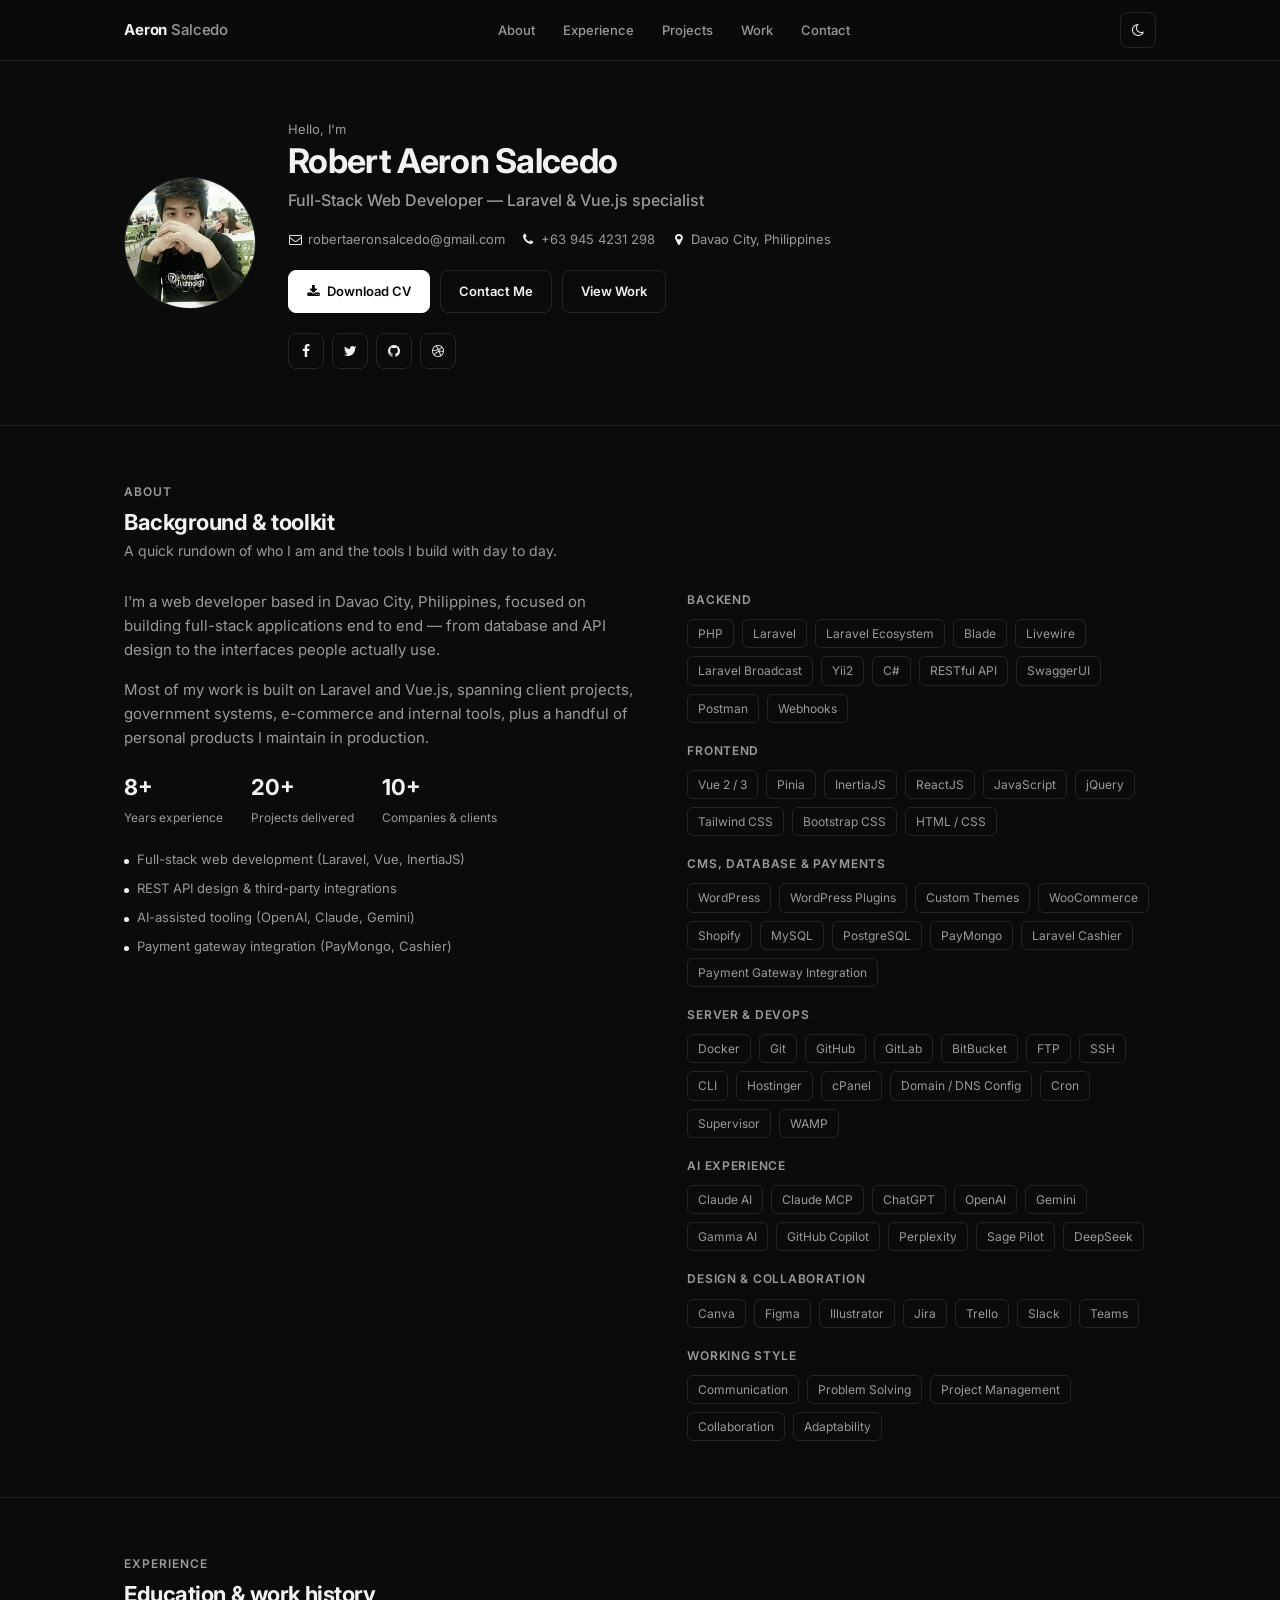
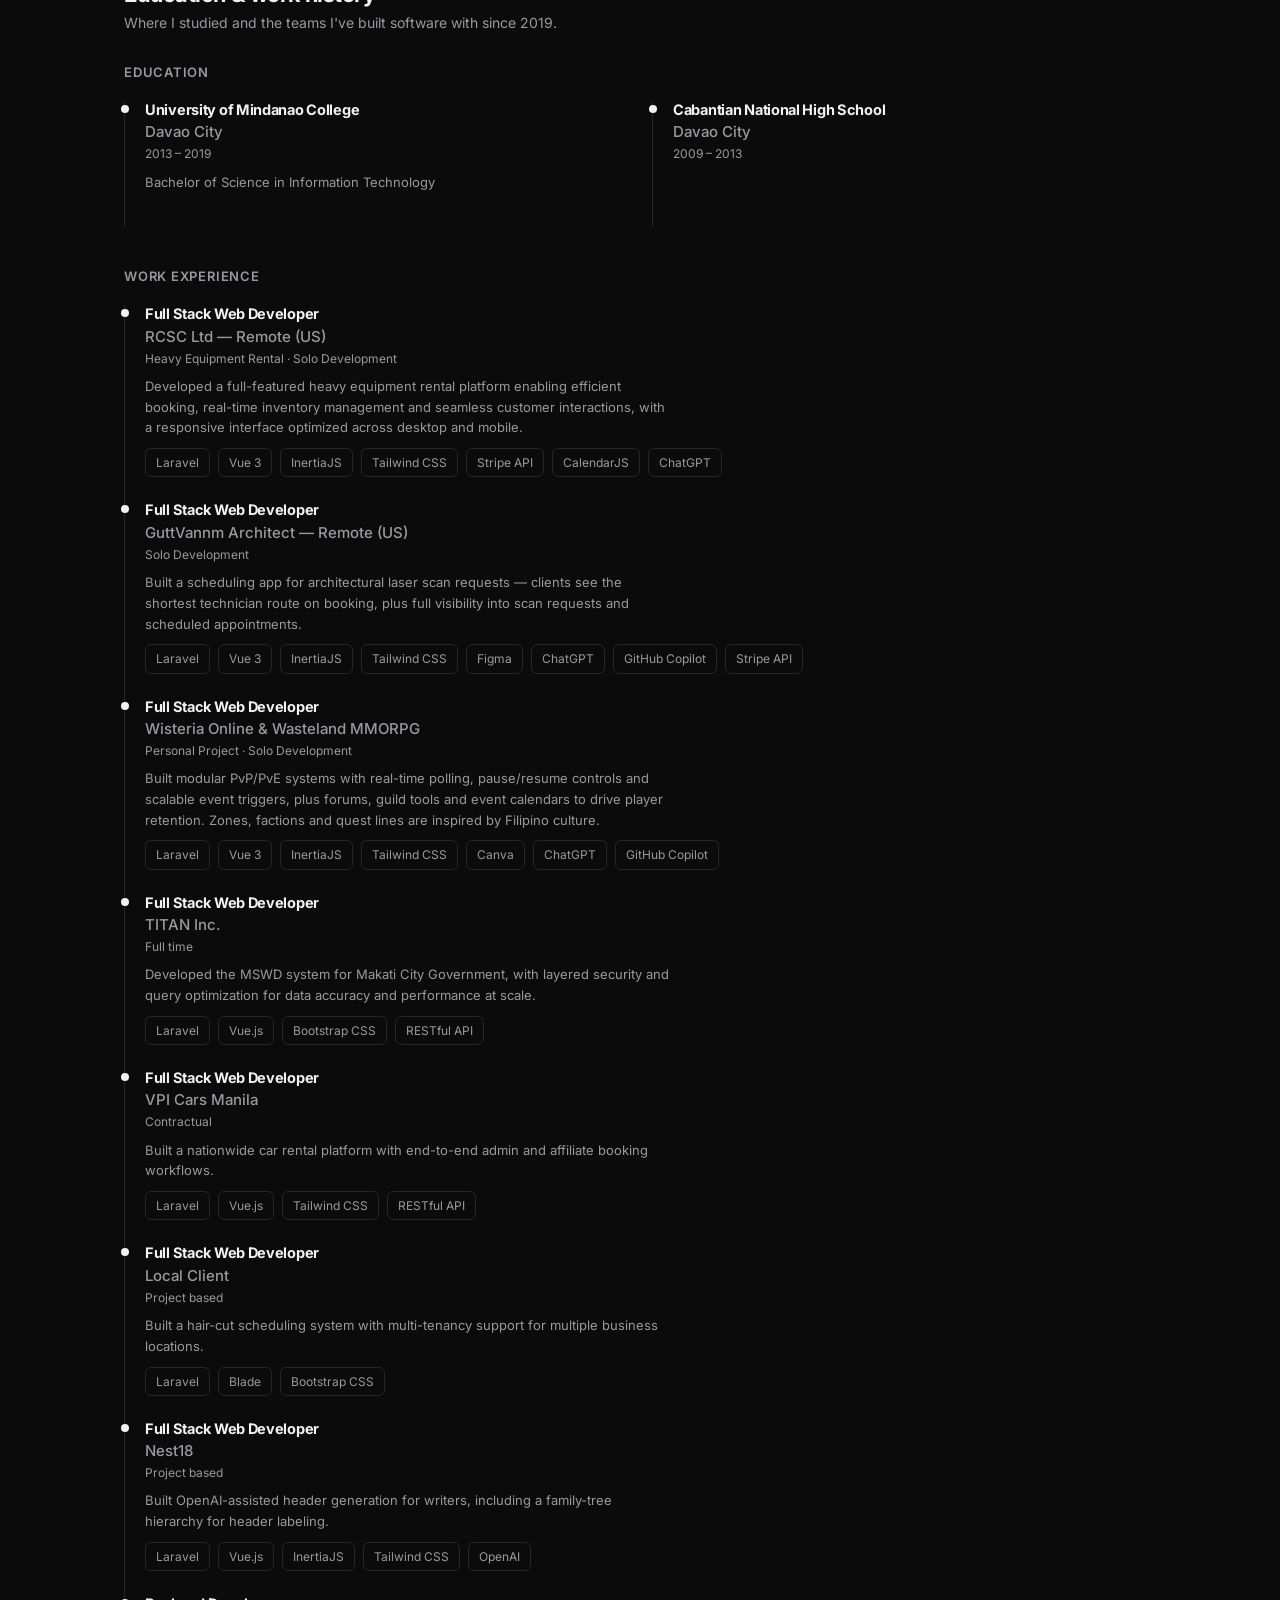
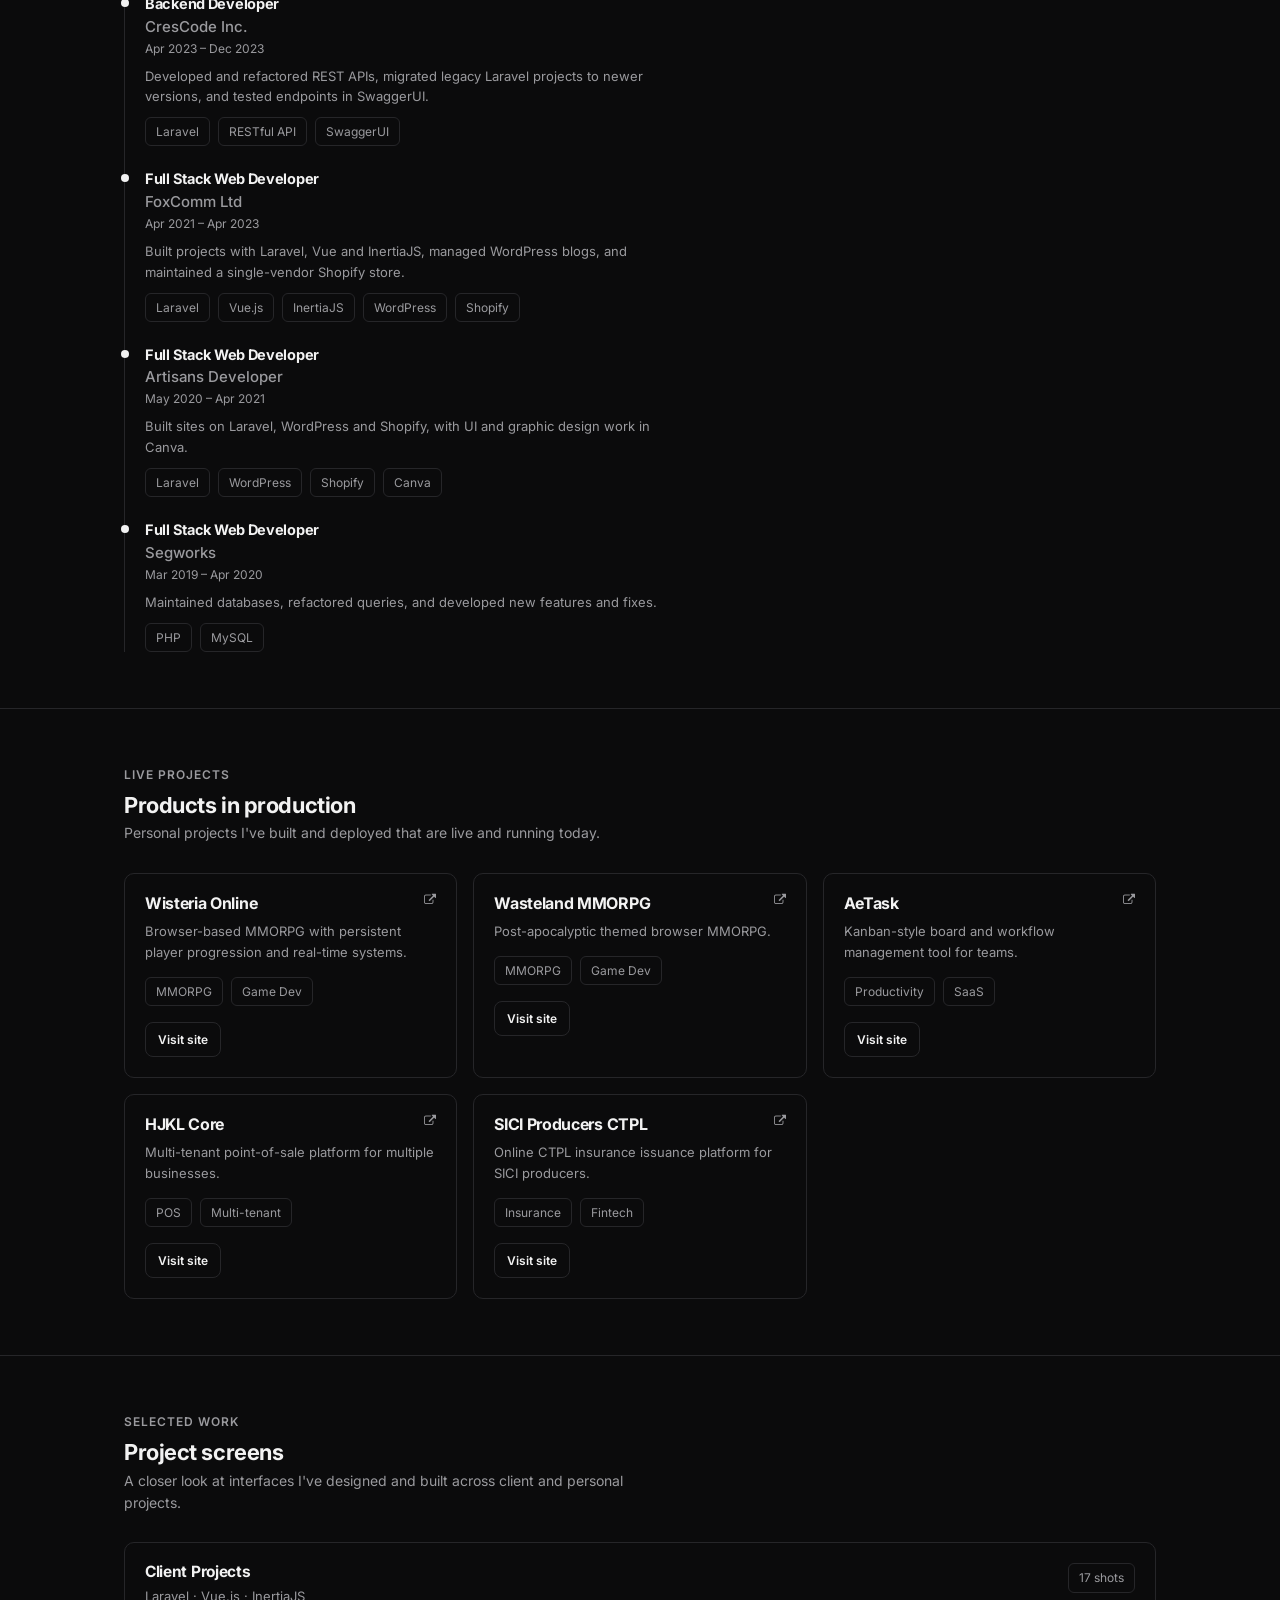
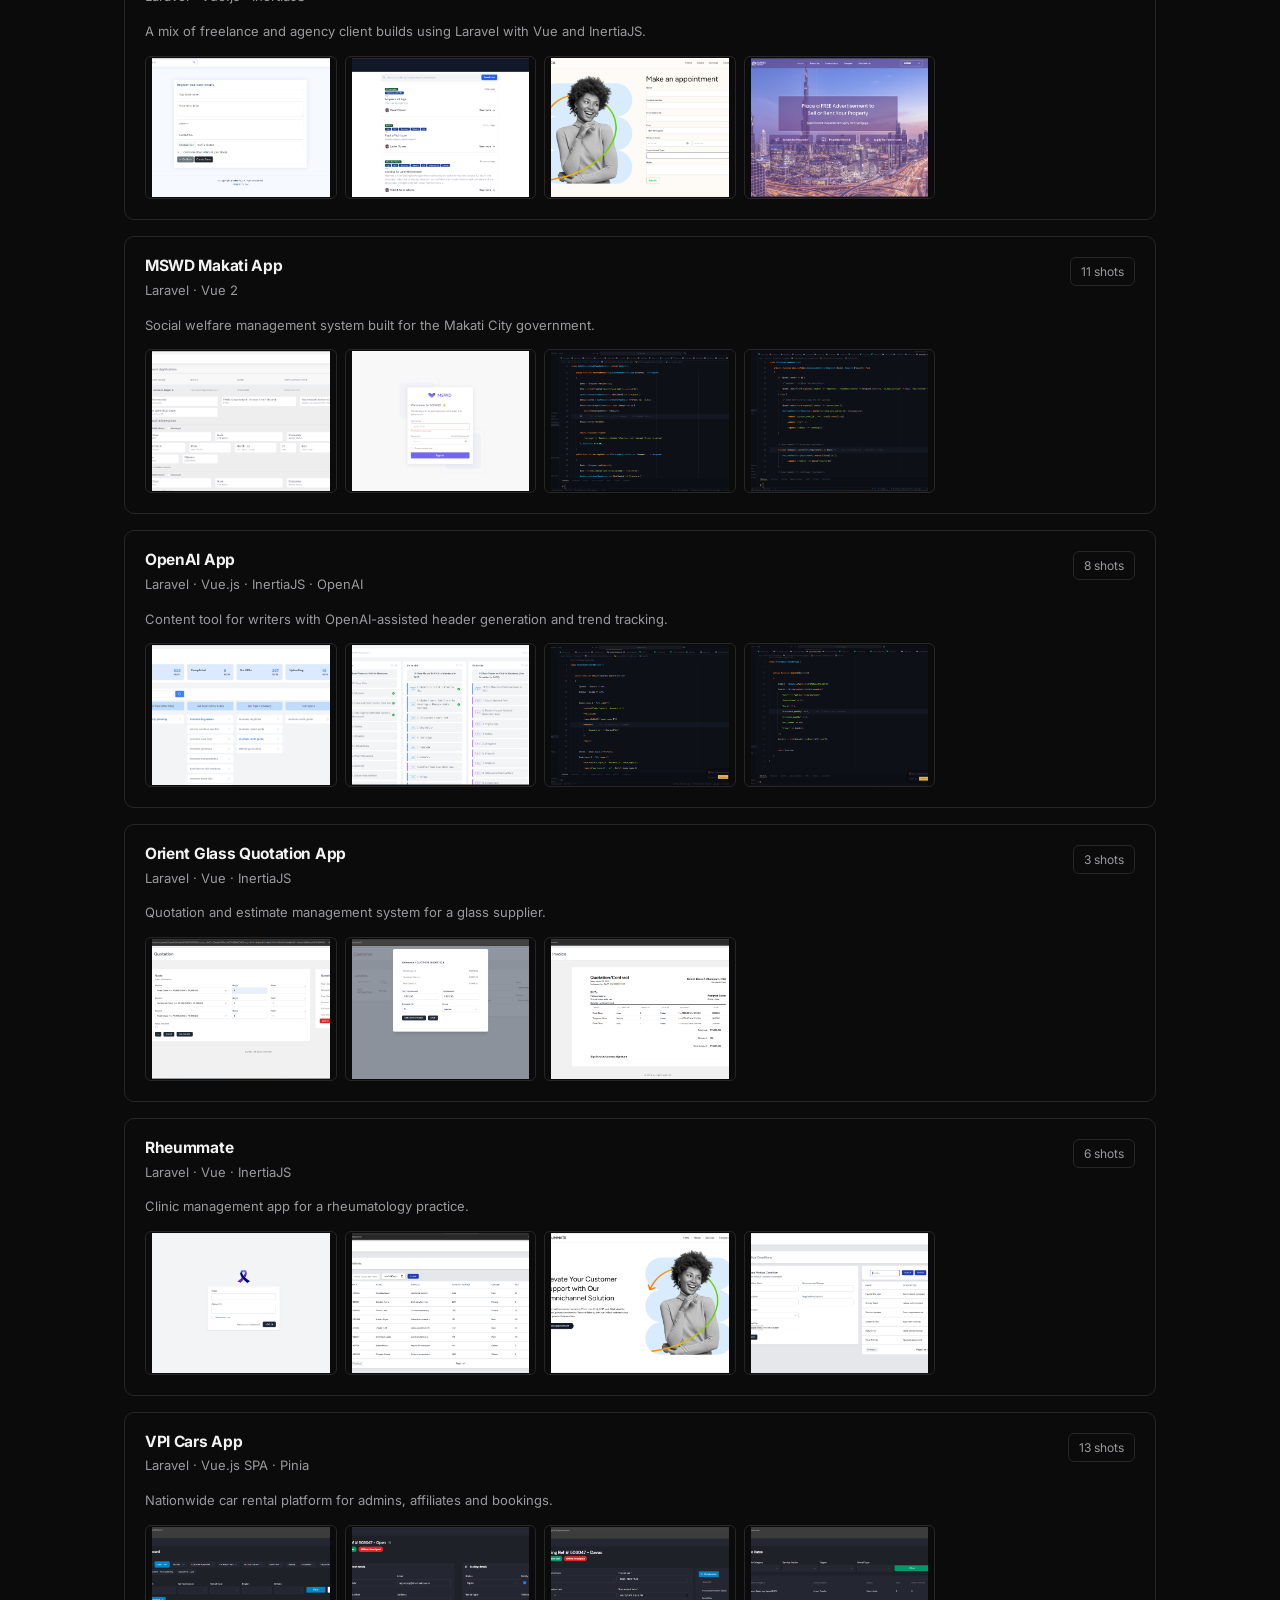
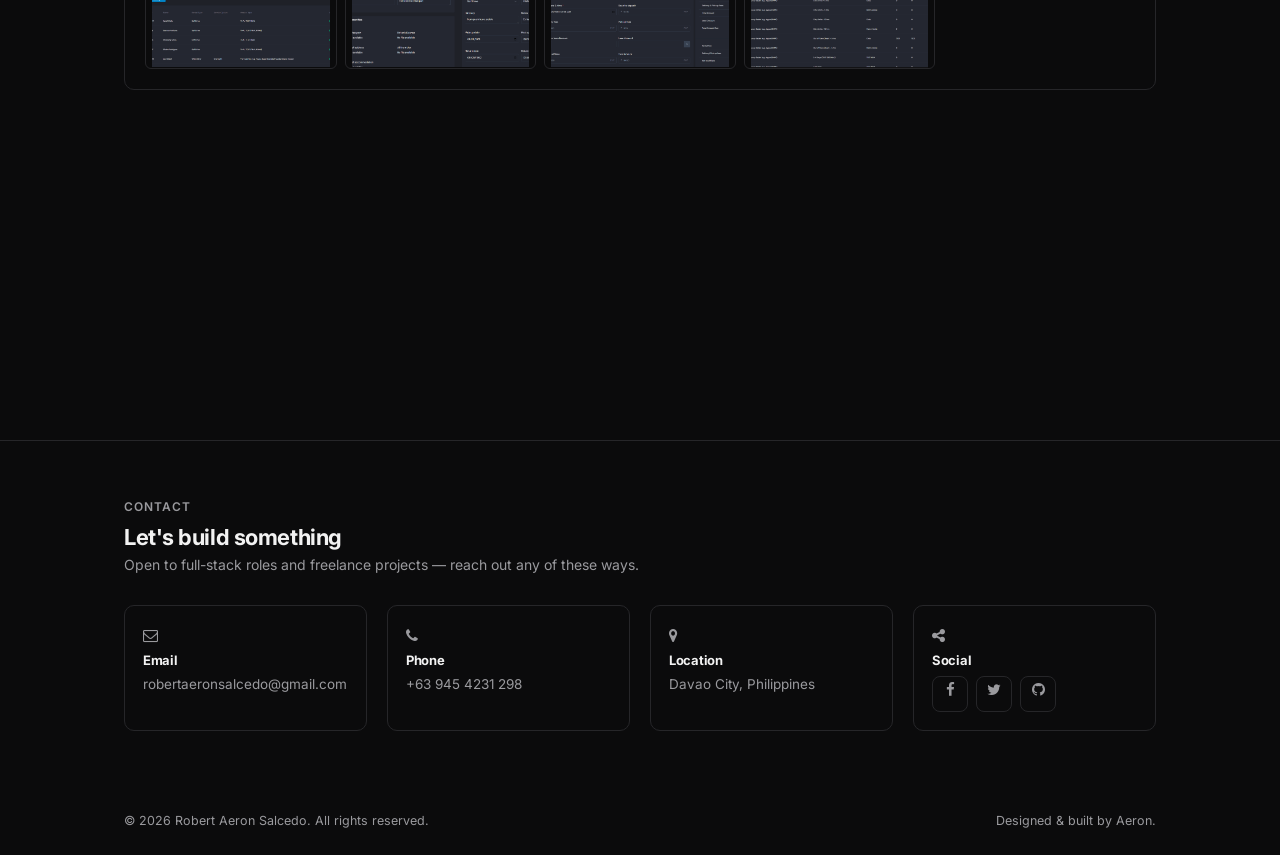
==== index.html @ aa3fdda7 "added" ====
<!doctype html>
<html lang="en">
<head>
    <meta charset="utf-8">
    <title>Robert Aeron Salcedo — Full-Stack Web Developer</title>
    <meta http-equiv="X-UA-Compatible" content="IE=edge">
    <meta name="description" content="Robert Aeron Salcedo — Full-Stack Web Developer specializing in Laravel and Vue.js.">
    <meta name="keywords" content="full stack developer, laravel, vuejs, portfolio, davao city, philippines">
    <meta name="developer" content="Robert Aeron Salcedo">
    <meta name="viewport" content="width=device-width, initial-scale=1, shrink-to-fit=no">

    <link rel="shortcut icon" href="assets/images/favicon.ico">
    <link rel="shortcut icon" href="assets/images/apple-icon.png">
    <link rel="shortcut icon" sizes="72x72" href="assets/images/apple-icon-72x72.png">
    <link rel="shortcut icon" sizes="114x114" href="assets/images/apple-icon-114x114.png">

    <link href="https://fonts.googleapis.com/css2?family=Inter:wght@400;500;600;700&display=swap" rel="stylesheet">
    <link rel="stylesheet" href="assets/icons/font-awesome-4.7.0/css/font-awesome.min.css">
    <link rel="stylesheet" href="assets/css/redesign.css">

    <script>
    (function () {
        try {
            var saved = localStorage.getItem('portfolio-theme');
            document.documentElement.setAttribute('data-theme', saved === 'light' ? 'light' : 'dark');
        } catch (e) {
            document.documentElement.setAttribute('data-theme', 'dark');
        }
    })();
    </script>
</head>
<body id="top">

    <!-- ================= NAV ================= -->
    <header class="nav">
        <div class="container">
            <a href="#top" class="nav-brand">Aeron <span>Salcedo</span></a>

            <nav class="nav-links">
                <a href="#about">About</a>
                <a href="#experience">Experience</a>
                <a href="#projects">Projects</a>
                <a href="#work">Work</a>
                <a href="#contact">Contact</a>
            </nav>

            <div class="nav-actions">
                <button id="theme-toggle" class="icon-btn" type="button" aria-label="Toggle light and dark theme">
                    <i class="fa fa-moon-o theme-icon-dark" aria-hidden="true"></i>
                    <i class="fa fa-sun-o theme-icon-light" aria-hidden="true"></i>
                </button>
                <button id="nav-toggle" class="icon-btn nav-toggle" type="button" aria-label="Toggle menu" aria-controls="nav-mobile-panel">
                    <i class="fa fa-bars" aria-hidden="true"></i>
                </button>
            </div>
        </div>
    </header>

    <div class="nav-mobile-panel" id="nav-mobile-panel">
        <div class="container">
            <a href="#about">About</a>
            <a href="#experience">Experience</a>
            <a href="#projects">Projects</a>
            <a href="#work">Work</a>
            <a href="#contact">Contact</a>
        </div>
    </div>

    <!-- ================= HERO ================= -->
    <section class="hero">
        <div class="container">
            <div class="hero-photo">
                <img src="assets/images/my_image.jpg" alt="Robert Aeron Salcedo">
            </div>

            <div>
                <span class="hero-eyebrow">Hello, I'm</span>
                <h1>Robert Aeron Salcedo</h1>
                <p class="hero-role">Full-Stack Web Developer — Laravel &amp; Vue.js specialist</p>

                <ul class="hero-meta">
                    <li><i class="fa fa-envelope-o"></i> robertaeronsalcedo@gmail.com</li>
                    <li><i class="fa fa-phone"></i> +63 945 4231 298</li>
                    <li><i class="fa fa-map-marker"></i> Davao City, Philippines</li>
                </ul>

                <div class="hero-actions">
                    <a href="assets/cv/Aeron_Latest_Resume.pdf" class="btn btn-solid" download>
                        <i class="fa fa-download"></i> Download CV
                    </a>
                    <a href="#contact" class="btn btn-ghost">Contact Me</a>
                    <a href="#work" class="btn btn-ghost">View Work</a>
                </div>

                <div class="social-row">
                    <a class="icon-btn" href="#" aria-label="Facebook"><i class="fa fa-facebook"></i></a>
                    <a class="icon-btn" href="#" aria-label="Twitter"><i class="fa fa-twitter"></i></a>
                    <a class="icon-btn" href="#" aria-label="GitHub"><i class="fa fa-github"></i></a>
                    <a class="icon-btn" href="#" aria-label="Dribbble"><i class="fa fa-dribbble"></i></a>
                </div>
            </div>
        </div>
    </section>

    <!-- ================= ABOUT + SKILLS ================= -->
    <section id="about">
        <div class="container">
            <span class="section-kicker">About</span>
            <h2 class="section-title">Background &amp; toolkit</h2>
            <p class="section-lede">A quick rundown of who I am and the tools I build with day to day.</p>

            <div class="about-grid">
                <div class="about-bio reveal">
                    <p>I'm a web developer based in Davao City, Philippines, focused on building full-stack applications end to end — from database and API design to the interfaces people actually use.</p>
                    <p>Most of my work is built on Laravel and Vue.js, spanning client projects, government systems, e-commerce and internal tools, plus a handful of personal products I maintain in production.</p>

                    <div class="stat-row">
                        <div>
                            <span class="stat-num">8+</span>
                            <span class="stat-label">Years experience</span>
                        </div>
                        <div>
                            <span class="stat-num">20+</span>
                            <span class="stat-label">Projects delivered</span>
                        </div>
                        <div>
                            <span class="stat-num">10+</span>
                            <span class="stat-label">Companies &amp; clients</span>
                        </div>
                    </div>

                    <ul class="focus-list">
                        <li>Full-stack web development (Laravel, Vue, InertiaJS)</li>
                        <li>REST API design &amp; third-party integrations</li>
                        <li>AI-assisted tooling (OpenAI, Claude, Gemini)</li>
                        <li>Payment gateway integration (PayMongo, Cashier)</li>
                    </ul>
                </div>

                <div class="about-skills reveal">
                    <div class="skill-group">
                        <div class="skill-group-title">Backend</div>
                        <div class="tag-row">
                            <span class="tag">PHP</span>
                            <span class="tag">Laravel</span>
                            <span class="tag">Laravel Ecosystem</span>
                            <span class="tag">Blade</span>
                            <span class="tag">Livewire</span>
                            <span class="tag">Laravel Broadcast</span>
                            <span class="tag">Yii2</span>
                            <span class="tag">C#</span>
                            <span class="tag">RESTful API</span>
                            <span class="tag">SwaggerUI</span>
                            <span class="tag">Postman</span>
                            <span class="tag">Webhooks</span>
                        </div>
                    </div>

                    <div class="skill-group">
                        <div class="skill-group-title">Frontend</div>
                        <div class="tag-row">
                            <span class="tag">Vue 2 / 3</span>
                            <span class="tag">Pinia</span>
                            <span class="tag">InertiaJS</span>
                            <span class="tag">ReactJS</span>
                            <span class="tag">JavaScript</span>
                            <span class="tag">jQuery</span>
                            <span class="tag">Tailwind CSS</span>
                            <span class="tag">Bootstrap CSS</span>
                            <span class="tag">HTML / CSS</span>
                        </div>
                    </div>

                    <div class="skill-group">
                        <div class="skill-group-title">CMS, database &amp; payments</div>
                        <div class="tag-row">
                            <span class="tag">WordPress</span>
                            <span class="tag">WordPress Plugins</span>
                            <span class="tag">Custom Themes</span>
                            <span class="tag">WooCommerce</span>
                            <span class="tag">Shopify</span>
                            <span class="tag">MySQL</span>
                            <span class="tag">PostgreSQL</span>
                            <span class="tag">PayMongo</span>
                            <span class="tag">Laravel Cashier</span>
                            <span class="tag">Payment Gateway Integration</span>
                        </div>
                    </div>

                    <div class="skill-group">
                        <div class="skill-group-title">Server &amp; DevOps</div>
                        <div class="tag-row">
                            <span class="tag">Docker</span>
                            <span class="tag">Git</span>
                            <span class="tag">GitHub</span>
                            <span class="tag">GitLab</span>
                            <span class="tag">BitBucket</span>
                            <span class="tag">FTP</span>
                            <span class="tag">SSH</span>
                            <span class="tag">CLI</span>
                            <span class="tag">Hostinger</span>
                            <span class="tag">cPanel</span>
                            <span class="tag">Domain / DNS Config</span>
                            <span class="tag">Cron</span>
                            <span class="tag">Supervisor</span>
                            <span class="tag">WAMP</span>
                        </div>
                    </div>

                    <div class="skill-group">
                        <div class="skill-group-title">AI experience</div>
                        <div class="tag-row">
                            <span class="tag">Claude AI</span>
                            <span class="tag">Claude MCP</span>
                            <span class="tag">ChatGPT</span>
                            <span class="tag">OpenAI</span>
                            <span class="tag">Gemini</span>
                            <span class="tag">Gamma AI</span>
                            <span class="tag">GitHub Copilot</span>
                            <span class="tag">Perplexity</span>
                            <span class="tag">Sage Pilot</span>
                            <span class="tag">DeepSeek</span>
                        </div>
                    </div>

                    <div class="skill-group">
                        <div class="skill-group-title">Design &amp; collaboration</div>
                        <div class="tag-row">
                            <span class="tag">Canva</span>
                            <span class="tag">Figma</span>
                            <span class="tag">Illustrator</span>
                            <span class="tag">Jira</span>
                            <span class="tag">Trello</span>
                            <span class="tag">Slack</span>
                            <span class="tag">Teams</span>
                        </div>
                    </div>

                    <div class="skill-group">
                        <div class="skill-group-title">Working style</div>
                        <div class="tag-row">
                            <span class="tag">Communication</span>
                            <span class="tag">Problem Solving</span>
                            <span class="tag">Project Management</span>
                            <span class="tag">Collaboration</span>
                            <span class="tag">Adaptability</span>
                        </div>
                    </div>
                </div>
            </div>
        </div>
    </section>

    <!-- ================= EXPERIENCE ================= -->
    <section id="experience">
        <div class="container">
            <span class="section-kicker">Experience</span>
            <h2 class="section-title">Education &amp; work history</h2>
            <p class="section-lede">Where I studied and the teams I've built software with since 2019.</p>

            <div class="edu-block">
                <div class="exp-col-title">Education</div>
                <div class="timeline timeline--grid">
                    <div class="timeline-item">
                        <h4>University of Mindanao College</h4>
                        <span class="org">Davao City</span>
                        <span class="period">2013 – 2019</span>
                        <p>Bachelor of Science in Information Technology</p>
                    </div>
                    <div class="timeline-item">
                        <h4>Cabantian National High School</h4>
                        <span class="org">Davao City</span>
                        <span class="period">2009 – 2013</span>
                    </div>
                </div>
            </div>

            <div class="work-block">
                <div class="exp-col-title">Work experience</div>
                <div class="timeline">
                    <div class="timeline-item">
                        <h4>Full Stack Web Developer</h4>
                        <span class="org">RCSC Ltd — Remote (US)</span>
                        <span class="period">Heavy Equipment Rental · Solo Development</span>
                        <p>Developed a full-featured heavy equipment rental platform enabling efficient booking, real-time inventory management and seamless customer interactions, with a responsive interface optimized across desktop and mobile.</p>
                        <div class="tag-row">
                            <span class="tag">Laravel</span>
                            <span class="tag">Vue 3</span>
                            <span class="tag">InertiaJS</span>
                            <span class="tag">Tailwind CSS</span>
                            <span class="tag">Stripe API</span>
                            <span class="tag">CalendarJS</span>
                            <span class="tag">ChatGPT</span>
                        </div>
                    </div>
                    <div class="timeline-item">
                        <h4>Full Stack Web Developer</h4>
                        <span class="org">GuttVannm Architect — Remote (US)</span>
                        <span class="period">Solo Development</span>
                        <p>Built a scheduling app for architectural laser scan requests — clients see the shortest technician route on booking, plus full visibility into scan requests and scheduled appointments.</p>
                        <div class="tag-row">
                            <span class="tag">Laravel</span>
                            <span class="tag">Vue 3</span>
                            <span class="tag">InertiaJS</span>
                            <span class="tag">Tailwind CSS</span>
                            <span class="tag">Figma</span>
                            <span class="tag">ChatGPT</span>
                            <span class="tag">GitHub Copilot</span>
                            <span class="tag">Stripe API</span>
                        </div>
                    </div>
                    <div class="timeline-item">
                        <h4>Full Stack Web Developer</h4>
                        <span class="org">Wisteria Online &amp; Wasteland MMORPG</span>
                        <span class="period">Personal Project · Solo Development</span>
                        <p>Built modular PvP/PvE systems with real-time polling, pause/resume controls and scalable event triggers, plus forums, guild tools and event calendars to drive player retention. Zones, factions and quest lines are inspired by Filipino culture.</p>
                        <div class="tag-row">
                            <span class="tag">Laravel</span>
                            <span class="tag">Vue 3</span>
                            <span class="tag">InertiaJS</span>
                            <span class="tag">Tailwind CSS</span>
                            <span class="tag">Canva</span>
                            <span class="tag">ChatGPT</span>
                            <span class="tag">GitHub Copilot</span>
                        </div>
                    </div>
                    <div class="timeline-item">
                        <h4>Full Stack Web Developer</h4>
                        <span class="org">TITAN Inc.</span>
                        <span class="period">Full time</span>
                        <p>Developed the MSWD system for Makati City Government, with layered security and query optimization for data accuracy and performance at scale.</p>
                        <div class="tag-row">
                            <span class="tag">Laravel</span>
                            <span class="tag">Vue.js</span>
                            <span class="tag">Bootstrap CSS</span>
                            <span class="tag">RESTful API</span>
                        </div>
                    </div>
                    <div class="timeline-item">
                        <h4>Full Stack Web Developer</h4>
                        <span class="org">VPI Cars Manila</span>
                        <span class="period">Contractual</span>
                        <p>Built a nationwide car rental platform with end-to-end admin and affiliate booking workflows.</p>
                        <div class="tag-row">
                            <span class="tag">Laravel</span>
                            <span class="tag">Vue.js</span>
                            <span class="tag">Tailwind CSS</span>
                            <span class="tag">RESTful API</span>
                        </div>
                    </div>
                    <div class="timeline-item">
                        <h4>Full Stack Web Developer</h4>
                        <span class="org">Local Client</span>
                        <span class="period">Project based</span>
                        <p>Built a hair-cut scheduling system with multi-tenancy support for multiple business locations.</p>
                        <div class="tag-row">
                            <span class="tag">Laravel</span>
                            <span class="tag">Blade</span>
                            <span class="tag">Bootstrap CSS</span>
                        </div>
                    </div>
                    <div class="timeline-item">
                        <h4>Full Stack Web Developer</h4>
                        <span class="org">Nest18</span>
                        <span class="period">Project based</span>
                        <p>Built OpenAI-assisted header generation for writers, including a family-tree hierarchy for header labeling.</p>
                        <div class="tag-row">
                            <span class="tag">Laravel</span>
                            <span class="tag">Vue.js</span>
                            <span class="tag">InertiaJS</span>
                            <span class="tag">Tailwind CSS</span>
                            <span class="tag">OpenAI</span>
                        </div>
                    </div>
                    <div class="timeline-item">
                        <h4>Backend Developer</h4>
                        <span class="org">CresCode Inc.</span>
                        <span class="period">Apr 2023 – Dec 2023</span>
                        <p>Developed and refactored REST APIs, migrated legacy Laravel projects to newer versions, and tested endpoints in SwaggerUI.</p>
                        <div class="tag-row">
                            <span class="tag">Laravel</span>
                            <span class="tag">RESTful API</span>
                            <span class="tag">SwaggerUI</span>
                        </div>
                    </div>
                    <div class="timeline-item">
                        <h4>Full Stack Web Developer</h4>
                        <span class="org">FoxComm Ltd</span>
                        <span class="period">Apr 2021 – Apr 2023</span>
                        <p>Built projects with Laravel, Vue and InertiaJS, managed WordPress blogs, and maintained a single-vendor Shopify store.</p>
                        <div class="tag-row">
                            <span class="tag">Laravel</span>
                            <span class="tag">Vue.js</span>
                            <span class="tag">InertiaJS</span>
                            <span class="tag">WordPress</span>
                            <span class="tag">Shopify</span>
                        </div>
                    </div>
                    <div class="timeline-item">
                        <h4>Full Stack Web Developer</h4>
                        <span class="org">Artisans Developer</span>
                        <span class="period">May 2020 – Apr 2021</span>
                        <p>Built sites on Laravel, WordPress and Shopify, with UI and graphic design work in Canva.</p>
                        <div class="tag-row">
                            <span class="tag">Laravel</span>
                            <span class="tag">WordPress</span>
                            <span class="tag">Shopify</span>
                            <span class="tag">Canva</span>
                        </div>
                    </div>
                    <div class="timeline-item">
                        <h4>Full Stack Web Developer</h4>
                        <span class="org">Segworks</span>
                        <span class="period">Mar 2019 – Apr 2020</span>
                        <p>Maintained databases, refactored queries, and developed new features and fixes.</p>
                        <div class="tag-row">
                            <span class="tag">PHP</span>
                            <span class="tag">MySQL</span>
                        </div>
                    </div>
                </div>
            </div>
        </div>
    </section>

    <!-- ================= LIVE PROJECTS ================= -->
    <section id="projects">
        <div class="container">
            <span class="section-kicker">Live Projects</span>
            <h2 class="section-title">Products in production</h2>
            <p class="section-lede">Personal projects I've built and deployed that are live and running today.</p>

            <div class="project-grid">
                <article class="project-card reveal">
                    <div class="project-card-top">
                        <h3>Wisteria Online</h3>
                        <i class="fa fa-external-link"></i>
                    </div>
                    <p>Browser-based MMORPG with persistent player progression and real-time systems.</p>
                    <div class="tag-row">
                        <span class="tag">MMORPG</span>
                        <span class="tag">Game Dev</span>
                    </div>
                    <a class="btn btn-ghost btn-sm" href="https://wisteriaonline.com" target="_blank" rel="noopener">Visit site</a>
                </article>

                <article class="project-card reveal">
                    <div class="project-card-top">
                        <h3>Wasteland MMORPG</h3>
                        <i class="fa fa-external-link"></i>
                    </div>
                    <p>Post-apocalyptic themed browser MMORPG.</p>
                    <div class="tag-row">
                        <span class="tag">MMORPG</span>
                        <span class="tag">Game Dev</span>
                    </div>
                    <a class="btn btn-ghost btn-sm" href="https://wastelandmmorpg.com" target="_blank" rel="noopener">Visit site</a>
                </article>

                <article class="project-card reveal">
                    <div class="project-card-top">
                        <h3>AeTask</h3>
                        <i class="fa fa-external-link"></i>
                    </div>
                    <p>Kanban-style board and workflow management tool for teams.</p>
                    <div class="tag-row">
                        <span class="tag">Productivity</span>
                        <span class="tag">SaaS</span>
                    </div>
                    <a class="btn btn-ghost btn-sm" href="https://aetask.xyz" target="_blank" rel="noopener">Visit site</a>
                </article>

                <article class="project-card reveal">
                    <div class="project-card-top">
                        <h3>HJKL Core</h3>
                        <i class="fa fa-external-link"></i>
                    </div>
                    <p>Multi-tenant point-of-sale platform for multiple businesses.</p>
                    <div class="tag-row">
                        <span class="tag">POS</span>
                        <span class="tag">Multi-tenant</span>
                    </div>
                    <a class="btn btn-ghost btn-sm" href="https://hjklcore.com" target="_blank" rel="noopener">Visit site</a>
                </article>

                <article class="project-card reveal">
                    <div class="project-card-top">
                        <h3>SICI Producers CTPL</h3>
                        <i class="fa fa-external-link"></i>
                    </div>
                    <p>Online CTPL insurance issuance platform for SICI producers.</p>
                    <div class="tag-row">
                        <span class="tag">Insurance</span>
                        <span class="tag">Fintech</span>
                    </div>
                    <a class="btn btn-ghost btn-sm" href="https://siciproducersctpl.com" target="_blank" rel="noopener">Visit site</a>
                </article>
            </div>
        </div>
    </section>

    <!-- ================= PORTFOLIO / SELECTED WORK ================= -->
    <section id="work">
        <div class="container">
            <span class="section-kicker">Selected Work</span>
            <h2 class="section-title">Project screens</h2>
            <p class="section-lede">A closer look at interfaces I've designed and built across client and personal projects.</p>

            <div class="gallery-list" id="portfolio-galleries"></div>
        </div>
    </section>

    <!-- ================= CONTACT ================= -->
    <section id="contact">
        <div class="container">
            <span class="section-kicker">Contact</span>
            <h2 class="section-title">Let's build something</h2>
            <p class="section-lede">Open to full-stack roles and freelance projects — reach out any of these ways.</p>

            <div class="contact-grid">
                <div class="contact-item">
                    <i class="fa fa-envelope-o"></i>
                    <h4>Email</h4>
                    <a href="mailto:robertaeronsalcedo@gmail.com">robertaeronsalcedo@gmail.com</a>
                </div>
                <div class="contact-item">
                    <i class="fa fa-phone"></i>
                    <h4>Phone</h4>
                    <a href="tel:+639454231298">+63 945 4231 298</a>
                </div>
                <div class="contact-item">
                    <i class="fa fa-map-marker"></i>
                    <h4>Location</h4>
                    <span>Davao City, Philippines</span>
                </div>
                <div class="contact-item">
                    <i class="fa fa-share-alt"></i>
                    <h4>Social</h4>
                    <div class="social-row" style="margin-top:8px;">
                        <a class="icon-btn" href="#" aria-label="Facebook"><i class="fa fa-facebook"></i></a>
                        <a class="icon-btn" href="#" aria-label="Twitter"><i class="fa fa-twitter"></i></a>
                        <a class="icon-btn" href="#" aria-label="GitHub"><i class="fa fa-github"></i></a>
                    </div>
                </div>
            </div>
        </div>
    </section>

    <footer class="site-footer">
        <div class="container">
            <span>© 2026 Robert Aeron Salcedo. All rights reserved.</span>
            <span>Designed &amp; built by Aeron.</span>
        </div>
    </footer>

    <!-- ================= LIGHTBOX ================= -->
    <div class="lightbox" id="lightbox">
        <button class="lightbox-close" id="lightbox-close" aria-label="Close"><i class="fa fa-times"></i></button>
        <button class="lightbox-prev" id="lightbox-prev" aria-label="Previous image"><i class="fa fa-chevron-left"></i></button>
        <img id="lightbox-img" src="" alt="Project screenshot">
        <button class="lightbox-next" id="lightbox-next" aria-label="Next image"><i class="fa fa-chevron-right"></i></button>
        <span class="lightbox-counter" id="lightbox-counter"></span>
    </div>

    <script src="assets/js/portfolio-data.js"></script>
    <script src="assets/js/redesign.js"></script>
</body>
</html>
---- assets/css/redesign.css ----
/*
===============================================
PORTFOLIO — MONOCHROME REDESIGN
Compact, informative, dark/light only. No color.
===============================================
*/

/* ---------- Reset ---------- */
*, *::before, *::after { box-sizing: border-box; }
html, body, h1, h2, h3, h4, p, ul, ol, figure { margin: 0; padding: 0; }
ul { list-style: none; }
img { max-width: 100%; display: block; }
a { color: inherit; text-decoration: none; }
button { font: inherit; color: inherit; background: none; border: 0; cursor: pointer; }
:focus-visible { outline: 2px solid var(--text); outline-offset: 2px; }

/* ---------- Theme tokens ---------- */
:root {
  --bg: #0b0b0c;
  --bg-elevated: #131315;
  --text: #f2f2f2;
  --text-muted: #9a9a9e;
  --border: #262629;
  --accent: #ffffff;
  --accent-contrast: #0b0b0c;
  --scrim: rgba(0, 0, 0, 0.82);

  --container: 1080px;
  --radius: 10px;
  --gap: 24px;
}

:root[data-theme='light'] {
  --bg: #ffffff;
  --bg-elevated: #f6f6f7;
  --text: #17171a;
  --text-muted: #6b6b70;
  --border: #e4e4e6;
  --accent: #17171a;
  --accent-contrast: #ffffff;
  --scrim: rgba(10, 10, 10, 0.86);
}

@media (prefers-color-scheme: light) {
  :root:not([data-theme='dark']) {
    --bg: #ffffff;
    --bg-elevated: #f6f6f7;
    --text: #17171a;
    --text-muted: #6b6b70;
    --border: #e4e4e6;
    --accent: #17171a;
    --accent-contrast: #ffffff;
    --scrim: rgba(10, 10, 10, 0.86);
  }
}

body {
  background: var(--bg);
  color: var(--text);
  font-family: 'Inter', -apple-system, BlinkMacSystemFont, 'Segoe UI', Roboto, sans-serif;
  font-size: 15px;
  line-height: 1.6;
  -webkit-font-smoothing: antialiased;
  transition: background-color 0.25s ease, color 0.25s ease;
}

.container {
  max-width: var(--container);
  margin: 0 auto;
  padding: 0 24px;
}

h1, h2, h3, h4 {
  font-weight: 700;
  letter-spacing: -0.02em;
  line-height: 1.2;
}

h2.section-title {
  font-size: 22px;
  margin-bottom: 4px;
}

.section-kicker {
  font-size: 12px;
  font-weight: 600;
  letter-spacing: 0.08em;
  text-transform: uppercase;
  color: var(--text-muted);
  margin-bottom: 8px;
  display: block;
}

.section-lede {
  color: var(--text-muted);
  font-size: 14px;
  margin-bottom: 28px;
  max-width: 60ch;
}

section {
  padding: 56px 0;
  border-bottom: 1px solid var(--border);
}

section:last-of-type { border-bottom: none; }

/* ---------- Buttons & chips ---------- */
.btn {
  display: inline-flex;
  align-items: center;
  gap: 8px;
  padding: 10px 18px;
  border-radius: 8px;
  font-size: 13px;
  font-weight: 600;
  border: 1px solid var(--border);
  transition: transform 0.15s ease, border-color 0.2s ease, background-color 0.2s ease, opacity 0.2s ease;
  white-space: nowrap;
}

.btn:hover { transform: translateY(-2px); }

.btn-solid {
  background: var(--accent);
  color: var(--accent-contrast);
  border-color: var(--accent);
}

.btn-solid:hover { opacity: 0.85; }

.btn-ghost {
  background: transparent;
  color: var(--text);
}

.btn-ghost:hover { border-color: var(--text); }

.btn-sm { padding: 7px 12px; font-size: 12px; }

.tag {
  display: inline-flex;
  align-items: center;
  padding: 4px 10px;
  font-size: 12px;
  border: 1px solid var(--border);
  border-radius: 6px;
  color: var(--text-muted);
}

.tag-row {
  display: flex;
  flex-wrap: wrap;
  gap: 8px;
}

/* ---------- Nav ---------- */
.nav {
  position: sticky;
  top: 0;
  z-index: 500;
  background: color-mix(in srgb, var(--bg) 88%, transparent);
  backdrop-filter: blur(10px);
  -webkit-backdrop-filter: blur(10px);
  border-bottom: 1px solid var(--border);
}

.nav .container {
  height: 60px;
  display: flex;
  align-items: center;
  justify-content: space-between;
}

.nav-brand {
  font-weight: 700;
  font-size: 15px;
  letter-spacing: -0.01em;
}

.nav-brand span { color: var(--text-muted); font-weight: 500; }

.nav-links {
  display: flex;
  align-items: center;
  gap: 28px;
}

.nav-links a {
  font-size: 13px;
  font-weight: 500;
  color: var(--text-muted);
  transition: color 0.15s ease;
}

.nav-links a:hover,
.nav-links a.is-active { color: var(--text); }

.nav-actions {
  display: flex;
  align-items: center;
  gap: 10px;
}

.icon-btn {
  width: 36px;
  height: 36px;
  display: inline-flex;
  align-items: center;
  justify-content: center;
  border: 1px solid var(--border);
  border-radius: 8px;
  font-size: 14px;
  transition: border-color 0.2s ease, background-color 0.2s ease;
}

.icon-btn:hover { border-color: var(--text); }

.theme-icon-light,
.theme-icon-dark { display: none; }

:root[data-theme='light'] .theme-icon-light,
:root:not([data-theme='light']) .theme-icon-dark { display: inline; }

.nav-toggle { display: none; }

.nav-mobile-panel {
  display: none;
  border-bottom: 1px solid var(--border);
  background: var(--bg);
}

.nav-mobile-panel.is-open { display: block; }

.nav-mobile-panel .container {
  padding-top: 12px;
  padding-bottom: 16px;
  display: flex;
  flex-direction: column;
  gap: 14px;
}

.nav-mobile-panel a {
  font-size: 14px;
  font-weight: 500;
  color: var(--text-muted);
}

/* ---------- Hero ---------- */
.hero { padding-top: 56px; }

.hero .container {
  display: grid;
  grid-template-columns: auto 1fr;
  gap: 32px;
  align-items: center;
}

.hero-photo {
  width: 132px;
  height: 132px;
  border-radius: 50%;
  overflow: hidden;
  border: 1px solid var(--border);
  flex-shrink: 0;
}

.hero-photo img { width: 100%; height: 100%; object-fit: cover; }

.hero-eyebrow {
  font-size: 13px;
  color: var(--text-muted);
  margin-bottom: 6px;
}

.hero h1 {
  font-size: 34px;
  margin-bottom: 6px;
}

.hero-role {
  font-size: 16px;
  color: var(--text-muted);
  font-weight: 500;
  margin-bottom: 16px;
}

.hero-meta {
  display: flex;
  flex-wrap: wrap;
  gap: 16px;
  font-size: 13px;
  color: var(--text-muted);
  margin-bottom: 20px;
}

.hero-meta li { display: flex; align-items: center; gap: 6px; }
.hero-meta .fa { width: 14px; text-align: center; color: var(--text); }

.hero-actions {
  display: flex;
  flex-wrap: wrap;
  gap: 10px;
  margin-bottom: 20px;
}

.social-row {
  display: flex;
  gap: 8px;
}

/* ---------- About / Skills ---------- */
.about-grid {
  display: grid;
  grid-template-columns: 1.1fr 1fr;
  gap: 48px;
}

.about-bio p { color: var(--text-muted); margin-bottom: 16px; }

.stat-row {
  display: flex;
  gap: 28px;
  margin-top: 20px;
}

.stat-row .stat-num {
  font-size: 22px;
  font-weight: 700;
  display: block;
}

.stat-row .stat-label {
  font-size: 12px;
  color: var(--text-muted);
}

.focus-list {
  margin-top: 20px;
  display: flex;
  flex-direction: column;
  gap: 8px;
  font-size: 13px;
  color: var(--text-muted);
}

.focus-list li { display: flex; align-items: baseline; gap: 8px; }
.focus-list li::before {
  content: '';
  width: 5px;
  height: 5px;
  border-radius: 50%;
  background: var(--text);
  flex-shrink: 0;
  margin-top: 7px;
}

.skill-group { margin-bottom: 18px; }
.skill-group:last-child { margin-bottom: 0; }

.skill-group-title {
  font-size: 12px;
  font-weight: 600;
  text-transform: uppercase;
  letter-spacing: 0.06em;
  color: var(--text-muted);
  margin-bottom: 10px;
}

/* ---------- Experience ---------- */
.edu-block { margin-bottom: 40px; }

.timeline--grid {
  display: grid;
  grid-template-columns: repeat(auto-fit, minmax(240px, 1fr));
  gap: 24px;
}

.exp-col-title {
  font-size: 13px;
  font-weight: 600;
  text-transform: uppercase;
  letter-spacing: 0.06em;
  color: var(--text-muted);
  margin-bottom: 18px;
}

.timeline { position: relative; }

.timeline-item {
  position: relative;
  padding-left: 20px;
  padding-bottom: 24px;
  border-left: 1px solid var(--border);
}

.timeline-item:last-child { padding-bottom: 0; }

.timeline-item::before {
  content: '';
  position: absolute;
  left: -4.5px;
  top: 4px;
  width: 8px;
  height: 8px;
  border-radius: 50%;
  background: var(--text);
}

.timeline-item h4 { font-size: 14.5px; margin-bottom: 2px; }
.timeline-item .org { color: var(--text-muted); font-weight: 500; }
.timeline-item .period {
  font-size: 12px;
  color: var(--text-muted);
  margin-bottom: 8px;
  display: block;
}

.timeline-item ul {
  font-size: 13px;
  color: var(--text-muted);
  display: flex;
  flex-direction: column;
  gap: 3px;
}

.timeline-item ul li::before { content: '– '; }

.timeline-item p {
  font-size: 13px;
  color: var(--text-muted);
  max-width: 66ch;
  margin-bottom: 10px;
}

.timeline-item .tag-row { margin-top: 2px; }

/* ---------- Live projects ---------- */
.project-grid {
  display: grid;
  grid-template-columns: repeat(auto-fit, minmax(260px, 1fr));
  gap: 16px;
}

.project-card {
  border: 1px solid var(--border);
  border-radius: var(--radius);
  padding: 20px;
  transition: border-color 0.2s ease, transform 0.2s ease;
}

.project-card:hover {
  border-color: var(--text-muted);
  transform: translateY(-3px);
}

.project-card-top {
  display: flex;
  align-items: flex-start;
  justify-content: space-between;
  gap: 12px;
  margin-bottom: 8px;
}

.project-card h3 { font-size: 16px; }

.project-card .fa-external-link { color: var(--text-muted); font-size: 12px; }

.project-card p {
  color: var(--text-muted);
  font-size: 13px;
  margin-bottom: 14px;
}

.project-card .tag-row { margin-bottom: 16px; }

/* ---------- Portfolio galleries ---------- */
.gallery-list {
  display: flex;
  flex-direction: column;
  gap: 16px;
}

.gallery-card {
  border: 1px solid var(--border);
  border-radius: var(--radius);
  padding: 20px;
}

.gallery-card-head {
  display: flex;
  align-items: flex-start;
  justify-content: space-between;
  gap: 16px;
  margin-bottom: 14px;
}

.gallery-card h3 { font-size: 15.5px; margin-bottom: 4px; }
.gallery-card-head p { font-size: 13px; color: var(--text-muted); }

.gallery-thumbs {
  display: grid;
  grid-template-columns: repeat(5, 1fr);
  gap: 8px;
}

.gallery-thumbs button {
  position: relative;
  aspect-ratio: 4 / 3;
  border-radius: 6px;
  overflow: hidden;
  border: 1px solid var(--border);
}

.gallery-thumbs img {
  width: 100%;
  height: 100%;
  object-fit: cover;
  transition: transform 0.3s ease;
}

.gallery-thumbs button:hover img { transform: scale(1.06); }

.gallery-thumbs .thumb-more {
  display: flex;
  align-items: center;
  justify-content: center;
  background: var(--bg-elevated);
  color: var(--text-muted);
  font-size: 13px;
  font-weight: 600;
}

/* ---------- Contact ---------- */
.contact-grid {
  display: grid;
  grid-template-columns: repeat(auto-fit, minmax(220px, 1fr));
  gap: 20px;
}

.contact-item {
  border: 1px solid var(--border);
  border-radius: var(--radius);
  padding: 18px;
}

.contact-item .fa {
  font-size: 15px;
  margin-bottom: 10px;
  color: var(--text-muted);
}

.contact-item h4 { font-size: 13px; margin-bottom: 4px; }
.contact-item a,
.contact-item span { font-size: 13.5px; color: var(--text-muted); }
.contact-item a:hover { color: var(--text); }

/* ---------- Footer ---------- */
.site-footer {
  padding: 24px 0;
}

.site-footer .container {
  display: flex;
  align-items: center;
  justify-content: space-between;
  flex-wrap: wrap;
  gap: 12px;
  font-size: 12.5px;
  color: var(--text-muted);
}

/* ---------- Lightbox ---------- */
.lightbox {
  position: fixed;
  inset: 0;
  z-index: 1000;
  background: var(--scrim);
  display: none;
  align-items: center;
  justify-content: center;
  padding: 32px;
}

.lightbox.is-open { display: flex; }

.lightbox img {
  max-width: 100%;
  max-height: 82vh;
  border-radius: 4px;
}

.lightbox-close,
.lightbox-prev,
.lightbox-next {
  position: absolute;
  width: 42px;
  height: 42px;
  border-radius: 50%;
  border: 1px solid rgba(255, 255, 255, 0.3);
  color: #fff;
  display: inline-flex;
  align-items: center;
  justify-content: center;
  font-size: 16px;
}

.lightbox-close:hover,
.lightbox-prev:hover,
.lightbox-next:hover { border-color: #fff; }

.lightbox-close { top: 20px; right: 20px; }
.lightbox-prev { left: 20px; top: 50%; transform: translateY(-50%); }
.lightbox-next { right: 20px; top: 50%; transform: translateY(-50%); }

.lightbox-counter {
  position: absolute;
  bottom: 20px;
  left: 50%;
  transform: translateX(-50%);
  color: rgba(255, 255, 255, 0.75);
  font-size: 12.5px;
}

/* ---------- Reveal ---------- */
.reveal {
  opacity: 0;
  transform: translateY(12px);
  transition: opacity 0.5s ease, transform 0.5s ease;
}

.reveal.is-visible {
  opacity: 1;
  transform: translateY(0);
}

@media (prefers-reduced-motion: reduce) {
  .reveal { opacity: 1; transform: none; transition: none; }
  .btn, .project-card, .gallery-thumbs img { transition: none !important; }
}

/* ---------- Responsive ---------- */
@media (max-width: 860px) {
  .about-grid { grid-template-columns: 1fr; gap: 36px; }

  .gallery-thumbs { grid-template-columns: repeat(4, 1fr); }
}

@media (max-width: 640px) {
  section { padding: 40px 0; }

  .nav-links { display: none; }
  .nav-toggle { display: inline-flex; }

  .hero .container {
    grid-template-columns: 1fr;
    text-align: left;
  }

  .hero-photo { width: 88px; height: 88px; }
  .hero h1 { font-size: 27px; }

  .stat-row { gap: 20px; flex-wrap: wrap; }

  .gallery-thumbs { grid-template-columns: repeat(3, 1fr); }

  .lightbox { padding: 16px; }
  .lightbox-prev, .lightbox-next { width: 36px; height: 36px; }
}
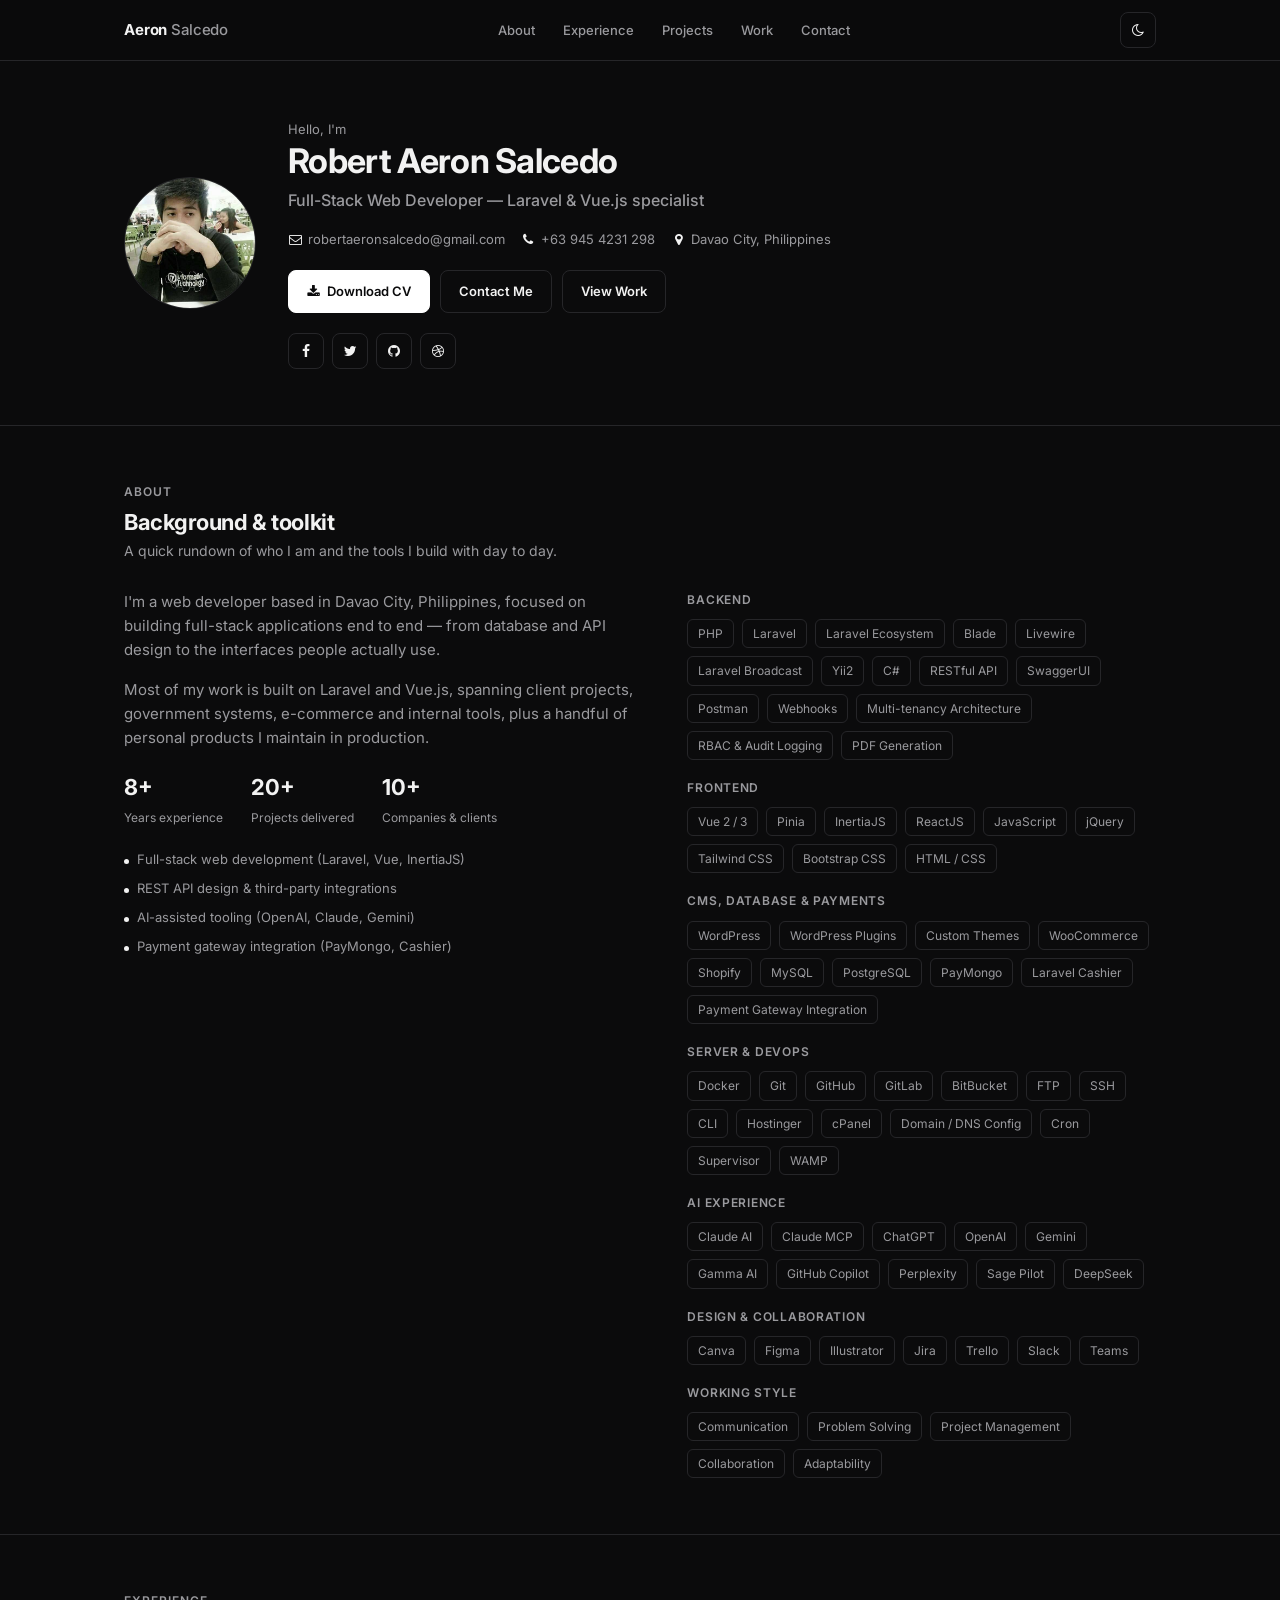
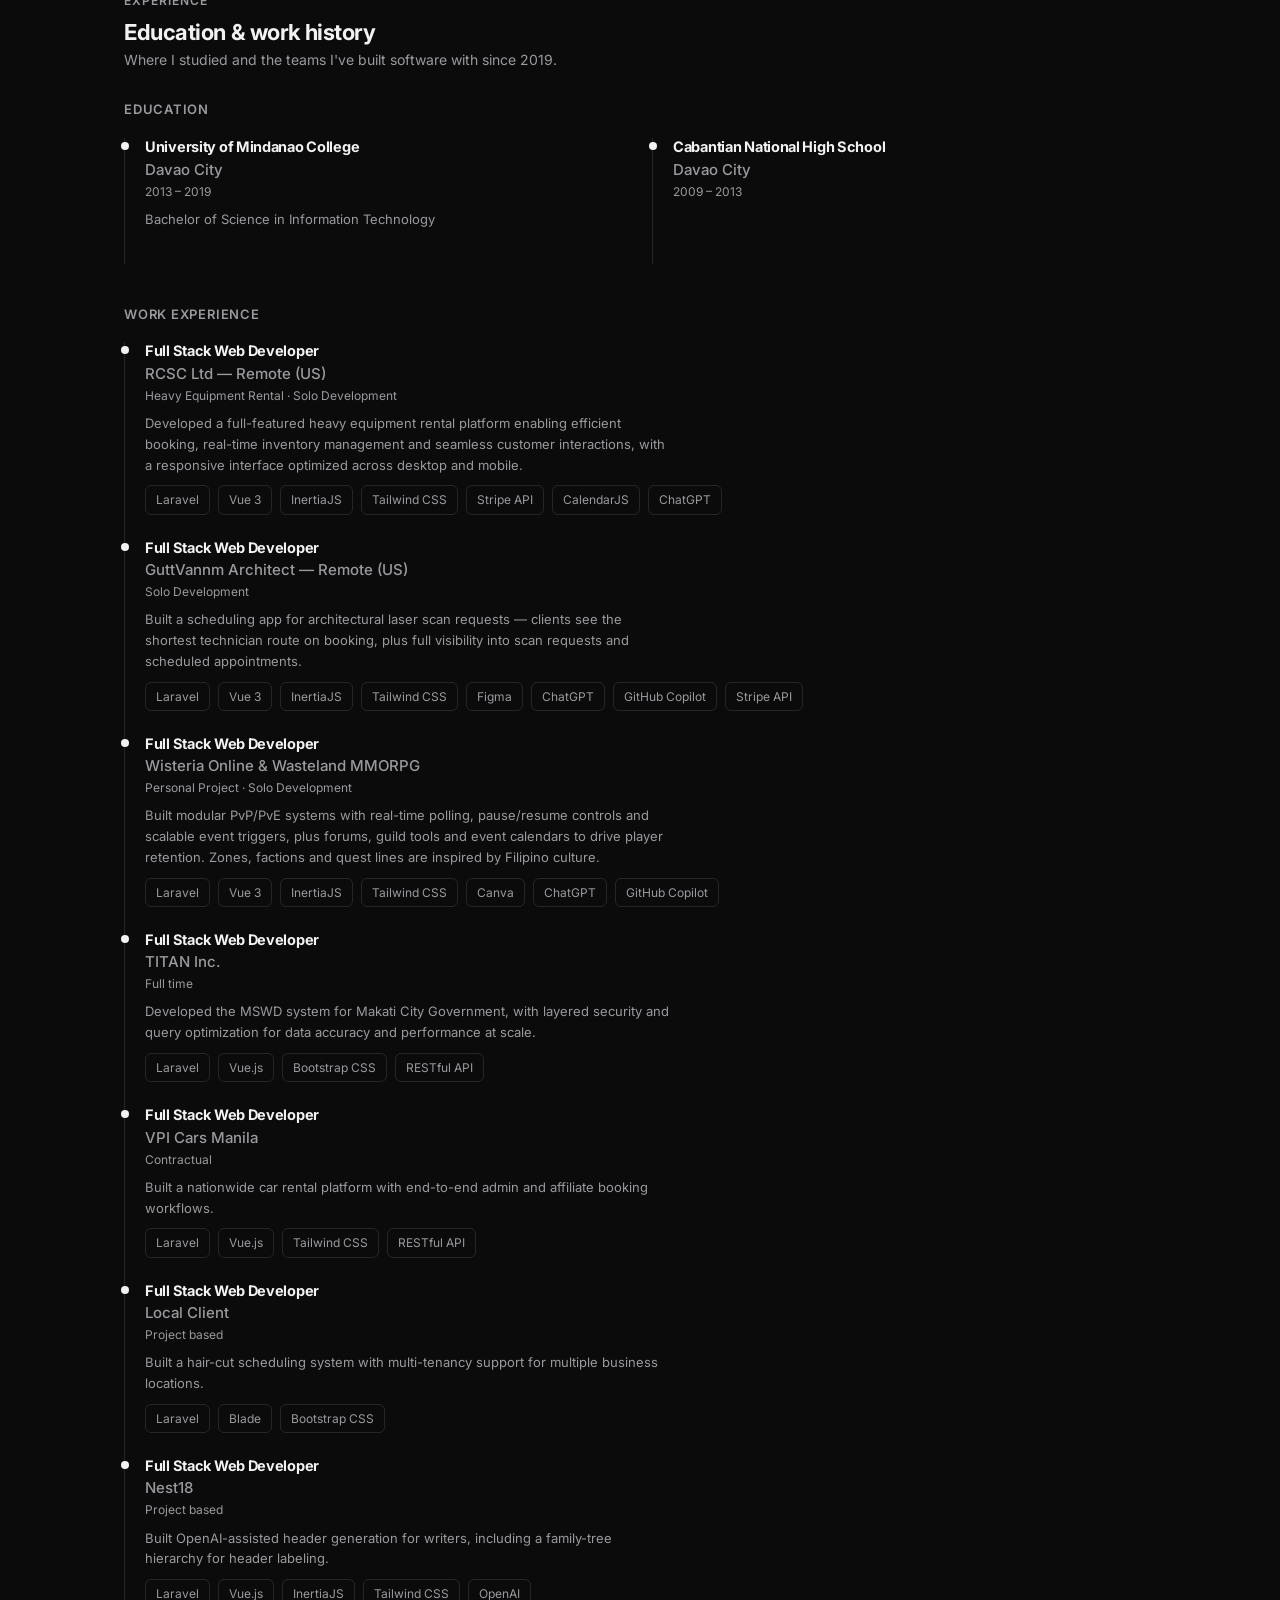
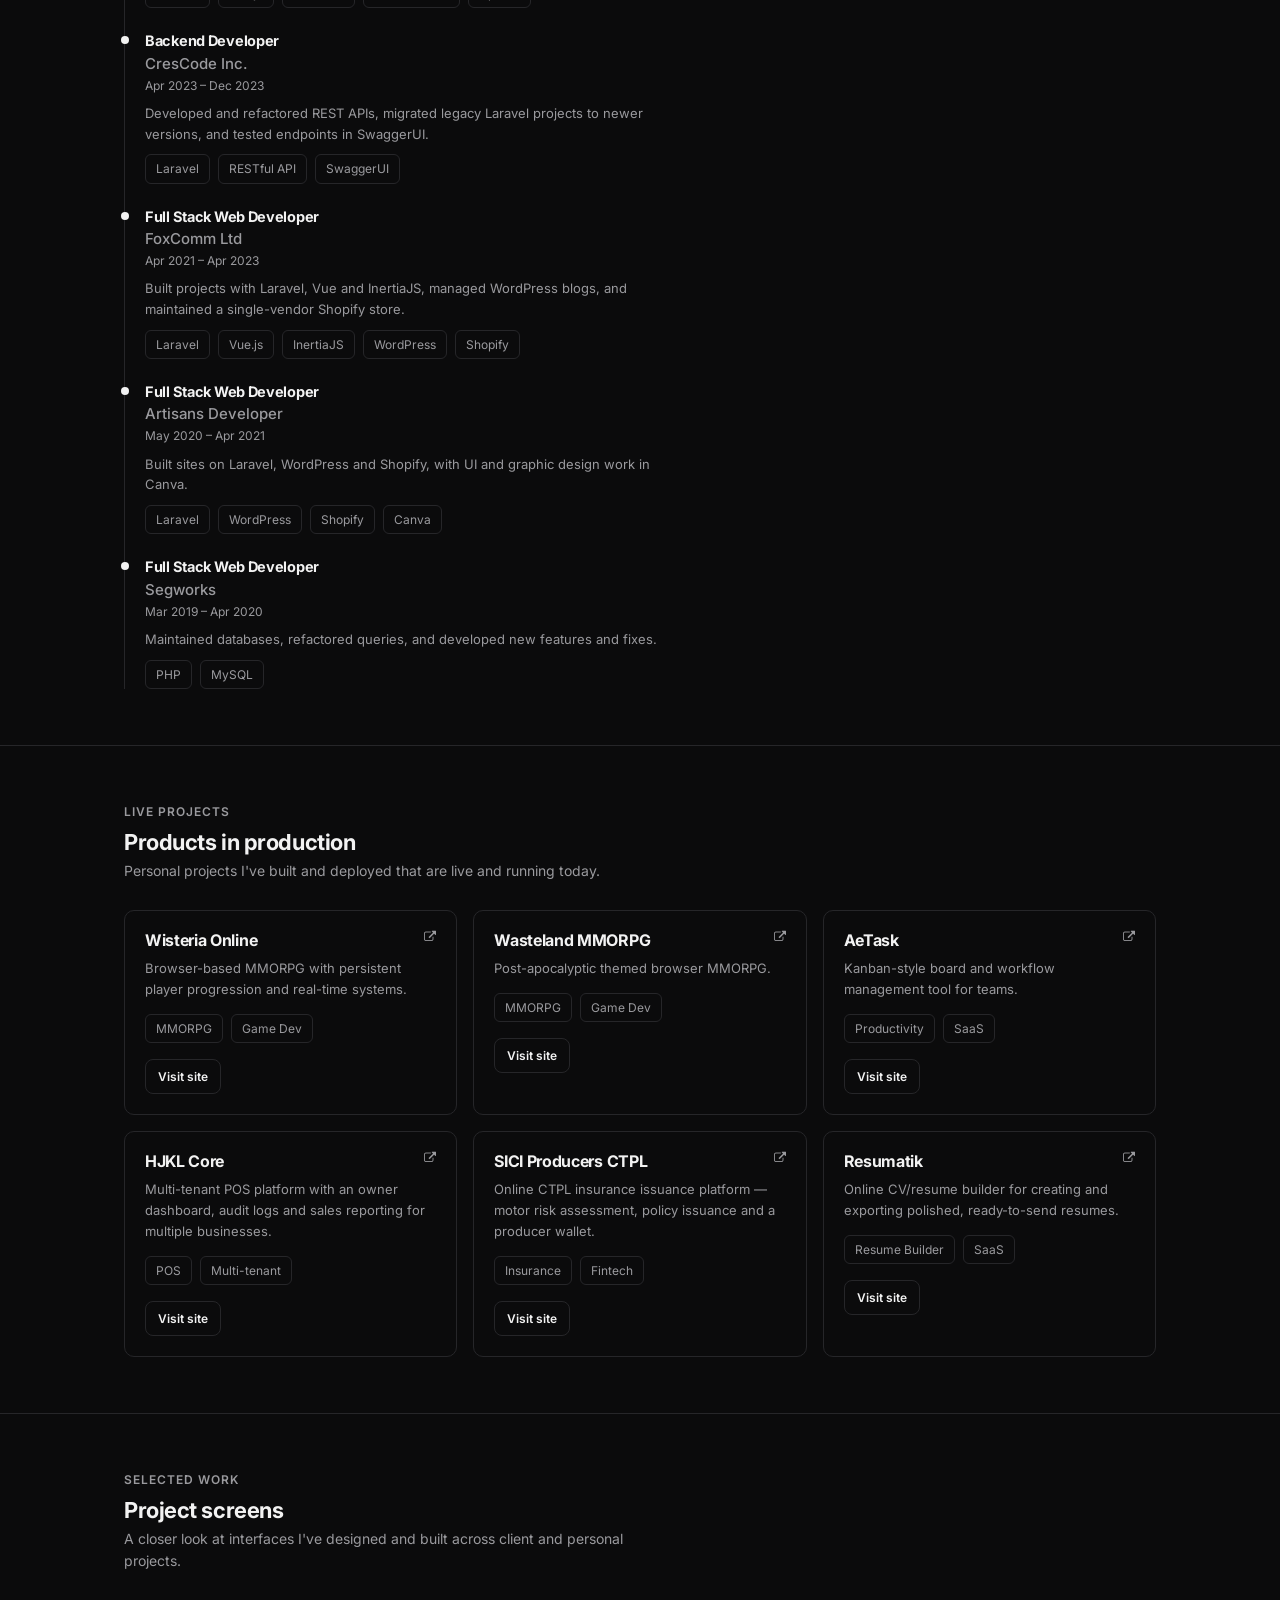
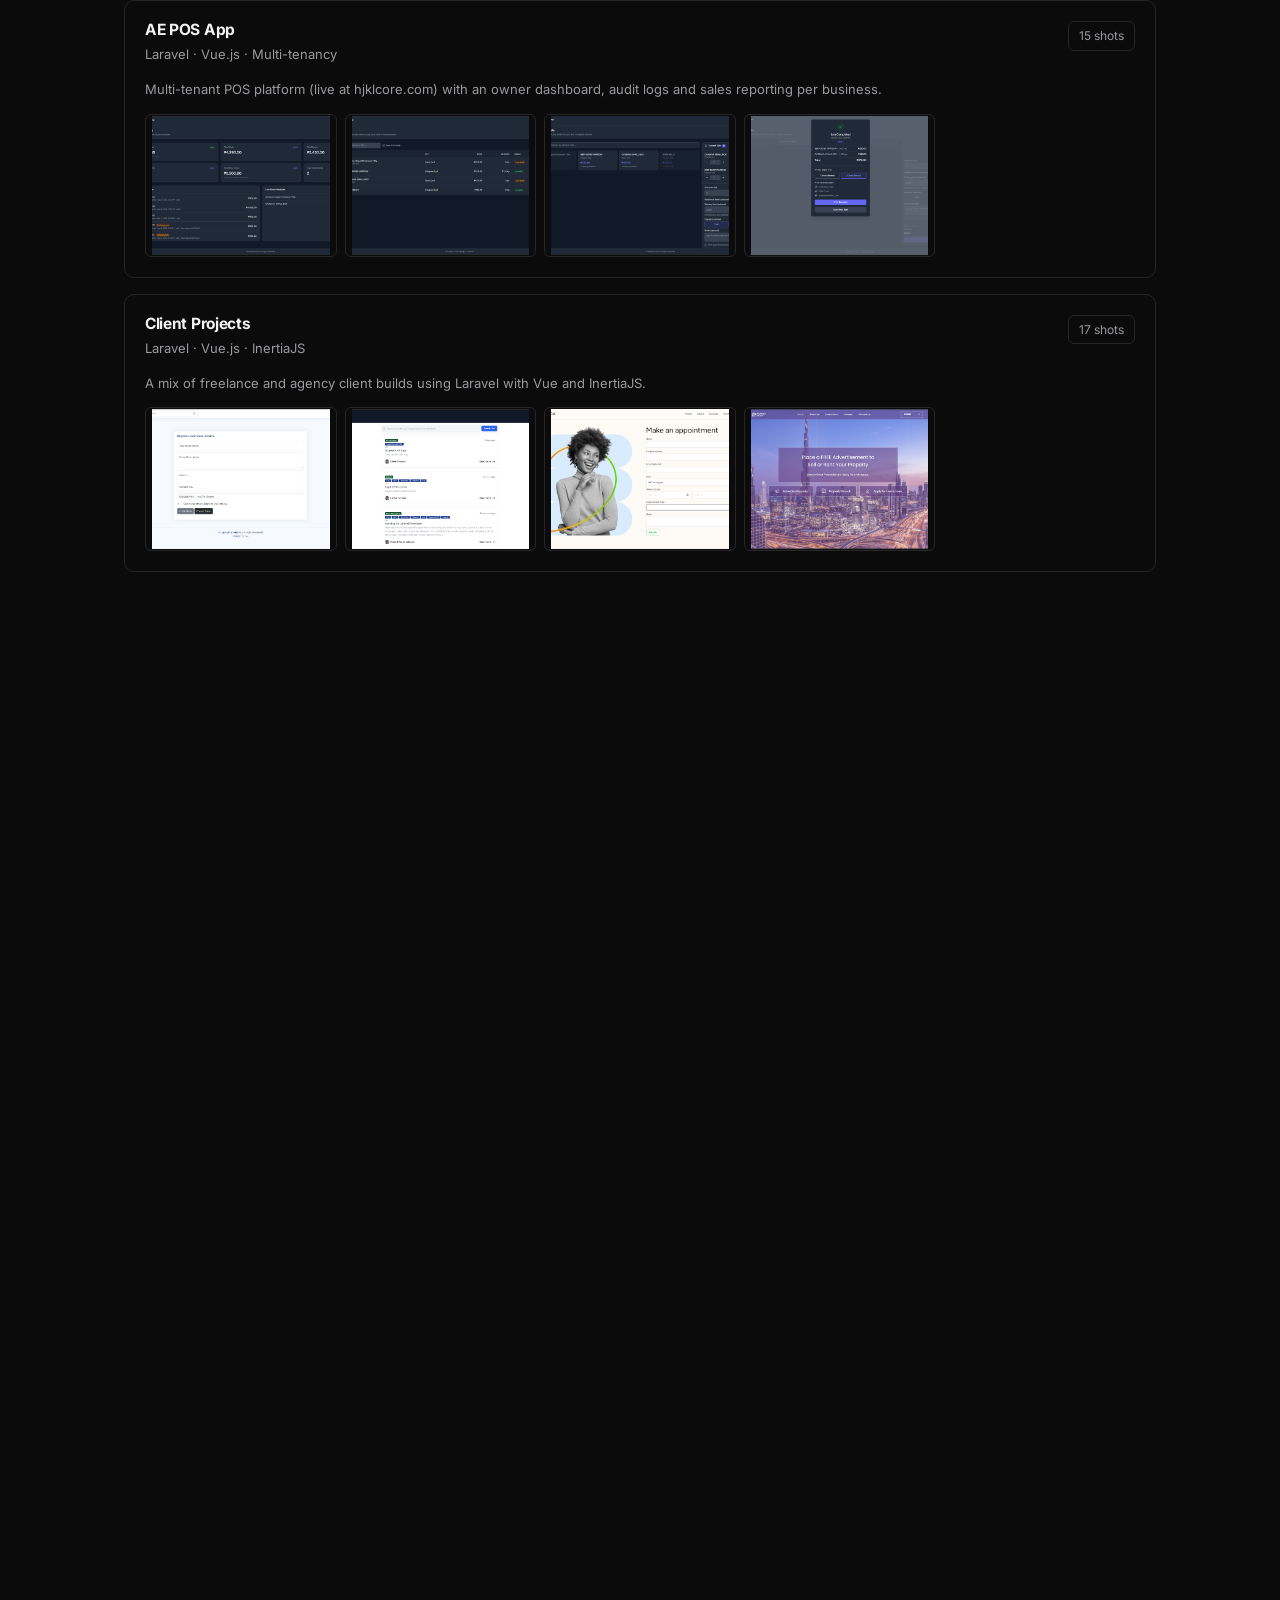
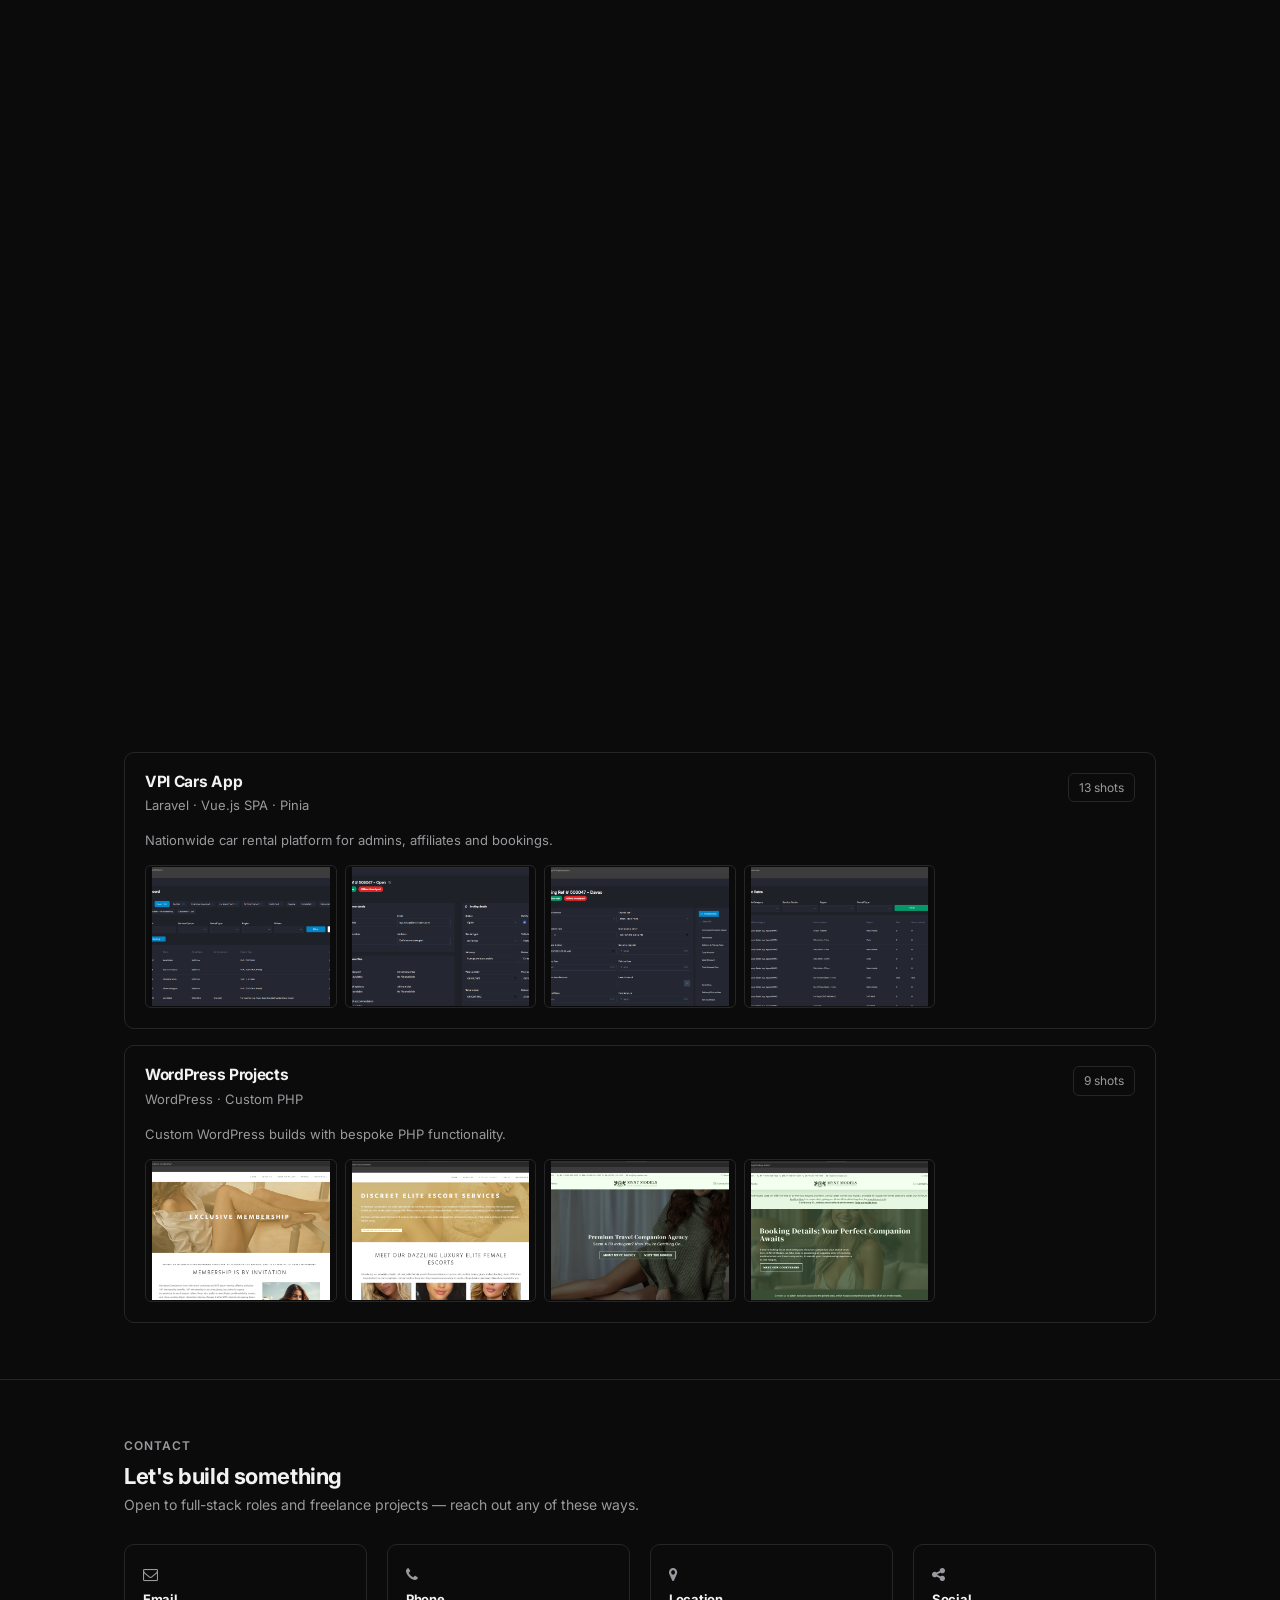
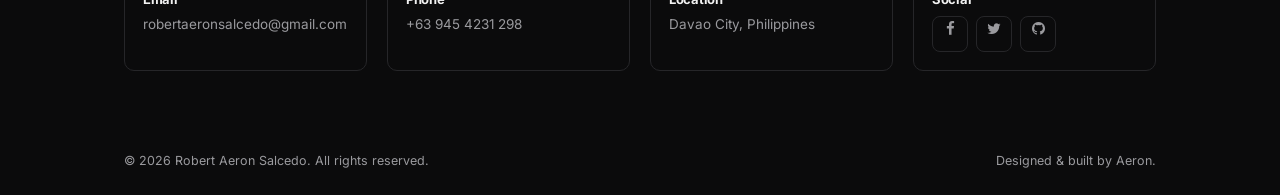
==== commit 614e0bb3: "added changes" ====
--- a/index.html
+++ b/index.html
@@ -153,6 +153,9 @@
                             <span class="tag">SwaggerUI</span>
                             <span class="tag">Postman</span>
                             <span class="tag">Webhooks</span>
+                            <span class="tag">Multi-tenancy Architecture</span>
+                            <span class="tag">RBAC &amp; Audit Logging</span>
+                            <span class="tag">PDF Generation</span>
                         </div>
                     </div>
 
@@ -475,7 +478,7 @@
                         <h3>HJKL Core</h3>
                         <i class="fa fa-external-link"></i>
                     </div>
-                    <p>Multi-tenant point-of-sale platform for multiple businesses.</p>
+                    <p>Multi-tenant POS platform with an owner dashboard, audit logs and sales reporting for multiple businesses.</p>
                     <div class="tag-row">
                         <span class="tag">POS</span>
                         <span class="tag">Multi-tenant</span>
@@ -488,12 +491,25 @@
                         <h3>SICI Producers CTPL</h3>
                         <i class="fa fa-external-link"></i>
                     </div>
-                    <p>Online CTPL insurance issuance platform for SICI producers.</p>
+                    <p>Online CTPL insurance issuance platform — motor risk assessment, policy issuance and a producer wallet.</p>
                     <div class="tag-row">
                         <span class="tag">Insurance</span>
                         <span class="tag">Fintech</span>
                     </div>
                     <a class="btn btn-ghost btn-sm" href="https://siciproducersctpl.com" target="_blank" rel="noopener">Visit site</a>
+                </article>
+
+                <article class="project-card reveal">
+                    <div class="project-card-top">
+                        <h3>Resumatik</h3>
+                        <i class="fa fa-external-link"></i>
+                    </div>
+                    <p>Online CV/resume builder for creating and exporting polished, ready-to-send resumes.</p>
+                    <div class="tag-row">
+                        <span class="tag">Resume Builder</span>
+                        <span class="tag">SaaS</span>
+                    </div>
+                    <a class="btn btn-ghost btn-sm" href="https://resumatik.xyz" target="_blank" rel="noopener">Visit site</a>
                 </article>
             </div>
         </div>
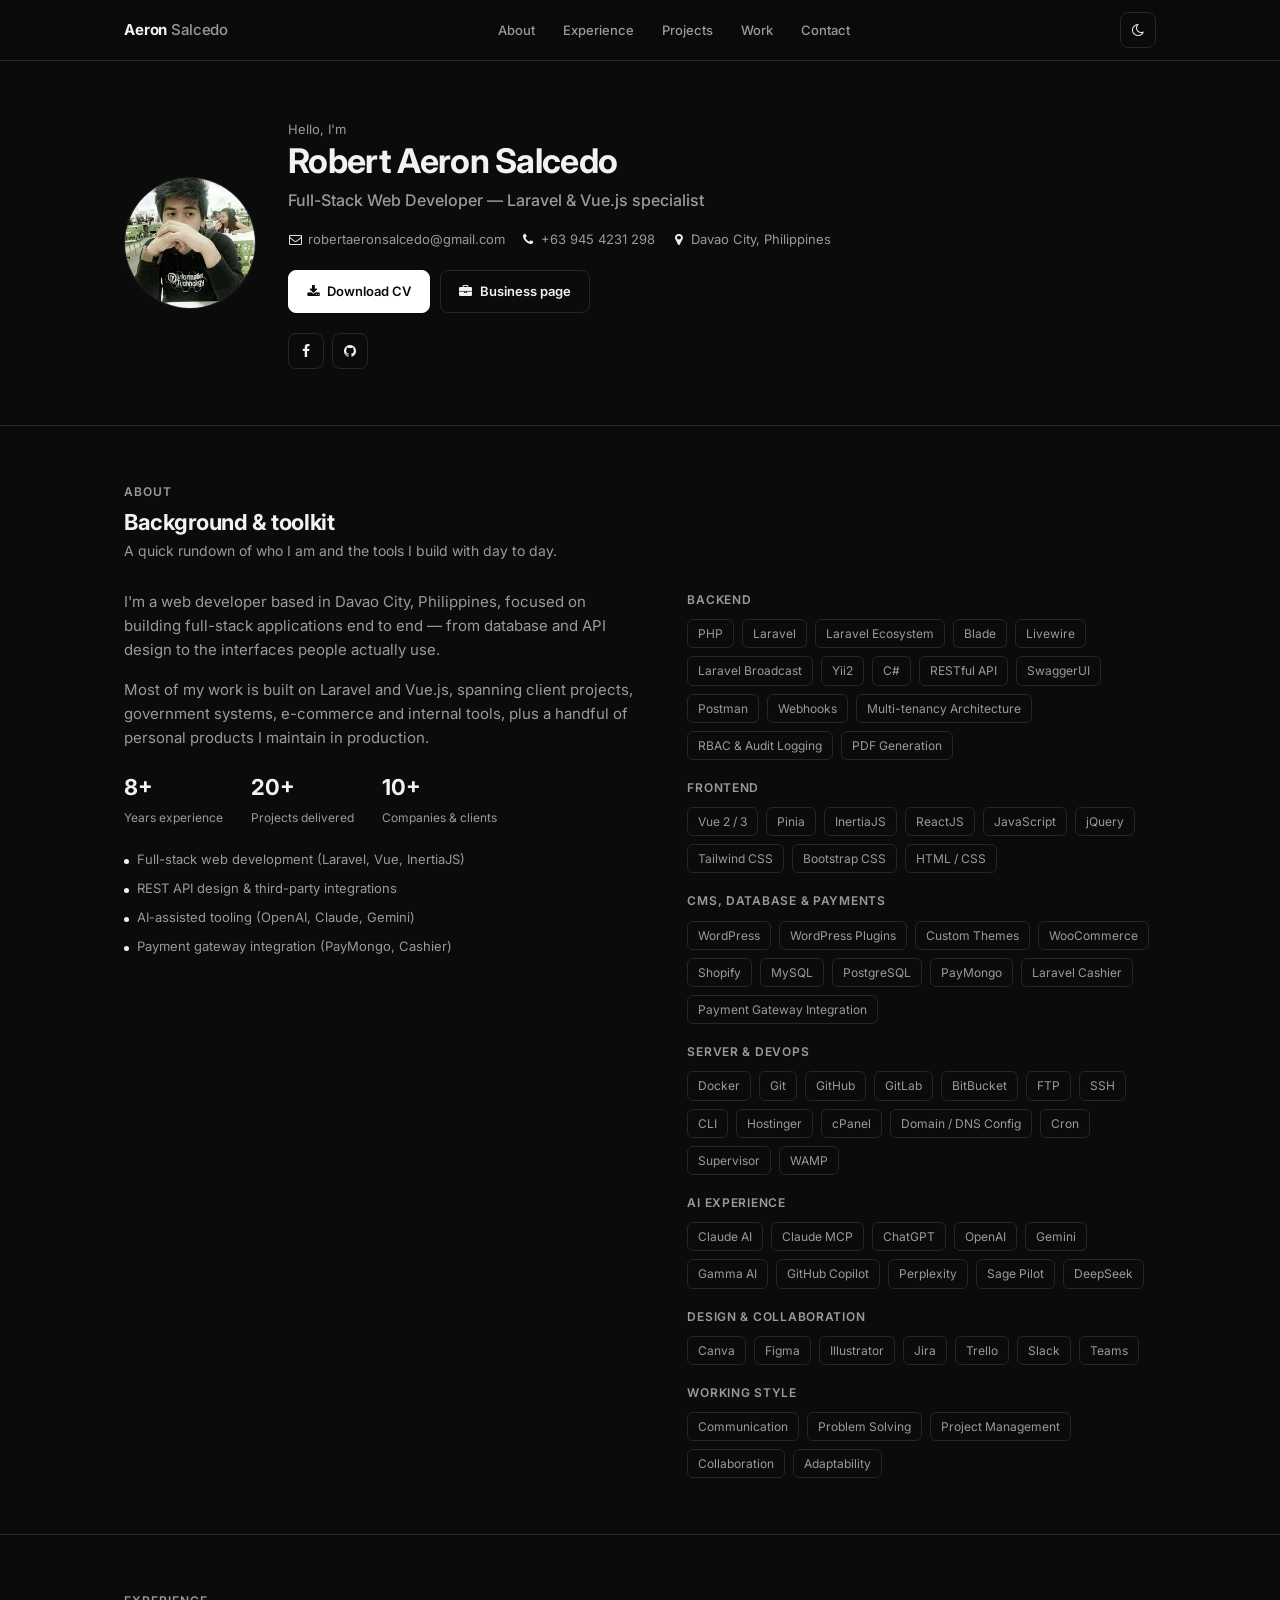
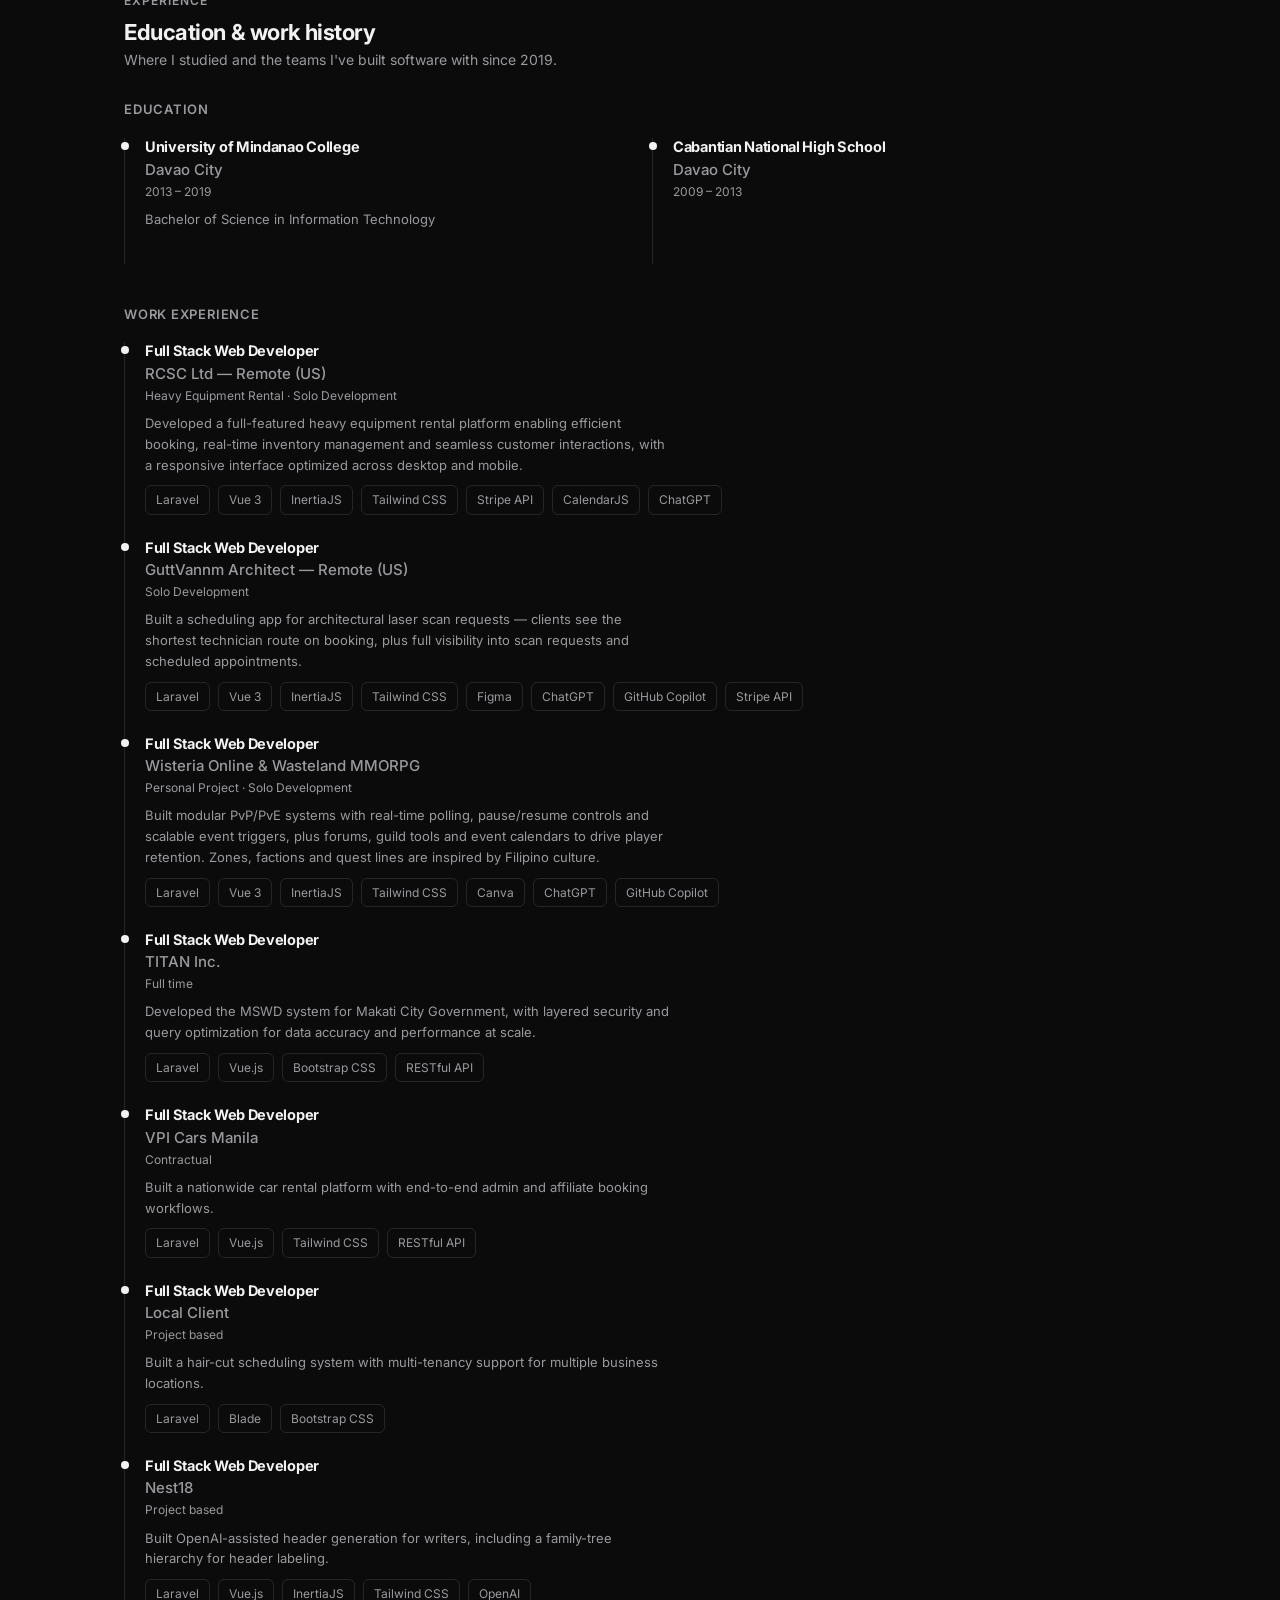
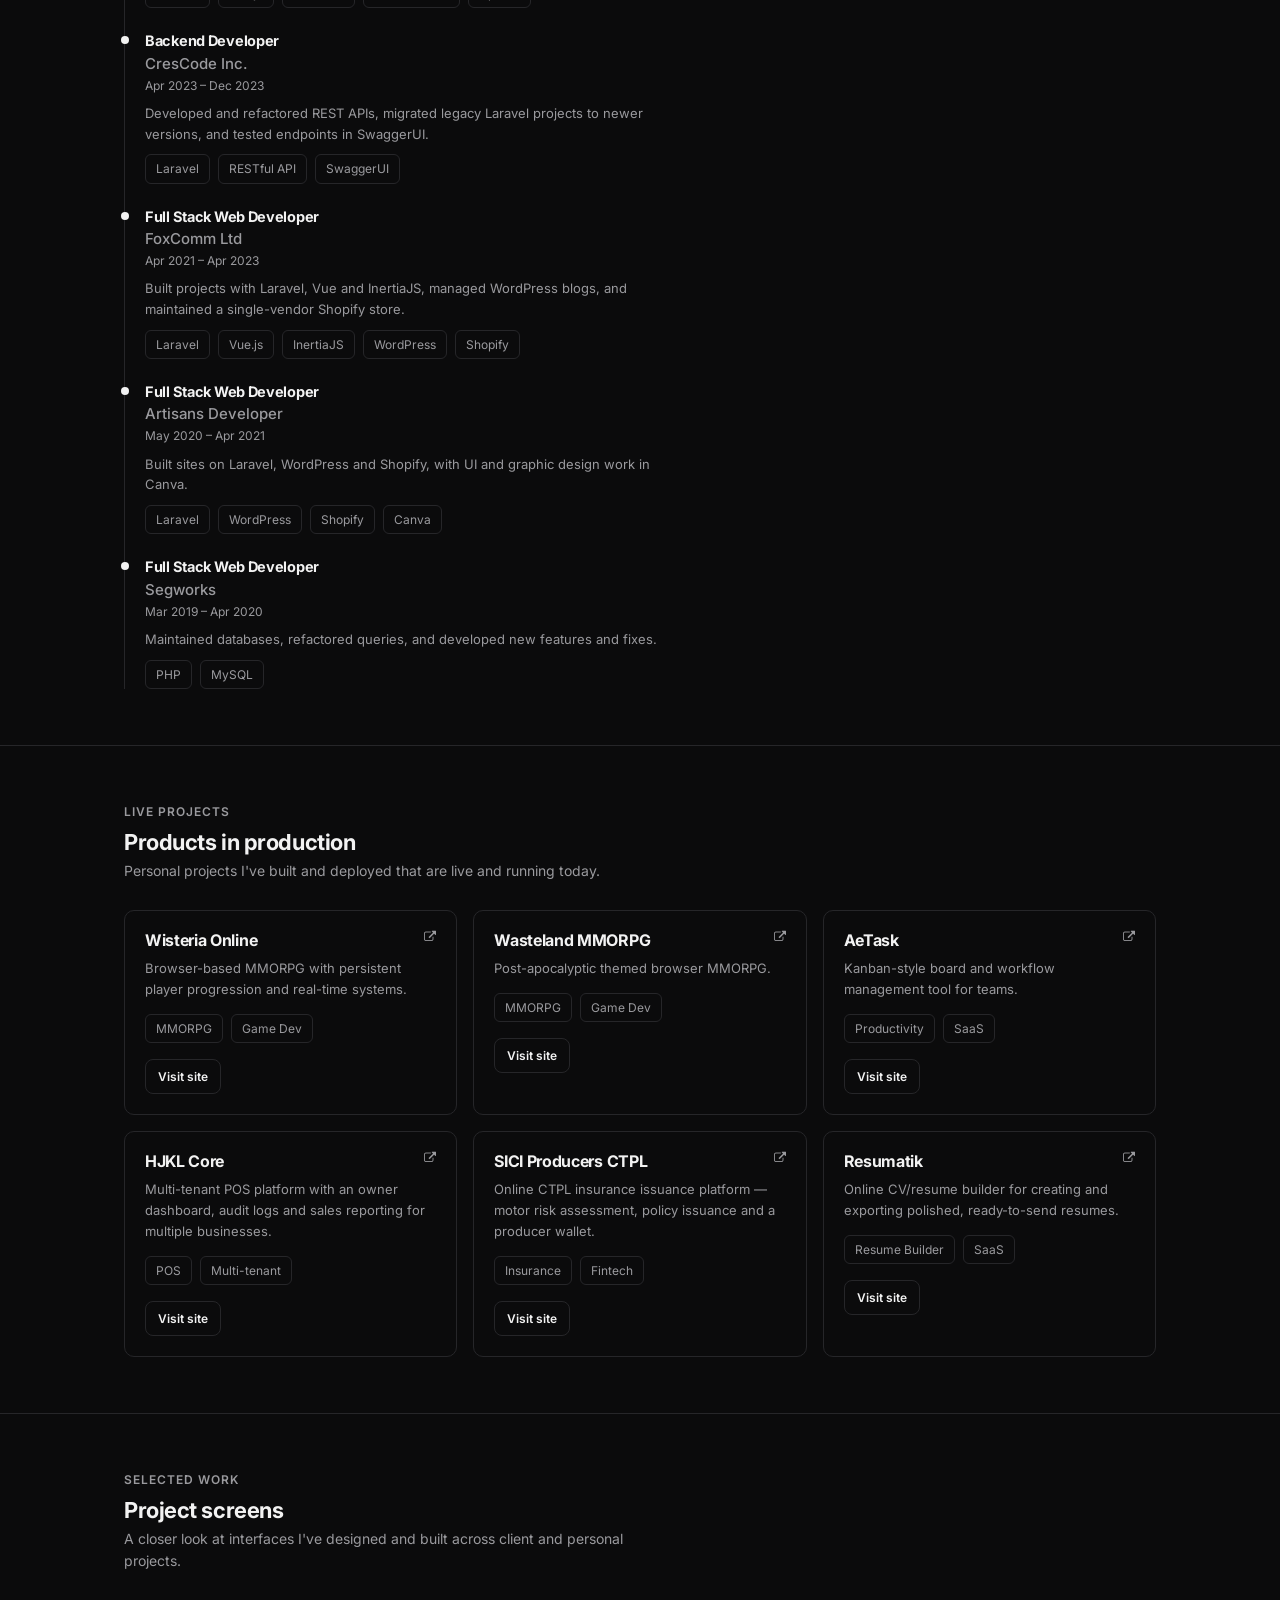
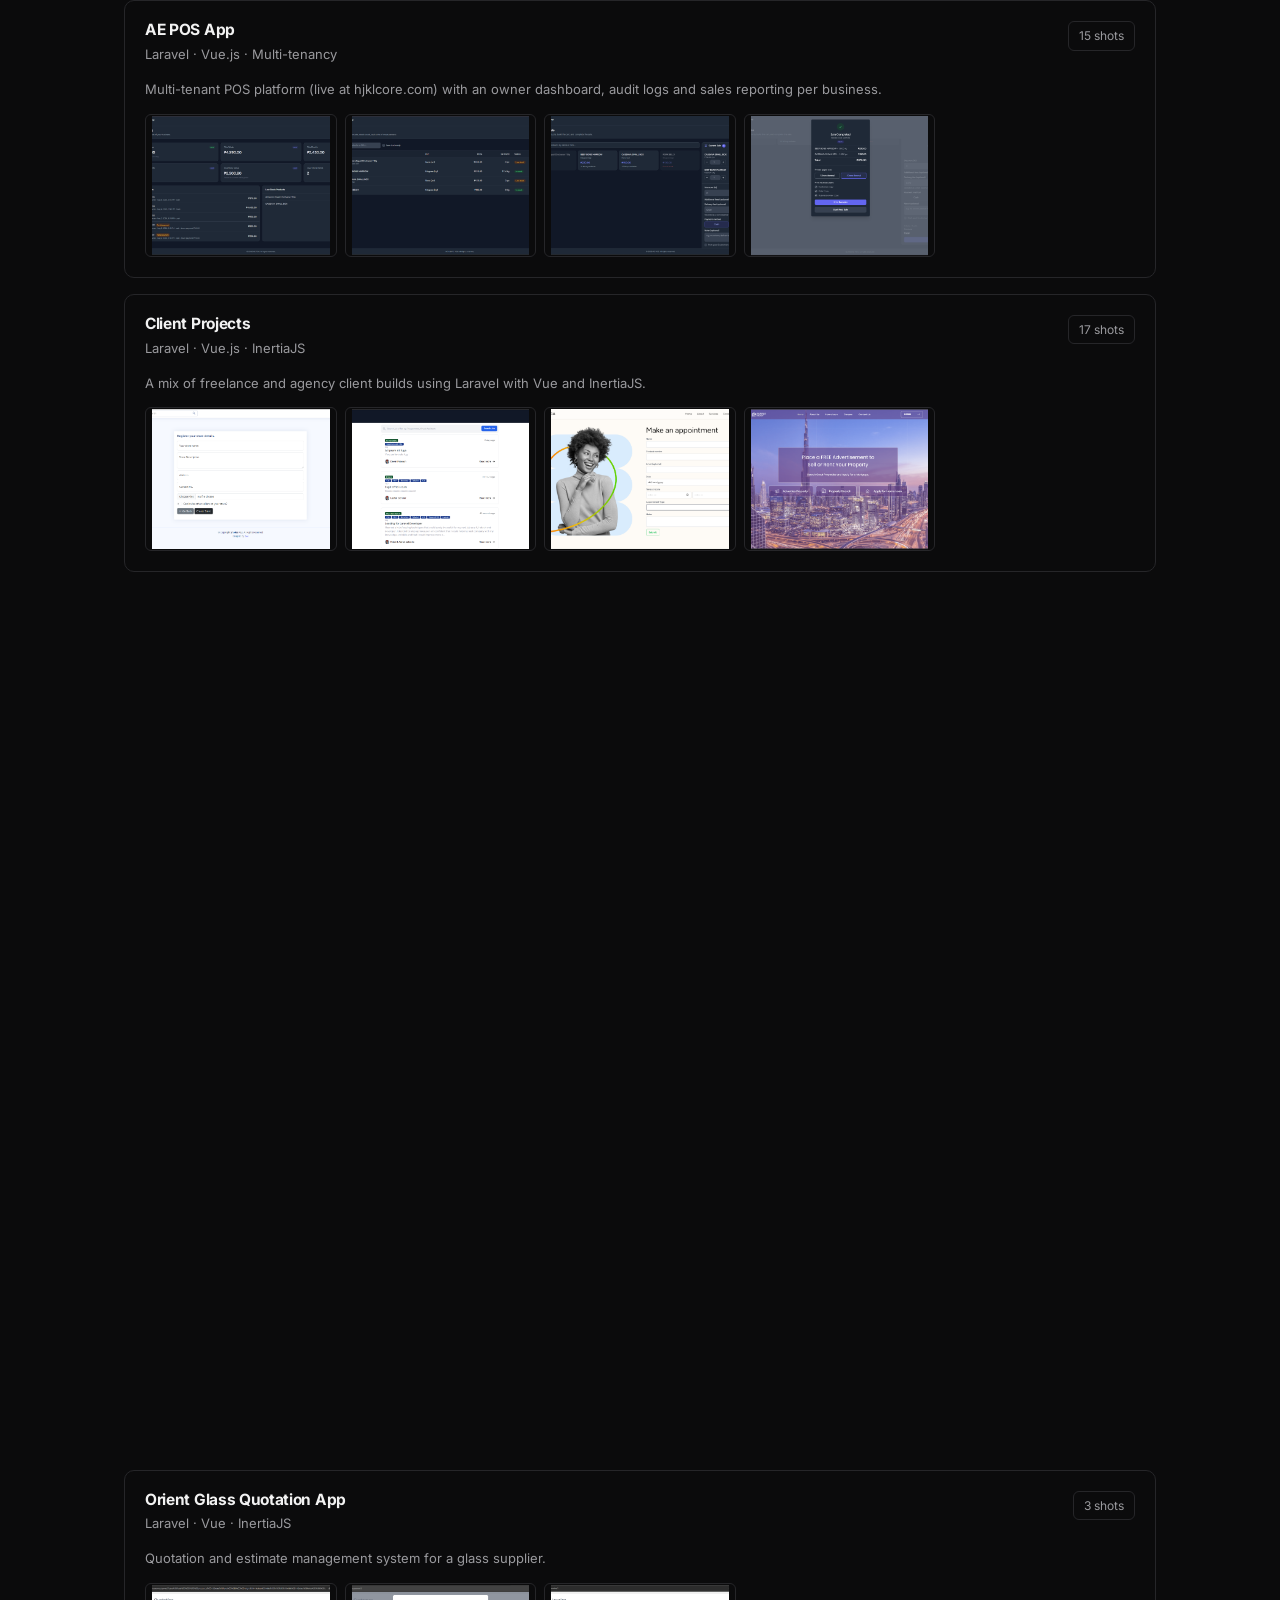
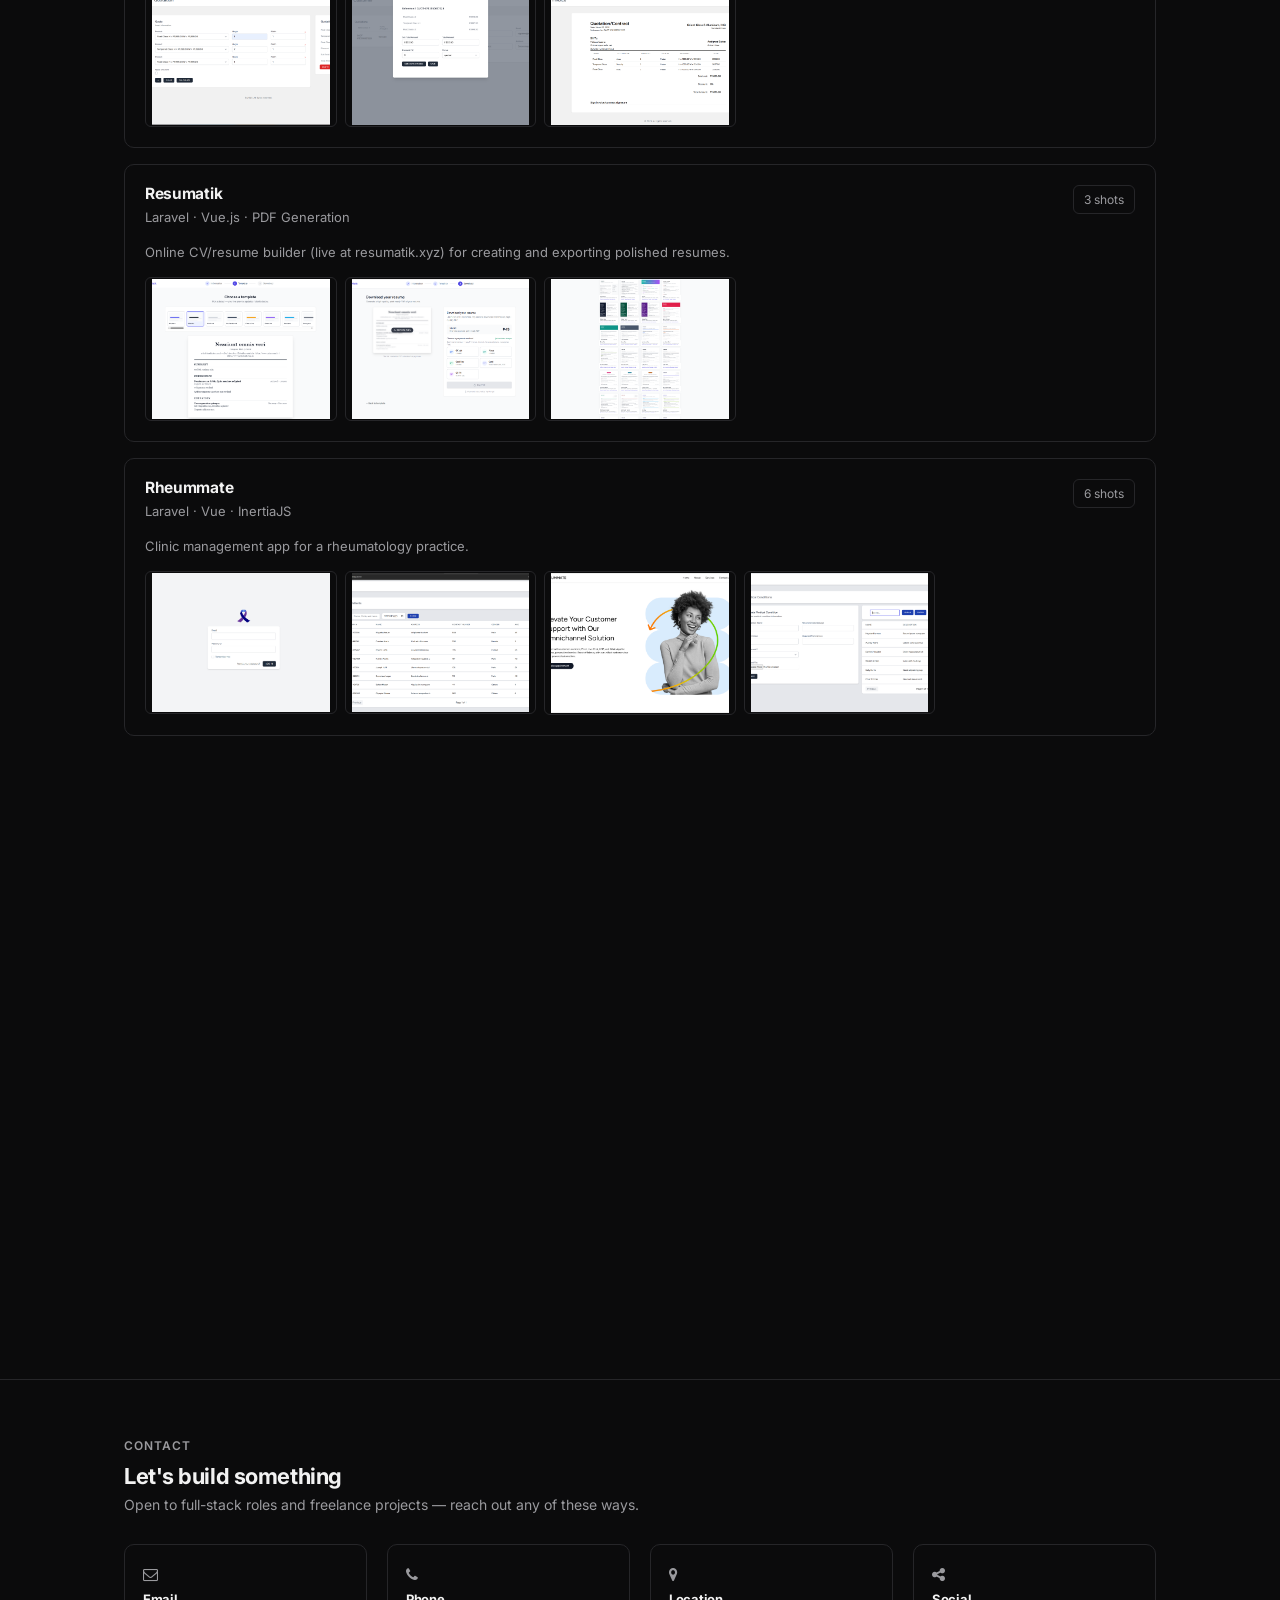
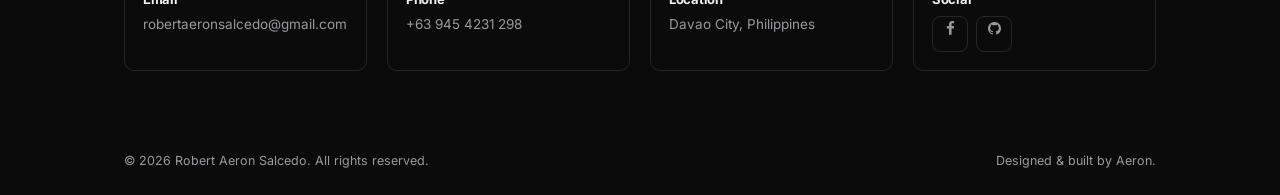
==== commit fe9b8fd1: "added" ====
--- a/index.html
+++ b/index.html
@@ -1,584 +1,701 @@
 <!doctype html>
 <html lang="en">
-<head>
-    <meta charset="utf-8">
-    <title>Robert Aeron Salcedo — Full-Stack Web Developer</title>
-    <meta http-equiv="X-UA-Compatible" content="IE=edge">
-    <meta name="description" content="Robert Aeron Salcedo — Full-Stack Web Developer specializing in Laravel and Vue.js.">
-    <meta name="keywords" content="full stack developer, laravel, vuejs, portfolio, davao city, philippines">
-    <meta name="developer" content="Robert Aeron Salcedo">
-    <meta name="viewport" content="width=device-width, initial-scale=1, shrink-to-fit=no">
-
-    <link rel="shortcut icon" href="assets/images/favicon.ico">
-    <link rel="shortcut icon" href="assets/images/apple-icon.png">
-    <link rel="shortcut icon" sizes="72x72" href="assets/images/apple-icon-72x72.png">
-    <link rel="shortcut icon" sizes="114x114" href="assets/images/apple-icon-114x114.png">
-
-    <link href="https://fonts.googleapis.com/css2?family=Inter:wght@400;500;600;700&display=swap" rel="stylesheet">
-    <link rel="stylesheet" href="assets/icons/font-awesome-4.7.0/css/font-awesome.min.css">
-    <link rel="stylesheet" href="assets/css/redesign.css">
-
-    <script>
-    (function () {
-        try {
-            var saved = localStorage.getItem('portfolio-theme');
-            document.documentElement.setAttribute('data-theme', saved === 'light' ? 'light' : 'dark');
-        } catch (e) {
-            document.documentElement.setAttribute('data-theme', 'dark');
-        }
-    })();
-    </script>
-</head>
-<body id="top">
-
-    <!-- ================= NAV ================= -->
-    <header class="nav">
-        <div class="container">
-            <a href="#top" class="nav-brand">Aeron <span>Salcedo</span></a>
-
-            <nav class="nav-links">
+    <head>
+        <meta charset="utf-8" />
+        <title>Robert Aeron Salcedo — Full-Stack Web Developer</title>
+        <meta http-equiv="X-UA-Compatible" content="IE=edge" />
+        <meta
+            name="description"
+            content="Robert Aeron Salcedo — Full-Stack Web Developer specializing in Laravel and Vue.js."
+        />
+        <meta name="keywords" content="full stack developer, laravel, vuejs, portfolio, davao city, philippines" />
+        <meta name="developer" content="Robert Aeron Salcedo" />
+        <meta name="viewport" content="width=device-width, initial-scale=1, shrink-to-fit=no" />
+
+        <link rel="shortcut icon" href="assets/images/favicon.ico" />
+        <link rel="shortcut icon" href="assets/images/apple-icon.png" />
+        <link rel="shortcut icon" sizes="72x72" href="assets/images/apple-icon-72x72.png" />
+        <link rel="shortcut icon" sizes="114x114" href="assets/images/apple-icon-114x114.png" />
+
+        <link
+            href="https://fonts.googleapis.com/css2?family=Inter:wght@400;500;600;700&display=swap"
+            rel="stylesheet"
+        />
+        <link rel="stylesheet" href="assets/icons/font-awesome-4.7.0/css/font-awesome.min.css" />
+        <link rel="stylesheet" href="assets/css/redesign.css" />
+
+        <script>
+            ;(function () {
+                try {
+                    var saved = localStorage.getItem('portfolio-theme')
+                    document.documentElement.setAttribute('data-theme', saved === 'light' ? 'light' : 'dark')
+                } catch (e) {
+                    document.documentElement.setAttribute('data-theme', 'dark')
+                }
+            })()
+        </script>
+    </head>
+    <body id="top">
+        <!-- ================= NAV ================= -->
+        <header class="nav">
+            <div class="container">
+                <a href="#top" class="nav-brand">Aeron <span>Salcedo</span></a>
+
+                <nav class="nav-links">
+                    <a href="#about">About</a>
+                    <a href="#experience">Experience</a>
+                    <a href="#projects">Projects</a>
+                    <a href="#work">Work</a>
+                    <a href="#contact">Contact</a>
+                </nav>
+
+                <div class="nav-actions">
+                    <button id="theme-toggle" class="icon-btn" type="button" aria-label="Toggle light and dark theme">
+                        <i class="fa fa-moon-o theme-icon-dark" aria-hidden="true"></i>
+                        <i class="fa fa-sun-o theme-icon-light" aria-hidden="true"></i>
+                    </button>
+                    <button
+                        id="nav-toggle"
+                        class="icon-btn nav-toggle"
+                        type="button"
+                        aria-label="Toggle menu"
+                        aria-controls="nav-mobile-panel"
+                    >
+                        <i class="fa fa-bars" aria-hidden="true"></i>
+                    </button>
+                </div>
+            </div>
+        </header>
+
+        <div class="nav-mobile-panel" id="nav-mobile-panel">
+            <div class="container">
                 <a href="#about">About</a>
                 <a href="#experience">Experience</a>
                 <a href="#projects">Projects</a>
                 <a href="#work">Work</a>
                 <a href="#contact">Contact</a>
-            </nav>
-
-            <div class="nav-actions">
-                <button id="theme-toggle" class="icon-btn" type="button" aria-label="Toggle light and dark theme">
-                    <i class="fa fa-moon-o theme-icon-dark" aria-hidden="true"></i>
-                    <i class="fa fa-sun-o theme-icon-light" aria-hidden="true"></i>
-                </button>
-                <button id="nav-toggle" class="icon-btn nav-toggle" type="button" aria-label="Toggle menu" aria-controls="nav-mobile-panel">
-                    <i class="fa fa-bars" aria-hidden="true"></i>
-                </button>
             </div>
         </div>
-    </header>
-
-    <div class="nav-mobile-panel" id="nav-mobile-panel">
-        <div class="container">
-            <a href="#about">About</a>
-            <a href="#experience">Experience</a>
-            <a href="#projects">Projects</a>
-            <a href="#work">Work</a>
-            <a href="#contact">Contact</a>
+
+        <!-- ================= HERO ================= -->
+        <section class="hero">
+            <div class="container">
+                <div class="hero-photo">
+                    <img src="assets/images/my_image.jpg" alt="Robert Aeron Salcedo" />
+                </div>
+
+                <div>
+                    <span class="hero-eyebrow">Hello, I'm</span>
+                    <h1>Robert Aeron Salcedo</h1>
+                    <p class="hero-role">Full-Stack Web Developer — Laravel &amp; Vue.js specialist</p>
+
+                    <ul class="hero-meta">
+                        <li><i class="fa fa-envelope-o"></i> robertaeronsalcedo@gmail.com</li>
+                        <li><i class="fa fa-phone"></i> +63 945 4231 298</li>
+                        <li><i class="fa fa-map-marker"></i> Davao City, Philippines</li>
+                    </ul>
+
+                    <div class="hero-actions">
+                        <a href="assets/cv/Aeron_Latest_Resume.pdf" class="btn btn-solid" download>
+                            <i class="fa fa-download"></i> Download CV
+                        </a>
+                        <a
+                            href="https://business-page-ten-delta.vercel.app"
+                            class="btn btn-ghost"
+                            target="_blank"
+                            rel="noopener"
+                        >
+                            <i class="fa fa-briefcase"></i> Business page
+                        </a>
+                    </div>
+
+                    <div class="social-row">
+                        <a
+                            class="icon-btn"
+                            href="https://www.facebook.com/profile.php?id=61590846028616"
+                            target="_blank"
+                            rel="noopener"
+                            aria-label="Facebook"
+                            ><i class="fa fa-facebook"></i
+                        ></a>
+                        <a
+                            class="icon-btn"
+                            href="https://github.com/pulseandvitals/"
+                            target="_blank"
+                            rel="noopener"
+                            aria-label="GitHub"
+                            ><i class="fa fa-github"></i
+                        ></a>
+                    </div>
+                </div>
+            </div>
+        </section>
+
+        <!-- ================= ABOUT + SKILLS ================= -->
+        <section id="about">
+            <div class="container">
+                <span class="section-kicker">About</span>
+                <h2 class="section-title">Background &amp; toolkit</h2>
+                <p class="section-lede">A quick rundown of who I am and the tools I build with day to day.</p>
+
+                <div class="about-grid">
+                    <div class="about-bio reveal">
+                        <p>
+                            I'm a web developer based in Davao City, Philippines, focused on building full-stack
+                            applications end to end — from database and API design to the interfaces people actually
+                            use.
+                        </p>
+                        <p>
+                            Most of my work is built on Laravel and Vue.js, spanning client projects, government
+                            systems, e-commerce and internal tools, plus a handful of personal products I maintain in
+                            production.
+                        </p>
+
+                        <div class="stat-row">
+                            <div>
+                                <span class="stat-num">8+</span>
+                                <span class="stat-label">Years experience</span>
+                            </div>
+                            <div>
+                                <span class="stat-num">20+</span>
+                                <span class="stat-label">Projects delivered</span>
+                            </div>
+                            <div>
+                                <span class="stat-num">10+</span>
+                                <span class="stat-label">Companies &amp; clients</span>
+                            </div>
+                        </div>
+
+                        <ul class="focus-list">
+                            <li>Full-stack web development (Laravel, Vue, InertiaJS)</li>
+                            <li>REST API design &amp; third-party integrations</li>
+                            <li>AI-assisted tooling (OpenAI, Claude, Gemini)</li>
+                            <li>Payment gateway integration (PayMongo, Cashier)</li>
+                        </ul>
+                    </div>
+
+                    <div class="about-skills reveal">
+                        <div class="skill-group">
+                            <div class="skill-group-title">Backend</div>
+                            <div class="tag-row">
+                                <span class="tag">PHP</span>
+                                <span class="tag">Laravel</span>
+                                <span class="tag">Laravel Ecosystem</span>
+                                <span class="tag">Blade</span>
+                                <span class="tag">Livewire</span>
+                                <span class="tag">Laravel Broadcast</span>
+                                <span class="tag">Yii2</span>
+                                <span class="tag">C#</span>
+                                <span class="tag">RESTful API</span>
+                                <span class="tag">SwaggerUI</span>
+                                <span class="tag">Postman</span>
+                                <span class="tag">Webhooks</span>
+                                <span class="tag">Multi-tenancy Architecture</span>
+                                <span class="tag">RBAC &amp; Audit Logging</span>
+                                <span class="tag">PDF Generation</span>
+                            </div>
+                        </div>
+
+                        <div class="skill-group">
+                            <div class="skill-group-title">Frontend</div>
+                            <div class="tag-row">
+                                <span class="tag">Vue 2 / 3</span>
+                                <span class="tag">Pinia</span>
+                                <span class="tag">InertiaJS</span>
+                                <span class="tag">ReactJS</span>
+                                <span class="tag">JavaScript</span>
+                                <span class="tag">jQuery</span>
+                                <span class="tag">Tailwind CSS</span>
+                                <span class="tag">Bootstrap CSS</span>
+                                <span class="tag">HTML / CSS</span>
+                            </div>
+                        </div>
+
+                        <div class="skill-group">
+                            <div class="skill-group-title">CMS, database &amp; payments</div>
+                            <div class="tag-row">
+                                <span class="tag">WordPress</span>
+                                <span class="tag">WordPress Plugins</span>
+                                <span class="tag">Custom Themes</span>
+                                <span class="tag">WooCommerce</span>
+                                <span class="tag">Shopify</span>
+                                <span class="tag">MySQL</span>
+                                <span class="tag">PostgreSQL</span>
+                                <span class="tag">PayMongo</span>
+                                <span class="tag">Laravel Cashier</span>
+                                <span class="tag">Payment Gateway Integration</span>
+                            </div>
+                        </div>
+
+                        <div class="skill-group">
+                            <div class="skill-group-title">Server &amp; DevOps</div>
+                            <div class="tag-row">
+                                <span class="tag">Docker</span>
+                                <span class="tag">Git</span>
+                                <span class="tag">GitHub</span>
+                                <span class="tag">GitLab</span>
+                                <span class="tag">BitBucket</span>
+                                <span class="tag">FTP</span>
+                                <span class="tag">SSH</span>
+                                <span class="tag">CLI</span>
+                                <span class="tag">Hostinger</span>
+                                <span class="tag">cPanel</span>
+                                <span class="tag">Domain / DNS Config</span>
+                                <span class="tag">Cron</span>
+                                <span class="tag">Supervisor</span>
+                                <span class="tag">WAMP</span>
+                            </div>
+                        </div>
+
+                        <div class="skill-group">
+                            <div class="skill-group-title">AI experience</div>
+                            <div class="tag-row">
+                                <span class="tag">Claude AI</span>
+                                <span class="tag">Claude MCP</span>
+                                <span class="tag">ChatGPT</span>
+                                <span class="tag">OpenAI</span>
+                                <span class="tag">Gemini</span>
+                                <span class="tag">Gamma AI</span>
+                                <span class="tag">GitHub Copilot</span>
+                                <span class="tag">Perplexity</span>
+                                <span class="tag">Sage Pilot</span>
+                                <span class="tag">DeepSeek</span>
+                            </div>
+                        </div>
+
+                        <div class="skill-group">
+                            <div class="skill-group-title">Design &amp; collaboration</div>
+                            <div class="tag-row">
+                                <span class="tag">Canva</span>
+                                <span class="tag">Figma</span>
+                                <span class="tag">Illustrator</span>
+                                <span class="tag">Jira</span>
+                                <span class="tag">Trello</span>
+                                <span class="tag">Slack</span>
+                                <span class="tag">Teams</span>
+                            </div>
+                        </div>
+
+                        <div class="skill-group">
+                            <div class="skill-group-title">Working style</div>
+                            <div class="tag-row">
+                                <span class="tag">Communication</span>
+                                <span class="tag">Problem Solving</span>
+                                <span class="tag">Project Management</span>
+                                <span class="tag">Collaboration</span>
+                                <span class="tag">Adaptability</span>
+                            </div>
+                        </div>
+                    </div>
+                </div>
+            </div>
+        </section>
+
+        <!-- ================= EXPERIENCE ================= -->
+        <section id="experience">
+            <div class="container">
+                <span class="section-kicker">Experience</span>
+                <h2 class="section-title">Education &amp; work history</h2>
+                <p class="section-lede">Where I studied and the teams I've built software with since 2019.</p>
+
+                <div class="edu-block">
+                    <div class="exp-col-title">Education</div>
+                    <div class="timeline timeline--grid">
+                        <div class="timeline-item">
+                            <h4>University of Mindanao College</h4>
+                            <span class="org">Davao City</span>
+                            <span class="period">2013 – 2019</span>
+                            <p>Bachelor of Science in Information Technology</p>
+                        </div>
+                        <div class="timeline-item">
+                            <h4>Cabantian National High School</h4>
+                            <span class="org">Davao City</span>
+                            <span class="period">2009 – 2013</span>
+                        </div>
+                    </div>
+                </div>
+
+                <div class="work-block">
+                    <div class="exp-col-title">Work experience</div>
+                    <div class="timeline">
+                        <div class="timeline-item">
+                            <h4>Full Stack Web Developer</h4>
+                            <span class="org">RCSC Ltd — Remote (US)</span>
+                            <span class="period">Heavy Equipment Rental · Solo Development</span>
+                            <p>
+                                Developed a full-featured heavy equipment rental platform enabling efficient booking,
+                                real-time inventory management and seamless customer interactions, with a responsive
+                                interface optimized across desktop and mobile.
+                            </p>
+                            <div class="tag-row">
+                                <span class="tag">Laravel</span>
+                                <span class="tag">Vue 3</span>
+                                <span class="tag">InertiaJS</span>
+                                <span class="tag">Tailwind CSS</span>
+                                <span class="tag">Stripe API</span>
+                                <span class="tag">CalendarJS</span>
+                                <span class="tag">ChatGPT</span>
+                            </div>
+                        </div>
+                        <div class="timeline-item">
+                            <h4>Full Stack Web Developer</h4>
+                            <span class="org">GuttVannm Architect — Remote (US)</span>
+                            <span class="period">Solo Development</span>
+                            <p>
+                                Built a scheduling app for architectural laser scan requests — clients see the shortest
+                                technician route on booking, plus full visibility into scan requests and scheduled
+                                appointments.
+                            </p>
+                            <div class="tag-row">
+                                <span class="tag">Laravel</span>
+                                <span class="tag">Vue 3</span>
+                                <span class="tag">InertiaJS</span>
+                                <span class="tag">Tailwind CSS</span>
+                                <span class="tag">Figma</span>
+                                <span class="tag">ChatGPT</span>
+                                <span class="tag">GitHub Copilot</span>
+                                <span class="tag">Stripe API</span>
+                            </div>
+                        </div>
+                        <div class="timeline-item">
+                            <h4>Full Stack Web Developer</h4>
+                            <span class="org">Wisteria Online &amp; Wasteland MMORPG</span>
+                            <span class="period">Personal Project · Solo Development</span>
+                            <p>
+                                Built modular PvP/PvE systems with real-time polling, pause/resume controls and scalable
+                                event triggers, plus forums, guild tools and event calendars to drive player retention.
+                                Zones, factions and quest lines are inspired by Filipino culture.
+                            </p>
+                            <div class="tag-row">
+                                <span class="tag">Laravel</span>
+                                <span class="tag">Vue 3</span>
+                                <span class="tag">InertiaJS</span>
+                                <span class="tag">Tailwind CSS</span>
+                                <span class="tag">Canva</span>
+                                <span class="tag">ChatGPT</span>
+                                <span class="tag">GitHub Copilot</span>
+                            </div>
+                        </div>
+                        <div class="timeline-item">
+                            <h4>Full Stack Web Developer</h4>
+                            <span class="org">TITAN Inc.</span>
+                            <span class="period">Full time</span>
+                            <p>
+                                Developed the MSWD system for Makati City Government, with layered security and query
+                                optimization for data accuracy and performance at scale.
+                            </p>
+                            <div class="tag-row">
+                                <span class="tag">Laravel</span>
+                                <span class="tag">Vue.js</span>
+                                <span class="tag">Bootstrap CSS</span>
+                                <span class="tag">RESTful API</span>
+                            </div>
+                        </div>
+                        <div class="timeline-item">
+                            <h4>Full Stack Web Developer</h4>
+                            <span class="org">VPI Cars Manila</span>
+                            <span class="period">Contractual</span>
+                            <p>
+                                Built a nationwide car rental platform with end-to-end admin and affiliate booking
+                                workflows.
+                            </p>
+                            <div class="tag-row">
+                                <span class="tag">Laravel</span>
+                                <span class="tag">Vue.js</span>
+                                <span class="tag">Tailwind CSS</span>
+                                <span class="tag">RESTful API</span>
+                            </div>
+                        </div>
+                        <div class="timeline-item">
+                            <h4>Full Stack Web Developer</h4>
+                            <span class="org">Local Client</span>
+                            <span class="period">Project based</span>
+                            <p>
+                                Built a hair-cut scheduling system with multi-tenancy support for multiple business
+                                locations.
+                            </p>
+                            <div class="tag-row">
+                                <span class="tag">Laravel</span>
+                                <span class="tag">Blade</span>
+                                <span class="tag">Bootstrap CSS</span>
+                            </div>
+                        </div>
+                        <div class="timeline-item">
+                            <h4>Full Stack Web Developer</h4>
+                            <span class="org">Nest18</span>
+                            <span class="period">Project based</span>
+                            <p>
+                                Built OpenAI-assisted header generation for writers, including a family-tree hierarchy
+                                for header labeling.
+                            </p>
+                            <div class="tag-row">
+                                <span class="tag">Laravel</span>
+                                <span class="tag">Vue.js</span>
+                                <span class="tag">InertiaJS</span>
+                                <span class="tag">Tailwind CSS</span>
+                                <span class="tag">OpenAI</span>
+                            </div>
+                        </div>
+                        <div class="timeline-item">
+                            <h4>Backend Developer</h4>
+                            <span class="org">CresCode Inc.</span>
+                            <span class="period">Apr 2023 – Dec 2023</span>
+                            <p>
+                                Developed and refactored REST APIs, migrated legacy Laravel projects to newer versions,
+                                and tested endpoints in SwaggerUI.
+                            </p>
+                            <div class="tag-row">
+                                <span class="tag">Laravel</span>
+                                <span class="tag">RESTful API</span>
+                                <span class="tag">SwaggerUI</span>
+                            </div>
+                        </div>
+                        <div class="timeline-item">
+                            <h4>Full Stack Web Developer</h4>
+                            <span class="org">FoxComm Ltd</span>
+                            <span class="period">Apr 2021 – Apr 2023</span>
+                            <p>
+                                Built projects with Laravel, Vue and InertiaJS, managed WordPress blogs, and maintained
+                                a single-vendor Shopify store.
+                            </p>
+                            <div class="tag-row">
+                                <span class="tag">Laravel</span>
+                                <span class="tag">Vue.js</span>
+                                <span class="tag">InertiaJS</span>
+                                <span class="tag">WordPress</span>
+                                <span class="tag">Shopify</span>
+                            </div>
+                        </div>
+                        <div class="timeline-item">
+                            <h4>Full Stack Web Developer</h4>
+                            <span class="org">Artisans Developer</span>
+                            <span class="period">May 2020 – Apr 2021</span>
+                            <p>
+                                Built sites on Laravel, WordPress and Shopify, with UI and graphic design work in Canva.
+                            </p>
+                            <div class="tag-row">
+                                <span class="tag">Laravel</span>
+                                <span class="tag">WordPress</span>
+                                <span class="tag">Shopify</span>
+                                <span class="tag">Canva</span>
+                            </div>
+                        </div>
+                        <div class="timeline-item">
+                            <h4>Full Stack Web Developer</h4>
+                            <span class="org">Segworks</span>
+                            <span class="period">Mar 2019 – Apr 2020</span>
+                            <p>Maintained databases, refactored queries, and developed new features and fixes.</p>
+                            <div class="tag-row">
+                                <span class="tag">PHP</span>
+                                <span class="tag">MySQL</span>
+                            </div>
+                        </div>
+                    </div>
+                </div>
+            </div>
+        </section>
+
+        <!-- ================= LIVE PROJECTS ================= -->
+        <section id="projects">
+            <div class="container">
+                <span class="section-kicker">Live Projects</span>
+                <h2 class="section-title">Products in production</h2>
+                <p class="section-lede">Personal projects I've built and deployed that are live and running today.</p>
+
+                <div class="project-grid">
+                    <article class="project-card reveal">
+                        <div class="project-card-top">
+                            <h3>Wisteria Online</h3>
+                            <i class="fa fa-external-link"></i>
+                        </div>
+                        <p>Browser-based MMORPG with persistent player progression and real-time systems.</p>
+                        <div class="tag-row">
+                            <span class="tag">MMORPG</span>
+                            <span class="tag">Game Dev</span>
+                        </div>
+                        <a class="btn btn-ghost btn-sm" href="https://wisteriaonline.com" target="_blank" rel="noopener"
+                            >Visit site</a
+                        >
+                    </article>
+
+                    <article class="project-card reveal">
+                        <div class="project-card-top">
+                            <h3>Wasteland MMORPG</h3>
+                            <i class="fa fa-external-link"></i>
+                        </div>
+                        <p>Post-apocalyptic themed browser MMORPG.</p>
+                        <div class="tag-row">
+                            <span class="tag">MMORPG</span>
+                            <span class="tag">Game Dev</span>
+                        </div>
+                        <a
+                            class="btn btn-ghost btn-sm"
+                            href="https://wastelandmmorpg.com"
+                            target="_blank"
+                            rel="noopener"
+                            >Visit site</a
+                        >
+                    </article>
+
+                    <article class="project-card reveal">
+                        <div class="project-card-top">
+                            <h3>AeTask</h3>
+                            <i class="fa fa-external-link"></i>
+                        </div>
+                        <p>Kanban-style board and workflow management tool for teams.</p>
+                        <div class="tag-row">
+                            <span class="tag">Productivity</span>
+                            <span class="tag">SaaS</span>
+                        </div>
+                        <a class="btn btn-ghost btn-sm" href="https://aetask.xyz" target="_blank" rel="noopener"
+                            >Visit site</a
+                        >
+                    </article>
+
+                    <article class="project-card reveal">
+                        <div class="project-card-top">
+                            <h3>HJKL Core</h3>
+                            <i class="fa fa-external-link"></i>
+                        </div>
+                        <p>
+                            Multi-tenant POS platform with an owner dashboard, audit logs and sales reporting for
+                            multiple businesses.
+                        </p>
+                        <div class="tag-row">
+                            <span class="tag">POS</span>
+                            <span class="tag">Multi-tenant</span>
+                        </div>
+                        <a class="btn btn-ghost btn-sm" href="https://hjklcore.com" target="_blank" rel="noopener"
+                            >Visit site</a
+                        >
+                    </article>
+
+                    <article class="project-card reveal">
+                        <div class="project-card-top">
+                            <h3>SICI Producers CTPL</h3>
+                            <i class="fa fa-external-link"></i>
+                        </div>
+                        <p>
+                            Online CTPL insurance issuance platform — motor risk assessment, policy issuance and a
+                            producer wallet.
+                        </p>
+                        <div class="tag-row">
+                            <span class="tag">Insurance</span>
+                            <span class="tag">Fintech</span>
+                        </div>
+                        <a
+                            class="btn btn-ghost btn-sm"
+                            href="https://siciproducersctpl.com"
+                            target="_blank"
+                            rel="noopener"
+                            >Visit site</a
+                        >
+                    </article>
+
+                    <article class="project-card reveal">
+                        <div class="project-card-top">
+                            <h3>Resumatik</h3>
+                            <i class="fa fa-external-link"></i>
+                        </div>
+                        <p>Online CV/resume builder for creating and exporting polished, ready-to-send resumes.</p>
+                        <div class="tag-row">
+                            <span class="tag">Resume Builder</span>
+                            <span class="tag">SaaS</span>
+                        </div>
+                        <a class="btn btn-ghost btn-sm" href="https://resumatik.xyz" target="_blank" rel="noopener"
+                            >Visit site</a
+                        >
+                    </article>
+                </div>
+            </div>
+        </section>
+
+        <!-- ================= PORTFOLIO / SELECTED WORK ================= -->
+        <section id="work">
+            <div class="container">
+                <span class="section-kicker">Selected Work</span>
+                <h2 class="section-title">Project screens</h2>
+                <p class="section-lede">
+                    A closer look at interfaces I've designed and built across client and personal projects.
+                </p>
+
+                <div class="gallery-list" id="portfolio-galleries"></div>
+            </div>
+        </section>
+
+        <!-- ================= CONTACT ================= -->
+        <section id="contact">
+            <div class="container">
+                <span class="section-kicker">Contact</span>
+                <h2 class="section-title">Let's build something</h2>
+                <p class="section-lede">
+                    Open to full-stack roles and freelance projects — reach out any of these ways.
+                </p>
+
+                <div class="contact-grid">
+                    <div class="contact-item">
+                        <i class="fa fa-envelope-o"></i>
+                        <h4>Email</h4>
+                        <a href="mailto:robertaeronsalcedo@gmail.com">robertaeronsalcedo@gmail.com</a>
+                    </div>
+                    <div class="contact-item">
+                        <i class="fa fa-phone"></i>
+                        <h4>Phone</h4>
+                        <a href="tel:+639454231298">+63 945 4231 298</a>
+                    </div>
+                    <div class="contact-item">
+                        <i class="fa fa-map-marker"></i>
+                        <h4>Location</h4>
+                        <span>Davao City, Philippines</span>
+                    </div>
+                    <div class="contact-item">
+                        <i class="fa fa-share-alt"></i>
+                        <h4>Social</h4>
+                        <div class="social-row" style="margin-top: 8px">
+                            <a
+                                class="icon-btn"
+                                href="https://www.facebook.com/profile.php?id=61590846028616"
+                                target="_blank"
+                                rel="noopener"
+                                aria-label="Facebook"
+                                ><i class="fa fa-facebook"></i
+                            ></a>
+                            <a
+                                class="icon-btn"
+                                href="https://github.com/pulseandvitals/"
+                                target="_blank"
+                                rel="noopener"
+                                aria-label="GitHub"
+                                ><i class="fa fa-github"></i
+                            ></a>
+                        </div>
+                    </div>
+                </div>
+            </div>
+        </section>
+
+        <footer class="site-footer">
+            <div class="container">
+                <span>© 2026 Robert Aeron Salcedo. All rights reserved.</span>
+                <span>Designed &amp; built by Aeron.</span>
+            </div>
+        </footer>
+
+        <!-- ================= LIGHTBOX ================= -->
+        <div class="lightbox" id="lightbox">
+            <button class="lightbox-close" id="lightbox-close" aria-label="Close"><i class="fa fa-times"></i></button>
+            <button class="lightbox-prev" id="lightbox-prev" aria-label="Previous image">
+                <i class="fa fa-chevron-left"></i>
+            </button>
+            <img id="lightbox-img" src="" alt="Project screenshot" />
+            <button class="lightbox-next" id="lightbox-next" aria-label="Next image">
+                <i class="fa fa-chevron-right"></i>
+            </button>
+            <span class="lightbox-counter" id="lightbox-counter"></span>
         </div>
-    </div>
-
-    <!-- ================= HERO ================= -->
-    <section class="hero">
-        <div class="container">
-            <div class="hero-photo">
-                <img src="assets/images/my_image.jpg" alt="Robert Aeron Salcedo">
-            </div>
-
-            <div>
-                <span class="hero-eyebrow">Hello, I'm</span>
-                <h1>Robert Aeron Salcedo</h1>
-                <p class="hero-role">Full-Stack Web Developer — Laravel &amp; Vue.js specialist</p>
-
-                <ul class="hero-meta">
-                    <li><i class="fa fa-envelope-o"></i> robertaeronsalcedo@gmail.com</li>
-                    <li><i class="fa fa-phone"></i> +63 945 4231 298</li>
-                    <li><i class="fa fa-map-marker"></i> Davao City, Philippines</li>
-                </ul>
-
-                <div class="hero-actions">
-                    <a href="assets/cv/Aeron_Latest_Resume.pdf" class="btn btn-solid" download>
-                        <i class="fa fa-download"></i> Download CV
-                    </a>
-                    <a href="#contact" class="btn btn-ghost">Contact Me</a>
-                    <a href="#work" class="btn btn-ghost">View Work</a>
-                </div>
-
-                <div class="social-row">
-                    <a class="icon-btn" href="#" aria-label="Facebook"><i class="fa fa-facebook"></i></a>
-                    <a class="icon-btn" href="#" aria-label="Twitter"><i class="fa fa-twitter"></i></a>
-                    <a class="icon-btn" href="#" aria-label="GitHub"><i class="fa fa-github"></i></a>
-                    <a class="icon-btn" href="#" aria-label="Dribbble"><i class="fa fa-dribbble"></i></a>
-                </div>
-            </div>
-        </div>
-    </section>
-
-    <!-- ================= ABOUT + SKILLS ================= -->
-    <section id="about">
-        <div class="container">
-            <span class="section-kicker">About</span>
-            <h2 class="section-title">Background &amp; toolkit</h2>
-            <p class="section-lede">A quick rundown of who I am and the tools I build with day to day.</p>
-
-            <div class="about-grid">
-                <div class="about-bio reveal">
-                    <p>I'm a web developer based in Davao City, Philippines, focused on building full-stack applications end to end — from database and API design to the interfaces people actually use.</p>
-                    <p>Most of my work is built on Laravel and Vue.js, spanning client projects, government systems, e-commerce and internal tools, plus a handful of personal products I maintain in production.</p>
-
-                    <div class="stat-row">
-                        <div>
-                            <span class="stat-num">8+</span>
-                            <span class="stat-label">Years experience</span>
-                        </div>
-                        <div>
-                            <span class="stat-num">20+</span>
-                            <span class="stat-label">Projects delivered</span>
-                        </div>
-                        <div>
-                            <span class="stat-num">10+</span>
-                            <span class="stat-label">Companies &amp; clients</span>
-                        </div>
-                    </div>
-
-                    <ul class="focus-list">
-                        <li>Full-stack web development (Laravel, Vue, InertiaJS)</li>
-                        <li>REST API design &amp; third-party integrations</li>
-                        <li>AI-assisted tooling (OpenAI, Claude, Gemini)</li>
-                        <li>Payment gateway integration (PayMongo, Cashier)</li>
-                    </ul>
-                </div>
-
-                <div class="about-skills reveal">
-                    <div class="skill-group">
-                        <div class="skill-group-title">Backend</div>
-                        <div class="tag-row">
-                            <span class="tag">PHP</span>
-                            <span class="tag">Laravel</span>
-                            <span class="tag">Laravel Ecosystem</span>
-                            <span class="tag">Blade</span>
-                            <span class="tag">Livewire</span>
-                            <span class="tag">Laravel Broadcast</span>
-                            <span class="tag">Yii2</span>
-                            <span class="tag">C#</span>
-                            <span class="tag">RESTful API</span>
-                            <span class="tag">SwaggerUI</span>
-                            <span class="tag">Postman</span>
-                            <span class="tag">Webhooks</span>
-                            <span class="tag">Multi-tenancy Architecture</span>
-                            <span class="tag">RBAC &amp; Audit Logging</span>
-                            <span class="tag">PDF Generation</span>
-                        </div>
-                    </div>
-
-                    <div class="skill-group">
-                        <div class="skill-group-title">Frontend</div>
-                        <div class="tag-row">
-                            <span class="tag">Vue 2 / 3</span>
-                            <span class="tag">Pinia</span>
-                            <span class="tag">InertiaJS</span>
-                            <span class="tag">ReactJS</span>
-                            <span class="tag">JavaScript</span>
-                            <span class="tag">jQuery</span>
-                            <span class="tag">Tailwind CSS</span>
-                            <span class="tag">Bootstrap CSS</span>
-                            <span class="tag">HTML / CSS</span>
-                        </div>
-                    </div>
-
-                    <div class="skill-group">
-                        <div class="skill-group-title">CMS, database &amp; payments</div>
-                        <div class="tag-row">
-                            <span class="tag">WordPress</span>
-                            <span class="tag">WordPress Plugins</span>
-                            <span class="tag">Custom Themes</span>
-                            <span class="tag">WooCommerce</span>
-                            <span class="tag">Shopify</span>
-                            <span class="tag">MySQL</span>
-                            <span class="tag">PostgreSQL</span>
-                            <span class="tag">PayMongo</span>
-                            <span class="tag">Laravel Cashier</span>
-                            <span class="tag">Payment Gateway Integration</span>
-                        </div>
-                    </div>
-
-                    <div class="skill-group">
-                        <div class="skill-group-title">Server &amp; DevOps</div>
-                        <div class="tag-row">
-                            <span class="tag">Docker</span>
-                            <span class="tag">Git</span>
-                            <span class="tag">GitHub</span>
-                            <span class="tag">GitLab</span>
-                            <span class="tag">BitBucket</span>
-                            <span class="tag">FTP</span>
-                            <span class="tag">SSH</span>
-                            <span class="tag">CLI</span>
-                            <span class="tag">Hostinger</span>
-                            <span class="tag">cPanel</span>
-                            <span class="tag">Domain / DNS Config</span>
-                            <span class="tag">Cron</span>
-                            <span class="tag">Supervisor</span>
-                            <span class="tag">WAMP</span>
-                        </div>
-                    </div>
-
-                    <div class="skill-group">
-                        <div class="skill-group-title">AI experience</div>
-                        <div class="tag-row">
-                            <span class="tag">Claude AI</span>
-                            <span class="tag">Claude MCP</span>
-                            <span class="tag">ChatGPT</span>
-                            <span class="tag">OpenAI</span>
-                            <span class="tag">Gemini</span>
-                            <span class="tag">Gamma AI</span>
-                            <span class="tag">GitHub Copilot</span>
-                            <span class="tag">Perplexity</span>
-                            <span class="tag">Sage Pilot</span>
-                            <span class="tag">DeepSeek</span>
-                        </div>
-                    </div>
-
-                    <div class="skill-group">
-                        <div class="skill-group-title">Design &amp; collaboration</div>
-                        <div class="tag-row">
-                            <span class="tag">Canva</span>
-                            <span class="tag">Figma</span>
-                            <span class="tag">Illustrator</span>
-                            <span class="tag">Jira</span>
-                            <span class="tag">Trello</span>
-                            <span class="tag">Slack</span>
-                            <span class="tag">Teams</span>
-                        </div>
-                    </div>
-
-                    <div class="skill-group">
-                        <div class="skill-group-title">Working style</div>
-                        <div class="tag-row">
-                            <span class="tag">Communication</span>
-                            <span class="tag">Problem Solving</span>
-                            <span class="tag">Project Management</span>
-                            <span class="tag">Collaboration</span>
-                            <span class="tag">Adaptability</span>
-                        </div>
-                    </div>
-                </div>
-            </div>
-        </div>
-    </section>
-
-    <!-- ================= EXPERIENCE ================= -->
-    <section id="experience">
-        <div class="container">
-            <span class="section-kicker">Experience</span>
-            <h2 class="section-title">Education &amp; work history</h2>
-            <p class="section-lede">Where I studied and the teams I've built software with since 2019.</p>
-
-            <div class="edu-block">
-                <div class="exp-col-title">Education</div>
-                <div class="timeline timeline--grid">
-                    <div class="timeline-item">
-                        <h4>University of Mindanao College</h4>
-                        <span class="org">Davao City</span>
-                        <span class="period">2013 – 2019</span>
-                        <p>Bachelor of Science in Information Technology</p>
-                    </div>
-                    <div class="timeline-item">
-                        <h4>Cabantian National High School</h4>
-                        <span class="org">Davao City</span>
-                        <span class="period">2009 – 2013</span>
-                    </div>
-                </div>
-            </div>
-
-            <div class="work-block">
-                <div class="exp-col-title">Work experience</div>
-                <div class="timeline">
-                    <div class="timeline-item">
-                        <h4>Full Stack Web Developer</h4>
-                        <span class="org">RCSC Ltd — Remote (US)</span>
-                        <span class="period">Heavy Equipment Rental · Solo Development</span>
-                        <p>Developed a full-featured heavy equipment rental platform enabling efficient booking, real-time inventory management and seamless customer interactions, with a responsive interface optimized across desktop and mobile.</p>
-                        <div class="tag-row">
-                            <span class="tag">Laravel</span>
-                            <span class="tag">Vue 3</span>
-                            <span class="tag">InertiaJS</span>
-                            <span class="tag">Tailwind CSS</span>
-                            <span class="tag">Stripe API</span>
-                            <span class="tag">CalendarJS</span>
-                            <span class="tag">ChatGPT</span>
-                        </div>
-                    </div>
-                    <div class="timeline-item">
-                        <h4>Full Stack Web Developer</h4>
-                        <span class="org">GuttVannm Architect — Remote (US)</span>
-                        <span class="period">Solo Development</span>
-                        <p>Built a scheduling app for architectural laser scan requests — clients see the shortest technician route on booking, plus full visibility into scan requests and scheduled appointments.</p>
-                        <div class="tag-row">
-                            <span class="tag">Laravel</span>
-                            <span class="tag">Vue 3</span>
-                            <span class="tag">InertiaJS</span>
-                            <span class="tag">Tailwind CSS</span>
-                            <span class="tag">Figma</span>
-                            <span class="tag">ChatGPT</span>
-                            <span class="tag">GitHub Copilot</span>
-                            <span class="tag">Stripe API</span>
-                        </div>
-                    </div>
-                    <div class="timeline-item">
-                        <h4>Full Stack Web Developer</h4>
-                        <span class="org">Wisteria Online &amp; Wasteland MMORPG</span>
-                        <span class="period">Personal Project · Solo Development</span>
-                        <p>Built modular PvP/PvE systems with real-time polling, pause/resume controls and scalable event triggers, plus forums, guild tools and event calendars to drive player retention. Zones, factions and quest lines are inspired by Filipino culture.</p>
-                        <div class="tag-row">
-                            <span class="tag">Laravel</span>
-                            <span class="tag">Vue 3</span>
-                            <span class="tag">InertiaJS</span>
-                            <span class="tag">Tailwind CSS</span>
-                            <span class="tag">Canva</span>
-                            <span class="tag">ChatGPT</span>
-                            <span class="tag">GitHub Copilot</span>
-                        </div>
-                    </div>
-                    <div class="timeline-item">
-                        <h4>Full Stack Web Developer</h4>
-                        <span class="org">TITAN Inc.</span>
-                        <span class="period">Full time</span>
-                        <p>Developed the MSWD system for Makati City Government, with layered security and query optimization for data accuracy and performance at scale.</p>
-                        <div class="tag-row">
-                            <span class="tag">Laravel</span>
-                            <span class="tag">Vue.js</span>
-                            <span class="tag">Bootstrap CSS</span>
-                            <span class="tag">RESTful API</span>
-                        </div>
-                    </div>
-                    <div class="timeline-item">
-                        <h4>Full Stack Web Developer</h4>
-                        <span class="org">VPI Cars Manila</span>
-                        <span class="period">Contractual</span>
-                        <p>Built a nationwide car rental platform with end-to-end admin and affiliate booking workflows.</p>
-                        <div class="tag-row">
-                            <span class="tag">Laravel</span>
-                            <span class="tag">Vue.js</span>
-                            <span class="tag">Tailwind CSS</span>
-                            <span class="tag">RESTful API</span>
-                        </div>
-                    </div>
-                    <div class="timeline-item">
-                        <h4>Full Stack Web Developer</h4>
-                        <span class="org">Local Client</span>
-                        <span class="period">Project based</span>
-                        <p>Built a hair-cut scheduling system with multi-tenancy support for multiple business locations.</p>
-                        <div class="tag-row">
-                            <span class="tag">Laravel</span>
-                            <span class="tag">Blade</span>
-                            <span class="tag">Bootstrap CSS</span>
-                        </div>
-                    </div>
-                    <div class="timeline-item">
-                        <h4>Full Stack Web Developer</h4>
-                        <span class="org">Nest18</span>
-                        <span class="period">Project based</span>
-                        <p>Built OpenAI-assisted header generation for writers, including a family-tree hierarchy for header labeling.</p>
-                        <div class="tag-row">
-                            <span class="tag">Laravel</span>
-                            <span class="tag">Vue.js</span>
-                            <span class="tag">InertiaJS</span>
-                            <span class="tag">Tailwind CSS</span>
-                            <span class="tag">OpenAI</span>
-                        </div>
-                    </div>
-                    <div class="timeline-item">
-                        <h4>Backend Developer</h4>
-                        <span class="org">CresCode Inc.</span>
-                        <span class="period">Apr 2023 – Dec 2023</span>
-                        <p>Developed and refactored REST APIs, migrated legacy Laravel projects to newer versions, and tested endpoints in SwaggerUI.</p>
-                        <div class="tag-row">
-                            <span class="tag">Laravel</span>
-                            <span class="tag">RESTful API</span>
-                            <span class="tag">SwaggerUI</span>
-                        </div>
-                    </div>
-                    <div class="timeline-item">
-                        <h4>Full Stack Web Developer</h4>
-                        <span class="org">FoxComm Ltd</span>
-                        <span class="period">Apr 2021 – Apr 2023</span>
-                        <p>Built projects with Laravel, Vue and InertiaJS, managed WordPress blogs, and maintained a single-vendor Shopify store.</p>
-                        <div class="tag-row">
-                            <span class="tag">Laravel</span>
-                            <span class="tag">Vue.js</span>
-                            <span class="tag">InertiaJS</span>
-                            <span class="tag">WordPress</span>
-                            <span class="tag">Shopify</span>
-                        </div>
-                    </div>
-                    <div class="timeline-item">
-                        <h4>Full Stack Web Developer</h4>
-                        <span class="org">Artisans Developer</span>
-                        <span class="period">May 2020 – Apr 2021</span>
-                        <p>Built sites on Laravel, WordPress and Shopify, with UI and graphic design work in Canva.</p>
-                        <div class="tag-row">
-                            <span class="tag">Laravel</span>
-                            <span class="tag">WordPress</span>
-                            <span class="tag">Shopify</span>
-                            <span class="tag">Canva</span>
-                        </div>
-                    </div>
-                    <div class="timeline-item">
-                        <h4>Full Stack Web Developer</h4>
-                        <span class="org">Segworks</span>
-                        <span class="period">Mar 2019 – Apr 2020</span>
-                        <p>Maintained databases, refactored queries, and developed new features and fixes.</p>
-                        <div class="tag-row">
-                            <span class="tag">PHP</span>
-                            <span class="tag">MySQL</span>
-                        </div>
-                    </div>
-                </div>
-            </div>
-        </div>
-    </section>
-
-    <!-- ================= LIVE PROJECTS ================= -->
-    <section id="projects">
-        <div class="container">
-            <span class="section-kicker">Live Projects</span>
-            <h2 class="section-title">Products in production</h2>
-            <p class="section-lede">Personal projects I've built and deployed that are live and running today.</p>
-
-            <div class="project-grid">
-                <article class="project-card reveal">
-                    <div class="project-card-top">
-                        <h3>Wisteria Online</h3>
-                        <i class="fa fa-external-link"></i>
-                    </div>
-                    <p>Browser-based MMORPG with persistent player progression and real-time systems.</p>
-                    <div class="tag-row">
-                        <span class="tag">MMORPG</span>
-                        <span class="tag">Game Dev</span>
-                    </div>
-                    <a class="btn btn-ghost btn-sm" href="https://wisteriaonline.com" target="_blank" rel="noopener">Visit site</a>
-                </article>
-
-                <article class="project-card reveal">
-                    <div class="project-card-top">
-                        <h3>Wasteland MMORPG</h3>
-                        <i class="fa fa-external-link"></i>
-                    </div>
-                    <p>Post-apocalyptic themed browser MMORPG.</p>
-                    <div class="tag-row">
-                        <span class="tag">MMORPG</span>
-                        <span class="tag">Game Dev</span>
-                    </div>
-                    <a class="btn btn-ghost btn-sm" href="https://wastelandmmorpg.com" target="_blank" rel="noopener">Visit site</a>
-                </article>
-
-                <article class="project-card reveal">
-                    <div class="project-card-top">
-                        <h3>AeTask</h3>
-                        <i class="fa fa-external-link"></i>
-                    </div>
-                    <p>Kanban-style board and workflow management tool for teams.</p>
-                    <div class="tag-row">
-                        <span class="tag">Productivity</span>
-                        <span class="tag">SaaS</span>
-                    </div>
-                    <a class="btn btn-ghost btn-sm" href="https://aetask.xyz" target="_blank" rel="noopener">Visit site</a>
-                </article>
-
-                <article class="project-card reveal">
-                    <div class="project-card-top">
-                        <h3>HJKL Core</h3>
-                        <i class="fa fa-external-link"></i>
-                    </div>
-                    <p>Multi-tenant POS platform with an owner dashboard, audit logs and sales reporting for multiple businesses.</p>
-                    <div class="tag-row">
-                        <span class="tag">POS</span>
-                        <span class="tag">Multi-tenant</span>
-                    </div>
-                    <a class="btn btn-ghost btn-sm" href="https://hjklcore.com" target="_blank" rel="noopener">Visit site</a>
-                </article>
-
-                <article class="project-card reveal">
-                    <div class="project-card-top">
-                        <h3>SICI Producers CTPL</h3>
-                        <i class="fa fa-external-link"></i>
-                    </div>
-                    <p>Online CTPL insurance issuance platform — motor risk assessment, policy issuance and a producer wallet.</p>
-                    <div class="tag-row">
-                        <span class="tag">Insurance</span>
-                        <span class="tag">Fintech</span>
-                    </div>
-                    <a class="btn btn-ghost btn-sm" href="https://siciproducersctpl.com" target="_blank" rel="noopener">Visit site</a>
-                </article>
-
-                <article class="project-card reveal">
-                    <div class="project-card-top">
-                        <h3>Resumatik</h3>
-                        <i class="fa fa-external-link"></i>
-                    </div>
-                    <p>Online CV/resume builder for creating and exporting polished, ready-to-send resumes.</p>
-                    <div class="tag-row">
-                        <span class="tag">Resume Builder</span>
-                        <span class="tag">SaaS</span>
-                    </div>
-                    <a class="btn btn-ghost btn-sm" href="https://resumatik.xyz" target="_blank" rel="noopener">Visit site</a>
-                </article>
-            </div>
-        </div>
-    </section>
-
-    <!-- ================= PORTFOLIO / SELECTED WORK ================= -->
-    <section id="work">
-        <div class="container">
-            <span class="section-kicker">Selected Work</span>
-            <h2 class="section-title">Project screens</h2>
-            <p class="section-lede">A closer look at interfaces I've designed and built across client and personal projects.</p>
-
-            <div class="gallery-list" id="portfolio-galleries"></div>
-        </div>
-    </section>
-
-    <!-- ================= CONTACT ================= -->
-    <section id="contact">
-        <div class="container">
-            <span class="section-kicker">Contact</span>
-            <h2 class="section-title">Let's build something</h2>
-            <p class="section-lede">Open to full-stack roles and freelance projects — reach out any of these ways.</p>
-
-            <div class="contact-grid">
-                <div class="contact-item">
-                    <i class="fa fa-envelope-o"></i>
-                    <h4>Email</h4>
-                    <a href="mailto:robertaeronsalcedo@gmail.com">robertaeronsalcedo@gmail.com</a>
-                </div>
-                <div class="contact-item">
-                    <i class="fa fa-phone"></i>
-                    <h4>Phone</h4>
-                    <a href="tel:+639454231298">+63 945 4231 298</a>
-                </div>
-                <div class="contact-item">
-                    <i class="fa fa-map-marker"></i>
-                    <h4>Location</h4>
-                    <span>Davao City, Philippines</span>
-                </div>
-                <div class="contact-item">
-                    <i class="fa fa-share-alt"></i>
-                    <h4>Social</h4>
-                    <div class="social-row" style="margin-top:8px;">
-                        <a class="icon-btn" href="#" aria-label="Facebook"><i class="fa fa-facebook"></i></a>
-                        <a class="icon-btn" href="#" aria-label="Twitter"><i class="fa fa-twitter"></i></a>
-                        <a class="icon-btn" href="#" aria-label="GitHub"><i class="fa fa-github"></i></a>
-                    </div>
-                </div>
-            </div>
-        </div>
-    </section>
-
-    <footer class="site-footer">
-        <div class="container">
-            <span>© 2026 Robert Aeron Salcedo. All rights reserved.</span>
-            <span>Designed &amp; built by Aeron.</span>
-        </div>
-    </footer>
-
-    <!-- ================= LIGHTBOX ================= -->
-    <div class="lightbox" id="lightbox">
-        <button class="lightbox-close" id="lightbox-close" aria-label="Close"><i class="fa fa-times"></i></button>
-        <button class="lightbox-prev" id="lightbox-prev" aria-label="Previous image"><i class="fa fa-chevron-left"></i></button>
-        <img id="lightbox-img" src="" alt="Project screenshot">
-        <button class="lightbox-next" id="lightbox-next" aria-label="Next image"><i class="fa fa-chevron-right"></i></button>
-        <span class="lightbox-counter" id="lightbox-counter"></span>
-    </div>
-
-    <script src="assets/js/portfolio-data.js"></script>
-    <script src="assets/js/redesign.js"></script>
-</body>
+
+        <script src="assets/js/portfolio-data.js"></script>
+        <script src="assets/js/redesign.js"></script>
+    </body>
 </html>
+
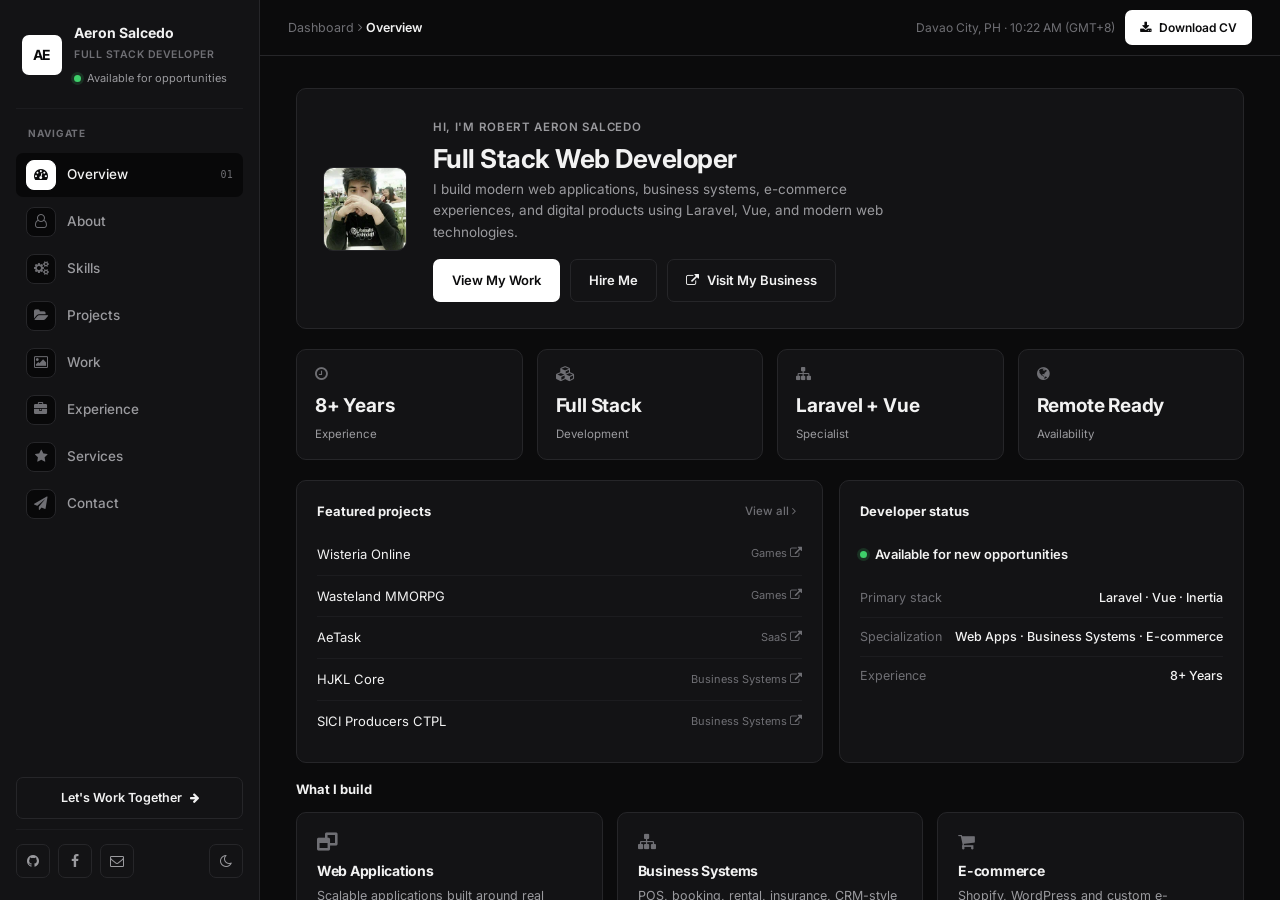
==== commit f1b67354: "added" ====
--- a/index.html
+++ b/index.html
@@ -22,7 +22,7 @@
             rel="stylesheet"
         />
         <link rel="stylesheet" href="assets/icons/font-awesome-4.7.0/css/font-awesome.min.css" />
-        <link rel="stylesheet" href="assets/css/redesign.css" />
+        <link rel="stylesheet" href="assets/css/dashboard.css" />
 
         <script>
             ;(function () {
@@ -35,651 +35,364 @@
             })()
         </script>
     </head>
-    <body id="top">
-        <!-- ================= NAV ================= -->
-        <header class="nav">
-            <div class="container">
-                <a href="#top" class="nav-brand">Aeron <span>Salcedo</span></a>
-
-                <nav class="nav-links">
-                    <a href="#about">About</a>
-                    <a href="#experience">Experience</a>
-                    <a href="#projects">Projects</a>
-                    <a href="#work">Work</a>
-                    <a href="#contact">Contact</a>
+    <body>
+        <div class="app-shell">
+            <!-- ================= SIDEBAR ================= -->
+            <aside class="sidebar" id="sidebar">
+                <div class="sidebar-brand">
+                    <div class="brand-mark">AE</div>
+                    <div class="brand-info">
+                        <div class="brand-name">Aeron Salcedo</div>
+                        <div class="brand-role">Full Stack Developer</div>
+                        <div class="brand-status"><span class="status-dot"></span> Available for opportunities</div>
+                    </div>
+                </div>
+
+                <div class="sidebar-nav-label">Navigate</div>
+                <nav class="sidebar-nav">
+                    <button type="button" class="nav-item" data-nav="overview" title="Overview (1)">
+                        <span class="nav-item-icon"><i class="fa fa-dashboard" aria-hidden="true"></i></span>
+                        <span class="nav-item-label">Overview</span>
+                        <span class="nav-item-index">01</span>
+                    </button>
+                    <button type="button" class="nav-item" data-nav="about" title="About (2)">
+                        <span class="nav-item-icon"><i class="fa fa-user-o" aria-hidden="true"></i></span>
+                        <span class="nav-item-label">About</span>
+                        <span class="nav-item-index">02</span>
+                    </button>
+                    <button type="button" class="nav-item" data-nav="skills" title="Skills (3)">
+                        <span class="nav-item-icon"><i class="fa fa-cogs" aria-hidden="true"></i></span>
+                        <span class="nav-item-label">Skills</span>
+                        <span class="nav-item-index">03</span>
+                    </button>
+                    <button type="button" class="nav-item" data-nav="projects" title="Projects (4)">
+                        <span class="nav-item-icon"><i class="fa fa-folder-open" aria-hidden="true"></i></span>
+                        <span class="nav-item-label">Projects</span>
+                        <span class="nav-item-index">04</span>
+                    </button>
+                    <button type="button" class="nav-item" data-nav="work" title="Work (5)">
+                        <span class="nav-item-icon"><i class="fa fa-picture-o" aria-hidden="true"></i></span>
+                        <span class="nav-item-label">Work</span>
+                        <span class="nav-item-index">05</span>
+                    </button>
+                    <button type="button" class="nav-item" data-nav="experience" title="Experience (6)">
+                        <span class="nav-item-icon"><i class="fa fa-briefcase" aria-hidden="true"></i></span>
+                        <span class="nav-item-label">Experience</span>
+                        <span class="nav-item-index">06</span>
+                    </button>
+                    <button type="button" class="nav-item" data-nav="services" title="Services (7)">
+                        <span class="nav-item-icon"><i class="fa fa-star" aria-hidden="true"></i></span>
+                        <span class="nav-item-label">Services</span>
+                        <span class="nav-item-index">07</span>
+                    </button>
+                    <button type="button" class="nav-item" data-nav="contact" title="Contact (8)">
+                        <span class="nav-item-icon"><i class="fa fa-paper-plane" aria-hidden="true"></i></span>
+                        <span class="nav-item-label">Contact</span>
+                        <span class="nav-item-index">08</span>
+                    </button>
                 </nav>
 
-                <div class="nav-actions">
-                    <button id="theme-toggle" class="icon-btn" type="button" aria-label="Toggle light and dark theme">
-                        <i class="fa fa-moon-o theme-icon-dark" aria-hidden="true"></i>
-                        <i class="fa fa-sun-o theme-icon-light" aria-hidden="true"></i>
-                    </button>
-                    <button
-                        id="nav-toggle"
-                        class="icon-btn nav-toggle"
-                        type="button"
-                        aria-label="Toggle menu"
-                        aria-controls="nav-mobile-panel"
-                    >
-                        <i class="fa fa-bars" aria-hidden="true"></i>
-                    </button>
-                </div>
-            </div>
-        </header>
-
-        <div class="nav-mobile-panel" id="nav-mobile-panel">
-            <div class="container">
-                <a href="#about">About</a>
-                <a href="#experience">Experience</a>
-                <a href="#projects">Projects</a>
-                <a href="#work">Work</a>
-                <a href="#contact">Contact</a>
+                <button type="button" class="sidebar-cta" data-goto="contact">
+                    Let's Work Together <i class="fa fa-arrow-right" aria-hidden="true"></i>
+                </button>
+
+                <div class="sidebar-footer">
+                    <div class="sidebar-socials">
+                        <a class="icon-btn" href="https://github.com/pulseandvitals/" target="_blank" rel="noopener" aria-label="GitHub" title="GitHub"><i class="fa fa-github" aria-hidden="true"></i></a>
+                        <a class="icon-btn" href="https://www.facebook.com/profile.php?id=61590846028616" target="_blank" rel="noopener" aria-label="Facebook" title="Facebook"><i class="fa fa-facebook" aria-hidden="true"></i></a>
+                        <a class="icon-btn" href="mailto:robertaeronsalcedo@gmail.com" aria-label="Email" title="Email"><i class="fa fa-envelope-o" aria-hidden="true"></i></a>
+                    </div>
+                    <button type="button" class="icon-btn" data-theme-toggle aria-label="Toggle light and dark theme" title="Toggle theme">
+                        <i class="fa fa-moon-o" aria-hidden="true"></i>
+                    </button>
+                </div>
+            </aside>
+
+            <div class="drawer-backdrop" id="drawer-backdrop"></div>
+
+            <!-- ================= MAIN ================= -->
+            <div class="app-main">
+                <header class="topbar">
+                    <div class="topbar-left">
+                        <button type="button" class="icon-btn drawer-toggle" id="drawer-toggle" aria-label="Open menu"><i class="fa fa-bars" aria-hidden="true"></i></button>
+                        <span class="breadcrumb" id="breadcrumb">Dashboard <i class="fa fa-angle-right" aria-hidden="true"></i> <strong>Overview</strong></span>
+                    </div>
+                    <div class="topbar-right">
+                        <span class="topbar-clock" id="topbar-clock"></span>
+                        <a href="assets/cv/Aeron_Latest_Resume.pdf" class="btn btn-solid btn-sm" download>
+                            <i class="fa fa-download" aria-hidden="true"></i> Download CV
+                        </a>
+                    </div>
+                </header>
+
+                <main class="content">
+
+                    <!-- ================= OVERVIEW ================= -->
+                    <section class="view" data-view="overview">
+                        <div class="card hero-panel">
+                            <div class="hero-photo"><img src="assets/images/my_image.jpg" alt="Robert Aeron Salcedo" /></div>
+                            <div>
+                                <span class="hero-eyebrow">Hi, I'm Robert Aeron Salcedo</span>
+                                <h1>Full Stack Web Developer</h1>
+                                <p class="hero-role">I build modern web applications, business systems, e-commerce experiences, and digital products using Laravel, Vue, and modern web technologies.</p>
+                                <div class="hero-actions">
+                                    <button type="button" class="btn btn-solid" data-goto="projects">View My Work</button>
+                                    <button type="button" class="btn btn-ghost" data-goto="contact">Hire Me</button>
+                                    <a href="https://business-page-ten-delta.vercel.app" class="btn btn-ghost" target="_blank" rel="noopener"><i class="fa fa-external-link" aria-hidden="true"></i> Visit My Business</a>
+                                </div>
+                            </div>
+                        </div>
+
+                        <div class="stat-grid">
+                            <div class="card stat-card">
+                                <i class="fa fa-clock-o" aria-hidden="true"></i>
+                                <div class="stat-value">8+ Years</div>
+                                <div class="stat-label">Experience</div>
+                            </div>
+                            <div class="card stat-card">
+                                <i class="fa fa-cubes" aria-hidden="true"></i>
+                                <div class="stat-value">Full Stack</div>
+                                <div class="stat-label">Development</div>
+                            </div>
+                            <div class="card stat-card">
+                                <i class="fa fa-sitemap" aria-hidden="true"></i>
+                                <div class="stat-value">Laravel + Vue</div>
+                                <div class="stat-label">Specialist</div>
+                            </div>
+                            <div class="card stat-card">
+                                <i class="fa fa-globe" aria-hidden="true"></i>
+                                <div class="stat-value">Remote Ready</div>
+                                <div class="stat-label">Availability</div>
+                            </div>
+                        </div>
+
+                        <div class="overview-grid">
+                            <div class="card">
+                                <div class="panel-title">Featured projects <button type="button" class="link-more" data-goto="projects">View all <i class="fa fa-angle-right" aria-hidden="true"></i></button></div>
+                                <div id="overview-projects"></div>
+                            </div>
+                            <div class="card status-panel">
+                                <div class="panel-title">Developer status</div>
+                                <div class="status-available"><span class="status-dot"></span> Available for new opportunities</div>
+                                <div class="info-row"><span class="info-label">Primary stack</span><span class="info-value">Laravel · Vue · Inertia</span></div>
+                                <div class="info-row"><span class="info-label">Specialization</span><span class="info-value">Web Apps · Business Systems · E-commerce</span></div>
+                                <div class="info-row"><span class="info-label">Experience</span><span class="info-value">8+ Years</span></div>
+                            </div>
+                        </div>
+
+                        <div class="panel-title" style="margin-top:16px;">What I build</div>
+                        <div class="services-grid" id="what-i-build-mount"></div>
+                    </section>
+
+                    <!-- ================= ABOUT ================= -->
+                    <section class="view" data-view="about">
+                        <div class="view-head">
+                            <span class="view-kicker">Profile</span>
+                            <h2 class="view-title">Background &amp; specialization</h2>
+                            <p class="view-lede">Who I am, what I focus on, and how I like to work.</p>
+                        </div>
+
+                        <div class="about-grid">
+                            <div class="card about-bio">
+                                <p>I'm a web developer based in Davao City, Philippines, focused on building full-stack applications end to end — from database and API design to the interfaces people actually use.</p>
+                                <p>Most of my work is built on Laravel and Vue.js, spanning client projects, government systems, e-commerce and internal tools, plus a handful of personal products I maintain in production.</p>
+                                <p>I specialize in multi-tenant architectures, payment gateway integrations, and turning ambiguous requirements into systems that hold up under real usage.</p>
+                            </div>
+
+                            <div class="about-side">
+                                <div class="card">
+                                    <div class="panel-title">Snapshot</div>
+                                    <div class="info-row"><span class="info-label">Location</span><span class="info-value">Davao City, PH</span></div>
+                                    <div class="info-row"><span class="info-label">Experience</span><span class="info-value">8+ years</span></div>
+                                    <div class="info-row"><span class="info-label">Projects delivered</span><span class="info-value">20+</span></div>
+                                    <div class="info-row"><span class="info-label">Companies &amp; clients</span><span class="info-value">10+</span></div>
+                                    <div class="info-row"><span class="info-label">Work preference</span><span class="info-value">Remote / Full-time / Contract</span></div>
+                                </div>
+                                <div class="card">
+                                    <div class="panel-title">Core strengths</div>
+                                    <ul class="strength-list">
+                                        <li>Full-stack ownership — DB to UI</li>
+                                        <li>Multi-tenancy &amp; RBAC architecture</li>
+                                        <li>Payment gateway integration (PayMongo, Cashier)</li>
+                                        <li>AI-assisted development workflows</li>
+                                    </ul>
+                                </div>
+                            </div>
+                        </div>
+                    </section>
+
+                    <!-- ================= SKILLS ================= -->
+                    <section class="view" data-view="skills">
+                        <div class="view-head">
+                            <span class="view-kicker">Stack</span>
+                            <h2 class="view-title">Technical skills</h2>
+                            <p class="view-lede">Technologies I use to design, build and ship full-stack applications.</p>
+                        </div>
+
+                        <div class="core-stack-block">
+                            <div class="core-stack-label">Core stack</div>
+                            <div class="core-stack-row" id="core-stack-mount"></div>
+                        </div>
+
+                        <div class="panel-title" style="margin-top:20px;">Also experienced with</div>
+                        <div class="skills-grid" id="skills-mount"></div>
+                    </section>
+
+                    <!-- ================= PROJECTS ================= -->
+                    <section class="view" data-view="projects">
+                        <div class="view-head">
+                            <span class="view-kicker">Portfolio</span>
+                            <h2 class="view-title">Project explorer</h2>
+                            <p class="view-lede">Live products, client builds and systems I've shipped. Click a card for details.</p>
+                        </div>
+                        <div class="filter-row" id="project-filters"></div>
+                        <div class="project-grid" id="project-grid"></div>
+                    </section>
+
+                    <!-- ================= WORK / SELECTED SCREENS ================= -->
+                    <section class="view" data-view="work">
+                        <div class="view-head">
+                            <span class="view-kicker">Selected Work</span>
+                            <h2 class="view-title">Project screens</h2>
+                            <p class="view-lede">A closer look at interfaces I've designed and built across client and personal projects.</p>
+                        </div>
+                        <div class="gallery-list" id="portfolio-galleries"></div>
+                    </section>
+
+                    <!-- ================= EXPERIENCE ================= -->
+                    <section class="view" data-view="experience">
+                        <div class="view-head">
+                            <span class="view-kicker">Background</span>
+                            <h2 class="view-title">Education &amp; work history</h2>
+                            <p class="view-lede">Where I studied and the teams I've built software with since 2019. Click a role to expand.</p>
+                        </div>
+
+                        <div class="exp-section-label">Education</div>
+                        <div class="edu-grid" id="education-mount"></div>
+
+                        <div class="exp-section-label">Work experience</div>
+                        <div class="timeline" id="experience-mount"></div>
+                    </section>
+
+                    <!-- ================= SERVICES ================= -->
+                    <section class="view" data-view="services">
+                        <div class="view-head">
+                            <span class="view-kicker">Offering</span>
+                            <h2 class="view-title">What I can provide</h2>
+                            <p class="view-lede">Ways I can help, whether you're hiring or scoping a project.</p>
+                        </div>
+                        <div class="services-grid" id="services-mount"></div>
+                    </section>
+
+                    <!-- ================= CONTACT ================= -->
+                    <section class="view" data-view="contact">
+                        <div class="view-head">
+                            <span class="view-kicker">Reach out</span>
+                            <h2 class="view-title">Have a project in mind?</h2>
+                            <p class="view-lede">Let's build something useful, scalable, and well-designed.</p>
+                        </div>
+
+                        <div class="card contact-cta-panel">
+                            <div class="status-available"><span class="status-dot"></span> Available for remote opportunities</div>
+                            <div class="hero-actions" style="margin-top:14px;">
+                                <a href="mailto:robertaeronsalcedo@gmail.com" class="btn btn-solid"><i class="fa fa-envelope-o" aria-hidden="true"></i> Email Me</a>
+                                <button type="button" class="btn btn-ghost" id="scroll-to-form"><i class="fa fa-arrow-right" aria-hidden="true"></i> Let's Work Together</button>
+                            </div>
+                        </div>
+
+                        <div class="contact-grid">
+                            <div class="card contact-info-list">
+                                <div class="contact-info-row">
+                                    <i class="fa fa-envelope-o" aria-hidden="true"></i>
+                                    <div><div class="ci-label">Email</div><a class="ci-value" href="mailto:robertaeronsalcedo@gmail.com">robertaeronsalcedo@gmail.com</a></div>
+                                </div>
+                                <div class="contact-info-row">
+                                    <i class="fa fa-phone" aria-hidden="true"></i>
+                                    <div><div class="ci-label">Phone</div><a class="ci-value" href="tel:+639454231298">+63 945 4231 298</a></div>
+                                </div>
+                                <div class="contact-info-row">
+                                    <i class="fa fa-map-marker" aria-hidden="true"></i>
+                                    <div><div class="ci-label">Location</div><span class="ci-value">Davao City, Philippines</span></div>
+                                </div>
+                                <div class="contact-info-row">
+                                    <i class="fa fa-check-circle" aria-hidden="true"></i>
+                                    <div><div class="ci-label">Availability</div><span class="ci-value">Open to remote opportunities</span></div>
+                                </div>
+                                <div class="contact-info-row">
+                                    <i class="fa fa-share-alt" aria-hidden="true"></i>
+                                    <div>
+                                        <div class="ci-label">Social</div>
+                                        <div class="tag-row" style="margin-top:4px;">
+                                            <a class="icon-btn" href="https://github.com/pulseandvitals/" target="_blank" rel="noopener" aria-label="GitHub"><i class="fa fa-github" aria-hidden="true"></i></a>
+                                            <a class="icon-btn" href="https://www.facebook.com/profile.php?id=61590846028616" target="_blank" rel="noopener" aria-label="Facebook"><i class="fa fa-facebook" aria-hidden="true"></i></a>
+                                        </div>
+                                    </div>
+                                </div>
+                            </div>
+
+                            <form class="card contact-form" id="contact-form">
+                                <div class="panel-title">Start a conversation</div>
+                                <div class="form-row">
+                                    <label for="cf-name">Name</label>
+                                    <input id="cf-name" name="name" type="text" required placeholder="Your name" />
+                                </div>
+                                <div class="form-row">
+                                    <label for="cf-email">Email</label>
+                                    <input id="cf-email" name="email" type="email" required placeholder="you@example.com" />
+                                </div>
+                                <div class="form-row">
+                                    <label for="cf-message">Message</label>
+                                    <textarea id="cf-message" name="message" rows="4" required placeholder="Tell me about your project..."></textarea>
+                                </div>
+                                <button type="submit" class="btn btn-solid btn-block"><i class="fa fa-paper-plane" aria-hidden="true"></i> Start a conversation</button>
+                            </form>
+                        </div>
+                    </section>
+
+                </main>
             </div>
         </div>
 
-        <!-- ================= HERO ================= -->
-        <section class="hero">
-            <div class="container">
-                <div class="hero-photo">
-                    <img src="assets/images/my_image.jpg" alt="Robert Aeron Salcedo" />
-                </div>
-
-                <div>
-                    <span class="hero-eyebrow">Hello, I'm</span>
-                    <h1>Robert Aeron Salcedo</h1>
-                    <p class="hero-role">Full-Stack Web Developer — Laravel &amp; Vue.js specialist</p>
-
-                    <ul class="hero-meta">
-                        <li><i class="fa fa-envelope-o"></i> robertaeronsalcedo@gmail.com</li>
-                        <li><i class="fa fa-phone"></i> +63 945 4231 298</li>
-                        <li><i class="fa fa-map-marker"></i> Davao City, Philippines</li>
-                    </ul>
-
-                    <div class="hero-actions">
-                        <a href="assets/cv/Aeron_Latest_Resume.pdf" class="btn btn-solid" download>
-                            <i class="fa fa-download"></i> Download CV
-                        </a>
-                        <a
-                            href="https://business-page-ten-delta.vercel.app"
-                            class="btn btn-ghost"
-                            target="_blank"
-                            rel="noopener"
-                        >
-                            <i class="fa fa-briefcase"></i> Business page
-                        </a>
-                    </div>
-
-                    <div class="social-row">
-                        <a
-                            class="icon-btn"
-                            href="https://www.facebook.com/profile.php?id=61590846028616"
-                            target="_blank"
-                            rel="noopener"
-                            aria-label="Facebook"
-                            ><i class="fa fa-facebook"></i
-                        ></a>
-                        <a
-                            class="icon-btn"
-                            href="https://github.com/pulseandvitals/"
-                            target="_blank"
-                            rel="noopener"
-                            aria-label="GitHub"
-                            ><i class="fa fa-github"></i
-                        ></a>
-                    </div>
+        <!-- ================= PROJECT MODAL ================= -->
+        <div class="modal-overlay" id="project-modal">
+            <div class="modal-panel">
+                <div class="modal-head">
+                    <h2 id="modal-title"></h2>
+                    <button type="button" class="modal-close" id="modal-close" aria-label="Close"><i class="fa fa-times" aria-hidden="true"></i></button>
+                </div>
+                <div class="modal-type" id="modal-type"></div>
+                <div class="modal-role"><i class="fa fa-user-o" aria-hidden="true"></i> My role: <strong id="modal-role"></strong></div>
+
+                <div class="modal-section">
+                    <div class="modal-section-title">Problem</div>
+                    <p id="modal-problem"></p>
+                </div>
+                <div class="modal-section">
+                    <div class="modal-section-title">Challenge</div>
+                    <p id="modal-challenge"></p>
+                </div>
+                <div class="modal-section">
+                    <div class="modal-section-title">Solution</div>
+                    <p id="modal-solution"></p>
+                </div>
+                <div class="modal-section">
+                    <div class="modal-section-title">Key features</div>
+                    <ul class="modal-features" id="modal-features"></ul>
+                </div>
+                <div class="modal-section">
+                    <div class="modal-section-title">Technologies</div>
+                    <div class="tag-row" id="modal-tech"></div>
+                </div>
+                <div class="modal-section" id="modal-gallery-section">
+                    <div class="modal-section-title">Screenshots</div>
+                    <div class="modal-gallery" id="modal-gallery"></div>
+                </div>
+
+                <div class="modal-actions">
+                    <a href="#" target="_blank" rel="noopener" class="btn btn-solid" id="modal-link">Visit live site <i class="fa fa-external-link" aria-hidden="true"></i></a>
                 </div>
             </div>
-        </section>
-
-        <!-- ================= ABOUT + SKILLS ================= -->
-        <section id="about">
-            <div class="container">
-                <span class="section-kicker">About</span>
-                <h2 class="section-title">Background &amp; toolkit</h2>
-                <p class="section-lede">A quick rundown of who I am and the tools I build with day to day.</p>
-
-                <div class="about-grid">
-                    <div class="about-bio reveal">
-                        <p>
-                            I'm a web developer based in Davao City, Philippines, focused on building full-stack
-                            applications end to end — from database and API design to the interfaces people actually
-                            use.
-                        </p>
-                        <p>
-                            Most of my work is built on Laravel and Vue.js, spanning client projects, government
-                            systems, e-commerce and internal tools, plus a handful of personal products I maintain in
-                            production.
-                        </p>
-
-                        <div class="stat-row">
-                            <div>
-                                <span class="stat-num">8+</span>
-                                <span class="stat-label">Years experience</span>
-                            </div>
-                            <div>
-                                <span class="stat-num">20+</span>
-                                <span class="stat-label">Projects delivered</span>
-                            </div>
-                            <div>
-                                <span class="stat-num">10+</span>
-                                <span class="stat-label">Companies &amp; clients</span>
-                            </div>
-                        </div>
-
-                        <ul class="focus-list">
-                            <li>Full-stack web development (Laravel, Vue, InertiaJS)</li>
-                            <li>REST API design &amp; third-party integrations</li>
-                            <li>AI-assisted tooling (OpenAI, Claude, Gemini)</li>
-                            <li>Payment gateway integration (PayMongo, Cashier)</li>
-                        </ul>
-                    </div>
-
-                    <div class="about-skills reveal">
-                        <div class="skill-group">
-                            <div class="skill-group-title">Backend</div>
-                            <div class="tag-row">
-                                <span class="tag">PHP</span>
-                                <span class="tag">Laravel</span>
-                                <span class="tag">Laravel Ecosystem</span>
-                                <span class="tag">Blade</span>
-                                <span class="tag">Livewire</span>
-                                <span class="tag">Laravel Broadcast</span>
-                                <span class="tag">Yii2</span>
-                                <span class="tag">C#</span>
-                                <span class="tag">RESTful API</span>
-                                <span class="tag">SwaggerUI</span>
-                                <span class="tag">Postman</span>
-                                <span class="tag">Webhooks</span>
-                                <span class="tag">Multi-tenancy Architecture</span>
-                                <span class="tag">RBAC &amp; Audit Logging</span>
-                                <span class="tag">PDF Generation</span>
-                            </div>
-                        </div>
-
-                        <div class="skill-group">
-                            <div class="skill-group-title">Frontend</div>
-                            <div class="tag-row">
-                                <span class="tag">Vue 2 / 3</span>
-                                <span class="tag">Pinia</span>
-                                <span class="tag">InertiaJS</span>
-                                <span class="tag">ReactJS</span>
-                                <span class="tag">JavaScript</span>
-                                <span class="tag">jQuery</span>
-                                <span class="tag">Tailwind CSS</span>
-                                <span class="tag">Bootstrap CSS</span>
-                                <span class="tag">HTML / CSS</span>
-                            </div>
-                        </div>
-
-                        <div class="skill-group">
-                            <div class="skill-group-title">CMS, database &amp; payments</div>
-                            <div class="tag-row">
-                                <span class="tag">WordPress</span>
-                                <span class="tag">WordPress Plugins</span>
-                                <span class="tag">Custom Themes</span>
-                                <span class="tag">WooCommerce</span>
-                                <span class="tag">Shopify</span>
-                                <span class="tag">MySQL</span>
-                                <span class="tag">PostgreSQL</span>
-                                <span class="tag">PayMongo</span>
-                                <span class="tag">Laravel Cashier</span>
-                                <span class="tag">Payment Gateway Integration</span>
-                            </div>
-                        </div>
-
-                        <div class="skill-group">
-                            <div class="skill-group-title">Server &amp; DevOps</div>
-                            <div class="tag-row">
-                                <span class="tag">Docker</span>
-                                <span class="tag">Git</span>
-                                <span class="tag">GitHub</span>
-                                <span class="tag">GitLab</span>
-                                <span class="tag">BitBucket</span>
-                                <span class="tag">FTP</span>
-                                <span class="tag">SSH</span>
-                                <span class="tag">CLI</span>
-                                <span class="tag">Hostinger</span>
-                                <span class="tag">cPanel</span>
-                                <span class="tag">Domain / DNS Config</span>
-                                <span class="tag">Cron</span>
-                                <span class="tag">Supervisor</span>
-                                <span class="tag">WAMP</span>
-                            </div>
-                        </div>
-
-                        <div class="skill-group">
-                            <div class="skill-group-title">AI experience</div>
-                            <div class="tag-row">
-                                <span class="tag">Claude AI</span>
-                                <span class="tag">Claude MCP</span>
-                                <span class="tag">ChatGPT</span>
-                                <span class="tag">OpenAI</span>
-                                <span class="tag">Gemini</span>
-                                <span class="tag">Gamma AI</span>
-                                <span class="tag">GitHub Copilot</span>
-                                <span class="tag">Perplexity</span>
-                                <span class="tag">Sage Pilot</span>
-                                <span class="tag">DeepSeek</span>
-                            </div>
-                        </div>
-
-                        <div class="skill-group">
-                            <div class="skill-group-title">Design &amp; collaboration</div>
-                            <div class="tag-row">
-                                <span class="tag">Canva</span>
-                                <span class="tag">Figma</span>
-                                <span class="tag">Illustrator</span>
-                                <span class="tag">Jira</span>
-                                <span class="tag">Trello</span>
-                                <span class="tag">Slack</span>
-                                <span class="tag">Teams</span>
-                            </div>
-                        </div>
-
-                        <div class="skill-group">
-                            <div class="skill-group-title">Working style</div>
-                            <div class="tag-row">
-                                <span class="tag">Communication</span>
-                                <span class="tag">Problem Solving</span>
-                                <span class="tag">Project Management</span>
-                                <span class="tag">Collaboration</span>
-                                <span class="tag">Adaptability</span>
-                            </div>
-                        </div>
-                    </div>
-                </div>
-            </div>
-        </section>
-
-        <!-- ================= EXPERIENCE ================= -->
-        <section id="experience">
-            <div class="container">
-                <span class="section-kicker">Experience</span>
-                <h2 class="section-title">Education &amp; work history</h2>
-                <p class="section-lede">Where I studied and the teams I've built software with since 2019.</p>
-
-                <div class="edu-block">
-                    <div class="exp-col-title">Education</div>
-                    <div class="timeline timeline--grid">
-                        <div class="timeline-item">
-                            <h4>University of Mindanao College</h4>
-                            <span class="org">Davao City</span>
-                            <span class="period">2013 – 2019</span>
-                            <p>Bachelor of Science in Information Technology</p>
-                        </div>
-                        <div class="timeline-item">
-                            <h4>Cabantian National High School</h4>
-                            <span class="org">Davao City</span>
-                            <span class="period">2009 – 2013</span>
-                        </div>
-                    </div>
-                </div>
-
-                <div class="work-block">
-                    <div class="exp-col-title">Work experience</div>
-                    <div class="timeline">
-                        <div class="timeline-item">
-                            <h4>Full Stack Web Developer</h4>
-                            <span class="org">RCSC Ltd — Remote (US)</span>
-                            <span class="period">Heavy Equipment Rental · Solo Development</span>
-                            <p>
-                                Developed a full-featured heavy equipment rental platform enabling efficient booking,
-                                real-time inventory management and seamless customer interactions, with a responsive
-                                interface optimized across desktop and mobile.
-                            </p>
-                            <div class="tag-row">
-                                <span class="tag">Laravel</span>
-                                <span class="tag">Vue 3</span>
-                                <span class="tag">InertiaJS</span>
-                                <span class="tag">Tailwind CSS</span>
-                                <span class="tag">Stripe API</span>
-                                <span class="tag">CalendarJS</span>
-                                <span class="tag">ChatGPT</span>
-                            </div>
-                        </div>
-                        <div class="timeline-item">
-                            <h4>Full Stack Web Developer</h4>
-                            <span class="org">GuttVannm Architect — Remote (US)</span>
-                            <span class="period">Solo Development</span>
-                            <p>
-                                Built a scheduling app for architectural laser scan requests — clients see the shortest
-                                technician route on booking, plus full visibility into scan requests and scheduled
-                                appointments.
-                            </p>
-                            <div class="tag-row">
-                                <span class="tag">Laravel</span>
-                                <span class="tag">Vue 3</span>
-                                <span class="tag">InertiaJS</span>
-                                <span class="tag">Tailwind CSS</span>
-                                <span class="tag">Figma</span>
-                                <span class="tag">ChatGPT</span>
-                                <span class="tag">GitHub Copilot</span>
-                                <span class="tag">Stripe API</span>
-                            </div>
-                        </div>
-                        <div class="timeline-item">
-                            <h4>Full Stack Web Developer</h4>
-                            <span class="org">Wisteria Online &amp; Wasteland MMORPG</span>
-                            <span class="period">Personal Project · Solo Development</span>
-                            <p>
-                                Built modular PvP/PvE systems with real-time polling, pause/resume controls and scalable
-                                event triggers, plus forums, guild tools and event calendars to drive player retention.
-                                Zones, factions and quest lines are inspired by Filipino culture.
-                            </p>
-                            <div class="tag-row">
-                                <span class="tag">Laravel</span>
-                                <span class="tag">Vue 3</span>
-                                <span class="tag">InertiaJS</span>
-                                <span class="tag">Tailwind CSS</span>
-                                <span class="tag">Canva</span>
-                                <span class="tag">ChatGPT</span>
-                                <span class="tag">GitHub Copilot</span>
-                            </div>
-                        </div>
-                        <div class="timeline-item">
-                            <h4>Full Stack Web Developer</h4>
-                            <span class="org">TITAN Inc.</span>
-                            <span class="period">Full time</span>
-                            <p>
-                                Developed the MSWD system for Makati City Government, with layered security and query
-                                optimization for data accuracy and performance at scale.
-                            </p>
-                            <div class="tag-row">
-                                <span class="tag">Laravel</span>
-                                <span class="tag">Vue.js</span>
-                                <span class="tag">Bootstrap CSS</span>
-                                <span class="tag">RESTful API</span>
-                            </div>
-                        </div>
-                        <div class="timeline-item">
-                            <h4>Full Stack Web Developer</h4>
-                            <span class="org">VPI Cars Manila</span>
-                            <span class="period">Contractual</span>
-                            <p>
-                                Built a nationwide car rental platform with end-to-end admin and affiliate booking
-                                workflows.
-                            </p>
-                            <div class="tag-row">
-                                <span class="tag">Laravel</span>
-                                <span class="tag">Vue.js</span>
-                                <span class="tag">Tailwind CSS</span>
-                                <span class="tag">RESTful API</span>
-                            </div>
-                        </div>
-                        <div class="timeline-item">
-                            <h4>Full Stack Web Developer</h4>
-                            <span class="org">Local Client</span>
-                            <span class="period">Project based</span>
-                            <p>
-                                Built a hair-cut scheduling system with multi-tenancy support for multiple business
-                                locations.
-                            </p>
-                            <div class="tag-row">
-                                <span class="tag">Laravel</span>
-                                <span class="tag">Blade</span>
-                                <span class="tag">Bootstrap CSS</span>
-                            </div>
-                        </div>
-                        <div class="timeline-item">
-                            <h4>Full Stack Web Developer</h4>
-                            <span class="org">Nest18</span>
-                            <span class="period">Project based</span>
-                            <p>
-                                Built OpenAI-assisted header generation for writers, including a family-tree hierarchy
-                                for header labeling.
-                            </p>
-                            <div class="tag-row">
-                                <span class="tag">Laravel</span>
-                                <span class="tag">Vue.js</span>
-                                <span class="tag">InertiaJS</span>
-                                <span class="tag">Tailwind CSS</span>
-                                <span class="tag">OpenAI</span>
-                            </div>
-                        </div>
-                        <div class="timeline-item">
-                            <h4>Backend Developer</h4>
-                            <span class="org">CresCode Inc.</span>
-                            <span class="period">Apr 2023 – Dec 2023</span>
-                            <p>
-                                Developed and refactored REST APIs, migrated legacy Laravel projects to newer versions,
-                                and tested endpoints in SwaggerUI.
-                            </p>
-                            <div class="tag-row">
-                                <span class="tag">Laravel</span>
-                                <span class="tag">RESTful API</span>
-                                <span class="tag">SwaggerUI</span>
-                            </div>
-                        </div>
-                        <div class="timeline-item">
-                            <h4>Full Stack Web Developer</h4>
-                            <span class="org">FoxComm Ltd</span>
-                            <span class="period">Apr 2021 – Apr 2023</span>
-                            <p>
-                                Built projects with Laravel, Vue and InertiaJS, managed WordPress blogs, and maintained
-                                a single-vendor Shopify store.
-                            </p>
-                            <div class="tag-row">
-                                <span class="tag">Laravel</span>
-                                <span class="tag">Vue.js</span>
-                                <span class="tag">InertiaJS</span>
-                                <span class="tag">WordPress</span>
-                                <span class="tag">Shopify</span>
-                            </div>
-                        </div>
-                        <div class="timeline-item">
-                            <h4>Full Stack Web Developer</h4>
-                            <span class="org">Artisans Developer</span>
-                            <span class="period">May 2020 – Apr 2021</span>
-                            <p>
-                                Built sites on Laravel, WordPress and Shopify, with UI and graphic design work in Canva.
-                            </p>
-                            <div class="tag-row">
-                                <span class="tag">Laravel</span>
-                                <span class="tag">WordPress</span>
-                                <span class="tag">Shopify</span>
-                                <span class="tag">Canva</span>
-                            </div>
-                        </div>
-                        <div class="timeline-item">
-                            <h4>Full Stack Web Developer</h4>
-                            <span class="org">Segworks</span>
-                            <span class="period">Mar 2019 – Apr 2020</span>
-                            <p>Maintained databases, refactored queries, and developed new features and fixes.</p>
-                            <div class="tag-row">
-                                <span class="tag">PHP</span>
-                                <span class="tag">MySQL</span>
-                            </div>
-                        </div>
-                    </div>
-                </div>
-            </div>
-        </section>
-
-        <!-- ================= LIVE PROJECTS ================= -->
-        <section id="projects">
-            <div class="container">
-                <span class="section-kicker">Live Projects</span>
-                <h2 class="section-title">Products in production</h2>
-                <p class="section-lede">Personal projects I've built and deployed that are live and running today.</p>
-
-                <div class="project-grid">
-                    <article class="project-card reveal">
-                        <div class="project-card-top">
-                            <h3>Wisteria Online</h3>
-                            <i class="fa fa-external-link"></i>
-                        </div>
-                        <p>Browser-based MMORPG with persistent player progression and real-time systems.</p>
-                        <div class="tag-row">
-                            <span class="tag">MMORPG</span>
-                            <span class="tag">Game Dev</span>
-                        </div>
-                        <a class="btn btn-ghost btn-sm" href="https://wisteriaonline.com" target="_blank" rel="noopener"
-                            >Visit site</a
-                        >
-                    </article>
-
-                    <article class="project-card reveal">
-                        <div class="project-card-top">
-                            <h3>Wasteland MMORPG</h3>
-                            <i class="fa fa-external-link"></i>
-                        </div>
-                        <p>Post-apocalyptic themed browser MMORPG.</p>
-                        <div class="tag-row">
-                            <span class="tag">MMORPG</span>
-                            <span class="tag">Game Dev</span>
-                        </div>
-                        <a
-                            class="btn btn-ghost btn-sm"
-                            href="https://wastelandmmorpg.com"
-                            target="_blank"
-                            rel="noopener"
-                            >Visit site</a
-                        >
-                    </article>
-
-                    <article class="project-card reveal">
-                        <div class="project-card-top">
-                            <h3>AeTask</h3>
-                            <i class="fa fa-external-link"></i>
-                        </div>
-                        <p>Kanban-style board and workflow management tool for teams.</p>
-                        <div class="tag-row">
-                            <span class="tag">Productivity</span>
-                            <span class="tag">SaaS</span>
-                        </div>
-                        <a class="btn btn-ghost btn-sm" href="https://aetask.xyz" target="_blank" rel="noopener"
-                            >Visit site</a
-                        >
-                    </article>
-
-                    <article class="project-card reveal">
-                        <div class="project-card-top">
-                            <h3>HJKL Core</h3>
-                            <i class="fa fa-external-link"></i>
-                        </div>
-                        <p>
-                            Multi-tenant POS platform with an owner dashboard, audit logs and sales reporting for
-                            multiple businesses.
-                        </p>
-                        <div class="tag-row">
-                            <span class="tag">POS</span>
-                            <span class="tag">Multi-tenant</span>
-                        </div>
-                        <a class="btn btn-ghost btn-sm" href="https://hjklcore.com" target="_blank" rel="noopener"
-                            >Visit site</a
-                        >
-                    </article>
-
-                    <article class="project-card reveal">
-                        <div class="project-card-top">
-                            <h3>SICI Producers CTPL</h3>
-                            <i class="fa fa-external-link"></i>
-                        </div>
-                        <p>
-                            Online CTPL insurance issuance platform — motor risk assessment, policy issuance and a
-                            producer wallet.
-                        </p>
-                        <div class="tag-row">
-                            <span class="tag">Insurance</span>
-                            <span class="tag">Fintech</span>
-                        </div>
-                        <a
-                            class="btn btn-ghost btn-sm"
-                            href="https://siciproducersctpl.com"
-                            target="_blank"
-                            rel="noopener"
-                            >Visit site</a
-                        >
-                    </article>
-
-                    <article class="project-card reveal">
-                        <div class="project-card-top">
-                            <h3>Resumatik</h3>
-                            <i class="fa fa-external-link"></i>
-                        </div>
-                        <p>Online CV/resume builder for creating and exporting polished, ready-to-send resumes.</p>
-                        <div class="tag-row">
-                            <span class="tag">Resume Builder</span>
-                            <span class="tag">SaaS</span>
-                        </div>
-                        <a class="btn btn-ghost btn-sm" href="https://resumatik.xyz" target="_blank" rel="noopener"
-                            >Visit site</a
-                        >
-                    </article>
-                </div>
-            </div>
-        </section>
-
-        <!-- ================= PORTFOLIO / SELECTED WORK ================= -->
-        <section id="work">
-            <div class="container">
-                <span class="section-kicker">Selected Work</span>
-                <h2 class="section-title">Project screens</h2>
-                <p class="section-lede">
-                    A closer look at interfaces I've designed and built across client and personal projects.
-                </p>
-
-                <div class="gallery-list" id="portfolio-galleries"></div>
-            </div>
-        </section>
-
-        <!-- ================= CONTACT ================= -->
-        <section id="contact">
-            <div class="container">
-                <span class="section-kicker">Contact</span>
-                <h2 class="section-title">Let's build something</h2>
-                <p class="section-lede">
-                    Open to full-stack roles and freelance projects — reach out any of these ways.
-                </p>
-
-                <div class="contact-grid">
-                    <div class="contact-item">
-                        <i class="fa fa-envelope-o"></i>
-                        <h4>Email</h4>
-                        <a href="mailto:robertaeronsalcedo@gmail.com">robertaeronsalcedo@gmail.com</a>
-                    </div>
-                    <div class="contact-item">
-                        <i class="fa fa-phone"></i>
-                        <h4>Phone</h4>
-                        <a href="tel:+639454231298">+63 945 4231 298</a>
-                    </div>
-                    <div class="contact-item">
-                        <i class="fa fa-map-marker"></i>
-                        <h4>Location</h4>
-                        <span>Davao City, Philippines</span>
-                    </div>
-                    <div class="contact-item">
-                        <i class="fa fa-share-alt"></i>
-                        <h4>Social</h4>
-                        <div class="social-row" style="margin-top: 8px">
-                            <a
-                                class="icon-btn"
-                                href="https://www.facebook.com/profile.php?id=61590846028616"
-                                target="_blank"
-                                rel="noopener"
-                                aria-label="Facebook"
-                                ><i class="fa fa-facebook"></i
-                            ></a>
-                            <a
-                                class="icon-btn"
-                                href="https://github.com/pulseandvitals/"
-                                target="_blank"
-                                rel="noopener"
-                                aria-label="GitHub"
-                                ><i class="fa fa-github"></i
-                            ></a>
-                        </div>
-                    </div>
-                </div>
-            </div>
-        </section>
-
-        <footer class="site-footer">
-            <div class="container">
-                <span>© 2026 Robert Aeron Salcedo. All rights reserved.</span>
-                <span>Designed &amp; built by Aeron.</span>
-            </div>
-        </footer>
+        </div>
 
         <!-- ================= LIGHTBOX ================= -->
         <div class="lightbox" id="lightbox">
@@ -695,7 +408,7 @@
         </div>
 
         <script src="assets/js/portfolio-data.js"></script>
-        <script src="assets/js/redesign.js"></script>
+        <script src="assets/js/dashboard-data.js"></script>
+        <script src="assets/js/dashboard.js"></script>
     </body>
 </html>
-
--- a/assets/css/dashboard.css
+++ b/assets/css/dashboard.css
@@ -0,0 +1,756 @@
+/*
+===============================================
+PORTFOLIO — DASHBOARD REDESIGN
+Single-viewport app shell. Monochrome, compact, informative.
+===============================================
+*/
+
+/* ---------- Reset ---------- */
+*, *::before, *::after { box-sizing: border-box; }
+html, body, h1, h2, h3, h4, p, ul, ol, figure { margin: 0; padding: 0; }
+ul { list-style: none; }
+img { max-width: 100%; display: block; }
+a { color: inherit; text-decoration: none; }
+button { font: inherit; color: inherit; background: none; border: 0; cursor: pointer; }
+input, textarea { font: inherit; color: inherit; background: none; }
+:focus-visible { outline: 2px solid var(--text); outline-offset: 2px; }
+
+/* ---------- Theme tokens ---------- */
+:root {
+  --bg: #0b0b0c;
+  --bg-elevated: #131315;
+  --bg-sunken: #080809;
+  --text: #f2f2f2;
+  --text-muted: #9a9a9e;
+  --text-faint: #6f6f74;
+  --border: #262629;
+  --border-soft: #1c1c1f;
+  --accent: #ffffff;
+  --accent-contrast: #0b0b0c;
+  --scrim: rgba(0, 0, 0, 0.82);
+
+  --radius: 10px;
+  --radius-sm: 7px;
+  --sidebar-w: 260px;
+  --sidebar-w-icon: 76px;
+  --topbar-h: 56px;
+}
+
+:root[data-theme='light'] {
+  --bg: #ffffff;
+  --bg-elevated: #f6f6f7;
+  --bg-sunken: #eeeeef;
+  --text: #17171a;
+  --text-muted: #6b6b70;
+  --text-faint: #97979c;
+  --border: #e4e4e6;
+  --border-soft: #ececee;
+  --accent: #17171a;
+  --accent-contrast: #ffffff;
+  --scrim: rgba(10, 10, 10, 0.86);
+}
+
+@media (prefers-color-scheme: light) {
+  :root:not([data-theme='dark']) {
+    --bg: #ffffff;
+    --bg-elevated: #f6f6f7;
+    --bg-sunken: #eeeeef;
+    --text: #17171a;
+    --text-muted: #6b6b70;
+    --text-faint: #97979c;
+    --border: #e4e4e6;
+    --border-soft: #ececee;
+    --accent: #17171a;
+    --accent-contrast: #ffffff;
+    --scrim: rgba(10, 10, 10, 0.86);
+  }
+}
+
+html, body {
+  height: 100%;
+  overscroll-behavior: none;
+}
+
+body {
+  background: var(--bg-sunken);
+  color: var(--text);
+  font-family: 'Inter', -apple-system, BlinkMacSystemFont, 'Segoe UI', Roboto, sans-serif;
+  font-size: 14px;
+  line-height: 1.6;
+  -webkit-font-smoothing: antialiased;
+  overflow: hidden;
+}
+
+h1, h2, h3, h4 { font-weight: 700; letter-spacing: -0.02em; line-height: 1.2; }
+
+::-webkit-scrollbar { width: 9px; height: 9px; }
+::-webkit-scrollbar-track { background: transparent; }
+::-webkit-scrollbar-thumb { background: var(--border); border-radius: 20px; }
+::-webkit-scrollbar-thumb:hover { background: var(--text-faint); }
+
+.tag {
+  display: inline-flex;
+  align-items: center;
+  padding: 4px 10px;
+  font-size: 11.5px;
+  font-weight: 500;
+  color: var(--text-muted);
+  background: var(--bg-elevated);
+  border: 1px solid var(--border);
+  border-radius: 999px;
+  white-space: nowrap;
+}
+
+.tag-row { display: flex; flex-wrap: wrap; gap: 6px; }
+
+.btn {
+  display: inline-flex;
+  align-items: center;
+  gap: 8px;
+  padding: 10px 18px;
+  font-size: 13px;
+  font-weight: 600;
+  border-radius: var(--radius-sm);
+  border: 1px solid transparent;
+  transition: transform 0.15s ease, background-color 0.15s ease, border-color 0.15s ease, opacity 0.15s ease;
+  cursor: pointer;
+}
+.btn:active { transform: scale(0.97); }
+.btn-solid { background: var(--accent); color: var(--accent-contrast); }
+.btn-solid:hover { opacity: 0.88; }
+.btn-ghost { border-color: var(--border); color: var(--text); }
+.btn-ghost:hover { border-color: var(--text-faint); background: var(--bg-elevated); }
+.btn-sm { padding: 7px 14px; font-size: 12px; }
+.btn-block { width: 100%; justify-content: center; }
+
+/* ---------- App shell ---------- */
+.app-shell {
+  height: 100vh;
+  height: 100dvh;
+  display: flex;
+}
+
+/* ---------- Sidebar ---------- */
+.sidebar {
+  width: var(--sidebar-w);
+  flex-shrink: 0;
+  background: var(--bg-elevated);
+  border-right: 1px solid var(--border);
+  display: flex;
+  flex-direction: column;
+  padding: 22px 16px;
+  transition: width 0.2s ease;
+  z-index: 40;
+}
+
+.sidebar-brand {
+  display: flex;
+  align-items: center;
+  gap: 12px;
+  padding: 0 6px 20px;
+  border-bottom: 1px solid var(--border-soft);
+  margin-bottom: 16px;
+}
+
+.brand-mark {
+  width: 40px;
+  height: 40px;
+  flex-shrink: 0;
+  border-radius: var(--radius-sm);
+  background: var(--accent);
+  color: var(--accent-contrast);
+  display: flex;
+  align-items: center;
+  justify-content: center;
+  font-weight: 700;
+  font-size: 14px;
+  letter-spacing: -0.02em;
+}
+
+.brand-info { min-width: 0; }
+.brand-name { font-size: 14px; font-weight: 700; white-space: nowrap; overflow: hidden; text-overflow: ellipsis; }
+.brand-role {
+  font-size: 10.5px;
+  font-weight: 600;
+  text-transform: uppercase;
+  letter-spacing: 0.05em;
+  color: var(--text-faint);
+  margin-top: 3px;
+  white-space: nowrap;
+}
+.brand-status {
+  display: flex;
+  align-items: center;
+  gap: 6px;
+  font-size: 11px;
+  color: var(--text-muted);
+  margin-top: 6px;
+  white-space: nowrap;
+}
+.status-dot {
+  width: 7px;
+  height: 7px;
+  border-radius: 50%;
+  background: #3ecf6a;
+  flex-shrink: 0;
+  box-shadow: 0 0 0 3px rgba(62, 207, 106, 0.16);
+}
+
+.sidebar-nav-label {
+  font-size: 10px;
+  font-weight: 700;
+  text-transform: uppercase;
+  letter-spacing: 0.09em;
+  color: var(--text-faint);
+  padding: 0 12px;
+  margin-bottom: 8px;
+}
+
+.sidebar-nav {
+  flex: 1;
+  display: flex;
+  flex-direction: column;
+  gap: 3px;
+  overflow-y: auto;
+  padding-top: 4px;
+}
+
+.nav-item {
+  display: flex;
+  align-items: center;
+  gap: 11px;
+  padding: 7px 10px;
+  border-radius: var(--radius-sm);
+  font-size: 13.5px;
+  font-weight: 500;
+  color: var(--text-muted);
+  position: relative;
+  width: 100%;
+  text-align: left;
+  transition: background-color 0.15s ease, color 0.15s ease;
+}
+.nav-item-icon {
+  width: 30px;
+  height: 30px;
+  flex-shrink: 0;
+  display: flex;
+  align-items: center;
+  justify-content: center;
+  border-radius: 8px;
+  background: var(--bg-sunken);
+  border: 1px solid var(--border);
+  color: var(--text-faint);
+  font-size: 13.5px;
+  transition: background-color 0.15s ease, border-color 0.15s ease, color 0.15s ease;
+}
+.nav-item:hover .nav-item-icon { border-color: var(--text-faint); color: var(--text); }
+.nav-item:hover { color: var(--text); background: var(--bg-sunken); }
+.nav-item.is-active {
+  color: var(--text);
+  background: var(--bg-sunken);
+}
+.nav-item.is-active .nav-item-icon {
+  background: var(--accent);
+  border-color: var(--accent);
+  color: var(--accent-contrast);
+}
+.nav-item.is-active::before {
+  content: '';
+  position: absolute;
+  left: -16px;
+  top: 50%;
+  transform: translateY(-50%);
+  width: 3px;
+  height: 18px;
+  border-radius: 3px;
+  background: var(--accent);
+}
+.nav-item-label { white-space: nowrap; overflow: hidden; text-overflow: ellipsis; flex: 1; }
+.nav-item-index {
+  font-family: ui-monospace, SFMono-Regular, Menlo, Consolas, monospace;
+  font-size: 10px;
+  color: var(--text-faint);
+  letter-spacing: 0.02em;
+  flex-shrink: 0;
+  opacity: 0;
+  transition: opacity 0.15s ease;
+}
+.nav-item:hover .nav-item-index,
+.nav-item.is-active .nav-item-index { opacity: 1; }
+
+.sidebar-cta {
+  display: flex;
+  align-items: center;
+  justify-content: center;
+  gap: 8px;
+  padding: 10px 12px;
+  margin-top: 10px;
+  font-size: 12.5px;
+  font-weight: 600;
+  color: var(--text);
+  border: 1px solid var(--border);
+  border-radius: var(--radius-sm);
+  transition: border-color 0.15s ease, background-color 0.15s ease;
+}
+.sidebar-cta:hover { border-color: var(--text-faint); background: var(--bg-sunken); }
+.sidebar-cta i { font-size: 11px; }
+
+.sidebar-footer {
+  border-top: 1px solid var(--border-soft);
+  padding-top: 14px;
+  margin-top: 10px;
+  display: flex;
+  align-items: center;
+  justify-content: space-between;
+  gap: 8px;
+}
+
+.icon-btn {
+  width: 34px;
+  height: 34px;
+  display: inline-flex;
+  align-items: center;
+  justify-content: center;
+  border-radius: var(--radius-sm);
+  color: var(--text-muted);
+  border: 1px solid var(--border);
+  flex-shrink: 0;
+  transition: color 0.15s ease, border-color 0.15s ease, background-color 0.15s ease;
+}
+.icon-btn:hover { color: var(--text); border-color: var(--text-faint); background: var(--bg-sunken); }
+
+.sidebar-socials { display: flex; gap: 8px; }
+
+/* ---------- Main ---------- */
+.app-main {
+  flex: 1;
+  min-width: 0;
+  display: flex;
+  flex-direction: column;
+  background: var(--bg);
+}
+
+.topbar {
+  height: var(--topbar-h);
+  flex-shrink: 0;
+  border-bottom: 1px solid var(--border);
+  display: flex;
+  align-items: center;
+  justify-content: space-between;
+  padding: 0 28px;
+  gap: 16px;
+}
+
+.topbar-left { display: flex; align-items: center; gap: 14px; min-width: 0; }
+.drawer-toggle { display: none; }
+
+.breadcrumb {
+  font-size: 12.5px;
+  color: var(--text-faint);
+  white-space: nowrap;
+  overflow: hidden;
+  text-overflow: ellipsis;
+}
+.breadcrumb strong { color: var(--text); font-weight: 600; }
+
+.topbar-right { display: flex; align-items: center; gap: 10px; }
+.topbar-clock { font-size: 12px; color: var(--text-faint); white-space: nowrap; }
+
+.content {
+  flex: 1;
+  overflow-y: auto;
+  padding: 32px 36px 48px;
+}
+
+.view { display: none; width: 100%; max-width: 1240px; margin: 0 auto; }
+.view.is-active { display: block; animation: viewIn 0.32s ease; }
+
+@keyframes viewIn {
+  from { opacity: 0; transform: translateY(8px) scale(0.99); }
+  to { opacity: 1; transform: translateY(0) scale(1); }
+}
+
+.view-head { margin-bottom: 22px; }
+.view-kicker { font-size: 11.5px; font-weight: 600; letter-spacing: 0.08em; text-transform: uppercase; color: var(--text-faint); }
+.view-title { font-size: 24px; margin-top: 6px; }
+.view-lede { font-size: 13.5px; color: var(--text-muted); margin-top: 8px; max-width: 560px; }
+
+.card {
+  background: var(--bg-elevated);
+  border: 1px solid var(--border);
+  border-radius: var(--radius);
+  padding: 20px;
+}
+
+/* ---------- Overview ---------- */
+.hero-panel {
+  display: flex;
+  align-items: center;
+  gap: 26px;
+  padding: 26px;
+  margin-bottom: 20px;
+}
+
+.hero-photo {
+  width: 84px;
+  height: 84px;
+  border-radius: var(--radius);
+  overflow: hidden;
+  border: 1px solid var(--border);
+  flex-shrink: 0;
+}
+.hero-photo img { width: 100%; height: 100%; object-fit: cover; }
+
+.hero-eyebrow {
+  display: inline-flex;
+  align-items: center;
+  gap: 6px;
+  font-size: 11.5px;
+  font-weight: 600;
+  color: var(--text-muted);
+  text-transform: uppercase;
+  letter-spacing: 0.06em;
+}
+.hero-panel h1 { font-size: 26px; margin: 6px 0 4px; }
+.hero-role { font-size: 13.5px; color: var(--text-muted); max-width: 480px; margin-bottom: 16px; }
+.hero-actions { display: flex; flex-wrap: wrap; gap: 10px; }
+
+.stat-grid {
+  display: grid;
+  grid-template-columns: repeat(4, 1fr);
+  gap: 14px;
+  margin-bottom: 20px;
+}
+.stat-card {
+  padding: 16px 18px;
+}
+.stat-card i { font-size: 15px; color: var(--text-faint); margin-bottom: 10px; display: block; }
+.stat-card .stat-value { font-size: 19px; font-weight: 700; letter-spacing: -0.01em; }
+.stat-card .stat-label { font-size: 11.5px; color: var(--text-muted); margin-top: 3px; }
+
+.overview-grid {
+  display: grid;
+  grid-template-columns: 1.3fr 1fr;
+  gap: 16px;
+}
+
+.panel-title {
+  font-size: 13px;
+  font-weight: 700;
+  margin-bottom: 12px;
+  display: flex;
+  align-items: center;
+  justify-content: space-between;
+}
+.panel-title .link-more { font-size: 11.5px; font-weight: 500; color: var(--text-faint); }
+.panel-title .link-more:hover { color: var(--text); }
+
+.mini-project-row {
+  display: flex;
+  align-items: center;
+  justify-content: space-between;
+  gap: 10px;
+  padding: 10px 0;
+  border-bottom: 1px solid var(--border-soft);
+  font-size: 13px;
+}
+.mini-project-row:last-child { border-bottom: 0; }
+.mini-project-row .mp-type { font-size: 11px; color: var(--text-faint); }
+.mini-project-row i { color: var(--text-faint); font-size: 12px; }
+
+.focus-list { display: flex; flex-direction: column; gap: 10px; }
+.focus-list li { font-size: 13px; color: var(--text-muted); display: flex; gap: 9px; align-items: flex-start; }
+.focus-list li i { color: var(--text-faint); font-size: 11px; margin-top: 4px; flex-shrink: 0; }
+
+.status-panel .info-row:last-child { border-bottom: 0; }
+.status-available {
+  display: flex;
+  align-items: center;
+  gap: 8px;
+  font-size: 13px;
+  font-weight: 600;
+  padding: 10px 0 14px;
+}
+
+.core-stack-block { margin-bottom: 4px; }
+.core-stack-label { font-size: 11px; font-weight: 700; text-transform: uppercase; letter-spacing: 0.06em; color: var(--text-faint); margin-bottom: 10px; }
+.core-stack-row { display: flex; flex-wrap: wrap; gap: 8px; }
+.core-tag {
+  font-size: 13px;
+  font-weight: 600;
+  color: var(--accent-contrast);
+  background: var(--accent);
+  border-color: var(--accent);
+  padding: 8px 16px;
+}
+
+/* ---------- About ---------- */
+.about-grid {
+  display: grid;
+  grid-template-columns: 1.4fr 1fr;
+  gap: 16px;
+  align-items: start;
+}
+.about-bio p { font-size: 13.5px; color: var(--text-muted); margin-bottom: 12px; }
+.about-bio p:last-child { margin-bottom: 0; }
+
+.about-side { display: flex; flex-direction: column; gap: 12px; }
+.info-row { display: flex; align-items: flex-start; justify-content: space-between; gap: 12px; padding: 9px 0; border-bottom: 1px solid var(--border-soft); font-size: 12.5px; }
+.info-row:last-child { border-bottom: 0; }
+.info-row .info-label { color: var(--text-faint); }
+.info-row .info-value { color: var(--text); font-weight: 500; text-align: right; }
+
+.strength-list { display: flex; flex-direction: column; gap: 9px; }
+.strength-list li { font-size: 12.5px; color: var(--text-muted); padding-left: 14px; position: relative; }
+.strength-list li::before { content: ''; position: absolute; left: 0; top: 7px; width: 5px; height: 5px; border-radius: 50%; background: var(--text-faint); }
+
+/* ---------- Skills ---------- */
+.skills-grid { display: grid; grid-template-columns: repeat(2, 1fr); gap: 14px; align-items: stretch; }
+.skill-card { display: flex; flex-direction: column; }
+.skill-card-head { display: flex; align-items: center; gap: 10px; margin-bottom: 14px; }
+.skill-card-head i { font-size: 16px; color: var(--text-faint); }
+.skill-card-head h3 { font-size: 14px; }
+.skill-tags-wrap { max-height: 64px; overflow: hidden; transition: max-height 0.25s ease; }
+.skill-card.is-open .skill-tags-wrap { max-height: 640px; }
+.skill-toggle {
+  display: flex;
+  align-items: center;
+  gap: 6px;
+  margin-top: 12px;
+  padding-top: 12px;
+  border-top: 1px solid var(--border-soft);
+  font-size: 11.5px;
+  font-weight: 600;
+  color: var(--text-faint);
+  align-self: flex-start;
+}
+.skill-toggle:hover { color: var(--text); }
+.skill-toggle i { font-size: 10px; transition: transform 0.2s ease; }
+.skill-card.is-open .skill-toggle i { transform: rotate(180deg); }
+.skill-toggle.is-inactive { visibility: hidden; pointer-events: none; }
+
+/* ---------- Services ---------- */
+.services-grid { display: grid; grid-template-columns: repeat(3, 1fr); gap: 14px; }
+.service-card i { font-size: 18px; color: var(--text-faint); margin-bottom: 12px; display: block; }
+.service-card h3 { font-size: 14px; margin-bottom: 7px; }
+.service-card p { font-size: 12.5px; color: var(--text-muted); }
+
+/* ---------- Projects ---------- */
+.filter-row { display: flex; flex-wrap: wrap; gap: 8px; margin-bottom: 18px; }
+.filter-chip {
+  padding: 7px 15px;
+  font-size: 12px;
+  font-weight: 600;
+  border-radius: 999px;
+  border: 1px solid var(--border);
+  color: var(--text-muted);
+  transition: all 0.15s ease;
+}
+.filter-chip:hover { border-color: var(--text-faint); color: var(--text); }
+.filter-chip.is-active { background: var(--accent); color: var(--accent-contrast); border-color: var(--accent); }
+
+.project-grid { display: grid; grid-template-columns: repeat(3, 1fr); gap: 14px; }
+.project-card { display: flex; flex-direction: column; cursor: pointer; transition: border-color 0.15s ease, transform 0.15s ease; }
+.project-card:hover { border-color: var(--text-faint); transform: translateY(-2px); }
+.project-card-top { display: flex; align-items: flex-start; justify-content: space-between; gap: 8px; margin-bottom: 8px; }
+.project-card-top h3 { font-size: 14px; }
+.project-card-top i { color: var(--text-faint); font-size: 12px; flex-shrink: 0; margin-top: 2px; }
+.project-type-label { font-size: 10.5px; font-weight: 600; text-transform: uppercase; letter-spacing: 0.05em; color: var(--text-faint); margin-bottom: 8px; }
+.project-card p.project-desc { font-size: 12.5px; color: var(--text-muted); margin-bottom: 14px; flex: 1; }
+.project-empty { grid-column: 1 / -1; text-align: center; padding: 40px 0; color: var(--text-faint); font-size: 13px; }
+
+/* ---------- Selected work / screenshot galleries ---------- */
+.gallery-list { display: flex; flex-direction: column; gap: 14px; }
+.gallery-card-head { display: flex; align-items: flex-start; justify-content: space-between; gap: 16px; margin-bottom: 6px; }
+.gallery-card-head h3 { font-size: 14.5px; margin-bottom: 3px; }
+.gallery-card-head p { font-size: 12px; color: var(--text-muted); }
+.gallery-card-desc { font-size: 12.5px; color: var(--text-muted); margin-bottom: 14px; }
+.gallery-thumbs { display: grid; grid-template-columns: repeat(4, 1fr); gap: 8px; }
+.gallery-thumbs button { position: relative; aspect-ratio: 4 / 3; border-radius: 6px; overflow: hidden; border: 1px solid var(--border); }
+.gallery-thumbs img { width: 100%; height: 100%; object-fit: cover; transition: transform 0.3s ease; }
+.gallery-thumbs button:hover img { transform: scale(1.06); }
+.gallery-thumbs .thumb-more { display: flex; align-items: center; justify-content: center; background: var(--bg-sunken); color: var(--text-muted); font-size: 12.5px; font-weight: 600; }
+
+.lightbox { position: fixed; inset: 0; z-index: 200; background: var(--scrim); display: none; align-items: center; justify-content: center; padding: 32px; }
+.lightbox.is-open { display: flex; }
+.lightbox img { max-width: 100%; max-height: 82vh; border-radius: 4px; }
+.lightbox-close, .lightbox-prev, .lightbox-next {
+  position: absolute;
+  width: 42px;
+  height: 42px;
+  border-radius: 50%;
+  border: 1px solid rgba(255, 255, 255, 0.3);
+  color: #fff;
+  display: inline-flex;
+  align-items: center;
+  justify-content: center;
+  font-size: 16px;
+}
+.lightbox-close:hover, .lightbox-prev:hover, .lightbox-next:hover { border-color: #fff; }
+.lightbox-close { top: 20px; right: 20px; }
+.lightbox-prev { left: 20px; top: 50%; transform: translateY(-50%); }
+.lightbox-next { right: 20px; top: 50%; transform: translateY(-50%); }
+.lightbox-counter { position: absolute; bottom: 20px; left: 50%; transform: translateX(-50%); color: rgba(255, 255, 255, 0.75); font-size: 12.5px; }
+
+/* ---------- Experience ---------- */
+.exp-section-label { font-size: 11.5px; font-weight: 700; text-transform: uppercase; letter-spacing: 0.06em; color: var(--text-faint); margin: 22px 0 12px; }
+.exp-section-label:first-child { margin-top: 0; }
+
+.edu-grid { display: grid; grid-template-columns: repeat(2, 1fr); gap: 12px; }
+.edu-card h4 { font-size: 13.5px; }
+.edu-card .org { font-size: 12px; color: var(--text-faint); display: block; margin-top: 3px; }
+.edu-card .period { font-size: 11.5px; color: var(--text-muted); display: block; margin-top: 2px; }
+.edu-card .detail { font-size: 12px; color: var(--text-muted); margin-top: 8px; }
+
+.timeline { display: flex; flex-direction: column; gap: 10px; }
+.timeline-card { cursor: pointer; }
+.timeline-card-head { display: flex; align-items: center; justify-content: space-between; gap: 12px; }
+.timeline-card-head-main h4 { font-size: 13.5px; }
+.timeline-card-head-main .org { font-size: 12px; color: var(--text-faint); display: block; margin-top: 2px; }
+.timeline-card-head-main .period { font-size: 11px; color: var(--text-muted); display: block; margin-top: 2px; }
+.timeline-toggle { font-size: 11px; color: var(--text-faint); display: flex; align-items: center; gap: 6px; flex-shrink: 0; }
+.timeline-body { max-height: 0; overflow: hidden; transition: max-height 0.25s ease, margin-top 0.25s ease; }
+.timeline-card.is-open .timeline-body { max-height: 260px; margin-top: 14px; }
+.timeline-body p { font-size: 12.5px; color: var(--text-muted); margin-bottom: 10px; }
+
+/* ---------- Contact ---------- */
+.contact-cta-panel { margin-bottom: 16px; }
+.contact-grid { display: grid; grid-template-columns: 1fr 1.1fr; gap: 16px; }
+.contact-info-list { display: flex; flex-direction: column; gap: 10px; }
+.contact-info-row { display: flex; align-items: center; gap: 14px; }
+.contact-info-row i { width: 38px; height: 38px; border-radius: var(--radius-sm); background: var(--bg-sunken); border: 1px solid var(--border); display: flex; align-items: center; justify-content: center; color: var(--text-faint); flex-shrink: 0; }
+.contact-info-row .ci-label { font-size: 11px; color: var(--text-faint); }
+.contact-info-row .ci-value { font-size: 13px; font-weight: 500; }
+
+.contact-form { display: flex; flex-direction: column; gap: 12px; }
+.form-row { display: flex; flex-direction: column; gap: 6px; }
+.form-row label { font-size: 11.5px; color: var(--text-faint); font-weight: 600; }
+.form-row input, .form-row textarea {
+  border: 1px solid var(--border);
+  border-radius: var(--radius-sm);
+  padding: 10px 12px;
+  font-size: 13px;
+  background: var(--bg-sunken);
+  resize: vertical;
+}
+.form-row input:focus, .form-row textarea:focus { border-color: var(--text-faint); }
+
+/* ---------- Modal ---------- */
+.modal-overlay {
+  position: fixed;
+  inset: 0;
+  background: var(--scrim);
+  display: none;
+  align-items: center;
+  justify-content: center;
+  padding: 24px;
+  z-index: 100;
+}
+.modal-overlay.is-open { display: flex; }
+.modal-panel {
+  background: var(--bg-elevated);
+  border: 1px solid var(--border);
+  border-radius: var(--radius);
+  max-width: 620px;
+  width: 100%;
+  max-height: 84vh;
+  overflow-y: auto;
+  padding: 26px;
+  animation: modalIn 0.2s ease;
+}
+@keyframes modalIn { from { opacity: 0; transform: scale(0.97) translateY(6px); } to { opacity: 1; transform: scale(1) translateY(0); } }
+.modal-head { display: flex; align-items: flex-start; justify-content: space-between; gap: 12px; margin-bottom: 4px; }
+.modal-head h2 { font-size: 19px; }
+.modal-close { width: 30px; height: 30px; border-radius: 50%; border: 1px solid var(--border); display: flex; align-items: center; justify-content: center; color: var(--text-muted); flex-shrink: 0; }
+.modal-close:hover { color: var(--text); border-color: var(--text-faint); }
+.modal-type { font-size: 11px; color: var(--text-faint); text-transform: uppercase; letter-spacing: 0.05em; font-weight: 600; margin-bottom: 14px; }
+.modal-role { font-size: 12.5px; color: var(--text-muted); margin-bottom: 16px; padding-bottom: 16px; border-bottom: 1px solid var(--border-soft); }
+.modal-role i { color: var(--text-faint); margin-right: 4px; }
+.modal-role strong { color: var(--text); font-weight: 600; }
+.modal-section { margin-top: 16px; }
+.modal-section-title { font-size: 11px; font-weight: 700; text-transform: uppercase; letter-spacing: 0.05em; color: var(--text-faint); margin-bottom: 8px; }
+.modal-section p { font-size: 13px; color: var(--text-muted); }
+.modal-features { display: flex; flex-direction: column; gap: 7px; }
+.modal-features li { font-size: 12.5px; color: var(--text-muted); padding-left: 14px; position: relative; }
+.modal-features li::before { content: ''; position: absolute; left: 0; top: 7px; width: 5px; height: 5px; border-radius: 50%; background: var(--text-faint); }
+.modal-gallery { display: grid; grid-template-columns: repeat(3, 1fr); gap: 8px; }
+.modal-gallery img { width: 100%; height: 74px; object-fit: cover; border-radius: 6px; border: 1px solid var(--border); }
+.modal-actions { margin-top: 20px; display: flex; gap: 10px; }
+
+/* ---------- Mobile drawer ---------- */
+.drawer-backdrop {
+  position: fixed;
+  inset: 0;
+  background: var(--scrim);
+  display: none;
+  z-index: 39;
+}
+.drawer-backdrop.is-open { display: block; }
+
+/* =====================================================
+   RESPONSIVE
+===================================================== */
+
+/* Wide screens: use the extra width instead of leaving it empty */
+@media (min-width: 1500px) {
+  .project-grid { grid-template-columns: repeat(4, 1fr); }
+}
+
+/* Tablet: icon-only sidebar */
+@media (max-width: 1080px) {
+  .overview-grid, .about-grid, .contact-grid { grid-template-columns: 1fr; }
+  .services-grid { grid-template-columns: repeat(2, 1fr); }
+  .project-grid { grid-template-columns: repeat(2, 1fr); }
+  .skills-grid { grid-template-columns: repeat(2, 1fr); }
+}
+
+@media (max-width: 900px) {
+  .sidebar { width: var(--sidebar-w-icon); padding: 22px 10px; }
+  .brand-info, .nav-item-label, .nav-item-index, .sidebar-nav-label, .sidebar-socials { display: none; }
+  .sidebar-brand { justify-content: center; padding-bottom: 16px; }
+  .nav-item { justify-content: center; padding: 8px; }
+  .nav-item.is-active::before { left: -10px; }
+  .sidebar-footer { justify-content: center; }
+  .sidebar-cta { font-size: 0; padding: 10px; }
+  .sidebar-cta i { font-size: 12px; }
+  .stat-grid { grid-template-columns: repeat(2, 1fr); }
+  .skills-grid { grid-template-columns: 1fr; }
+  .gallery-thumbs { grid-template-columns: repeat(3, 1fr); }
+}
+
+/* Mobile: drawer nav */
+@media (max-width: 640px) {
+  .sidebar {
+    position: fixed;
+    top: 0;
+    left: 0;
+    bottom: 0;
+    width: 250px;
+    transform: translateX(-100%);
+    transition: transform 0.25s ease;
+    padding: 20px 16px;
+  }
+  .sidebar.is-open { transform: translateX(0); }
+  .sidebar.is-open .brand-info,
+  .sidebar.is-open .nav-item-label,
+  .sidebar.is-open .nav-item-index,
+  .sidebar.is-open .sidebar-nav-label,
+  .sidebar.is-open .sidebar-socials { display: block; }
+  .sidebar.is-open .sidebar-socials { display: flex; }
+  .sidebar.is-open .nav-item { justify-content: flex-start; padding: 7px 10px; }
+  .sidebar.is-open .sidebar-footer { justify-content: space-between; }
+  .sidebar.is-open .sidebar-cta { font-size: 12.5px; padding: 10px 12px; }
+
+  .drawer-toggle { display: flex; }
+  .topbar { padding: 0 16px; }
+  .content { padding: 20px 16px 40px; }
+
+  .hero-panel { flex-direction: column; align-items: flex-start; padding: 20px; }
+  .stat-grid { grid-template-columns: repeat(2, 1fr); }
+  .services-grid, .project-grid, .edu-grid { grid-template-columns: 1fr; }
+  .topbar-clock { display: none; }
+  .modal-gallery { grid-template-columns: repeat(2, 1fr); }
+  .gallery-thumbs { grid-template-columns: repeat(2, 1fr); }
+  .lightbox { padding: 16px; }
+  .lightbox-prev, .lightbox-next { width: 36px; height: 36px; }
+}
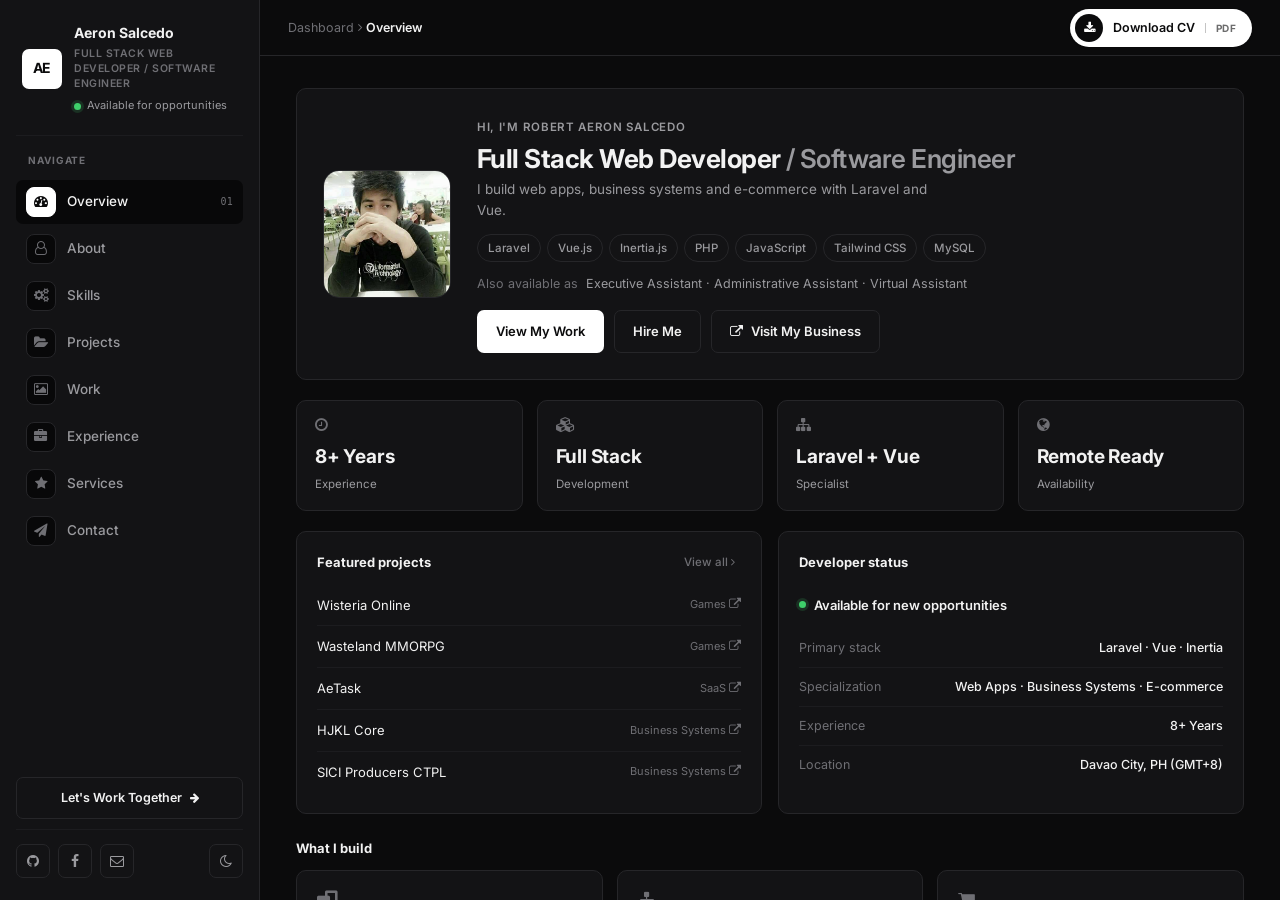
==== commit 9cc35290: "added" ====
--- a/index.html
+++ b/index.html
@@ -2,11 +2,11 @@
 <html lang="en">
     <head>
         <meta charset="utf-8" />
-        <title>Robert Aeron Salcedo — Full-Stack Web Developer</title>
+        <title>Robert Aeron Salcedo — Full Stack Web Developer / Software Engineer</title>
         <meta http-equiv="X-UA-Compatible" content="IE=edge" />
         <meta
             name="description"
-            content="Robert Aeron Salcedo — Full-Stack Web Developer specializing in Laravel and Vue.js."
+            content="Robert Aeron Salcedo — Full Stack Web Developer / Software Engineer specializing in Laravel and Vue.js. Also available as an Executive, Administrative and Virtual Assistant."
         />
         <meta name="keywords" content="full stack developer, laravel, vuejs, portfolio, davao city, philippines" />
         <meta name="developer" content="Robert Aeron Salcedo" />
@@ -43,7 +43,7 @@
                     <div class="brand-mark">AE</div>
                     <div class="brand-info">
                         <div class="brand-name">Aeron Salcedo</div>
-                        <div class="brand-role">Full Stack Developer</div>
+                        <div class="brand-role">Full Stack Web Developer / Software Engineer</div>
                         <div class="brand-status"><span class="status-dot"></span> Available for opportunities</div>
                     </div>
                 </div>
@@ -118,9 +118,10 @@
                         <span class="breadcrumb" id="breadcrumb">Dashboard <i class="fa fa-angle-right" aria-hidden="true"></i> <strong>Overview</strong></span>
                     </div>
                     <div class="topbar-right">
-                        <span class="topbar-clock" id="topbar-clock"></span>
-                        <a href="assets/cv/Aeron_Latest_Resume.pdf" class="btn btn-solid btn-sm" download>
-                            <i class="fa fa-download" aria-hidden="true"></i> Download CV
+                        <a href="assets/cv/Aeron_Latest_Resume.pdf" class="cv-btn" download>
+                            <span class="cv-btn-icon"><i class="fa fa-download" aria-hidden="true"></i></span>
+                            <span class="cv-btn-label">Download CV</span>
+                            <span class="cv-btn-meta">PDF</span>
                         </a>
                     </div>
                 </header>
@@ -133,8 +134,10 @@
                             <div class="hero-photo"><img src="assets/images/my_image.jpg" alt="Robert Aeron Salcedo" /></div>
                             <div>
                                 <span class="hero-eyebrow">Hi, I'm Robert Aeron Salcedo</span>
-                                <h1>Full Stack Web Developer</h1>
-                                <p class="hero-role">I build modern web applications, business systems, e-commerce experiences, and digital products using Laravel, Vue, and modern web technologies.</p>
+                                <h1>Full Stack Web Developer <span class="hero-title-alt">/ Software Engineer</span></h1>
+                                <p class="hero-role">I build web apps, business systems and e-commerce with Laravel and Vue.</p>
+                                <div class="tag-row hero-skills" id="hero-skills"></div>
+                                <p class="hero-also"><span>Also available as</span> Executive Assistant · Administrative Assistant · Virtual Assistant</p>
                                 <div class="hero-actions">
                                     <button type="button" class="btn btn-solid" data-goto="projects">View My Work</button>
                                     <button type="button" class="btn btn-ghost" data-goto="contact">Hire Me</button>
@@ -177,10 +180,11 @@
                                 <div class="info-row"><span class="info-label">Primary stack</span><span class="info-value">Laravel · Vue · Inertia</span></div>
                                 <div class="info-row"><span class="info-label">Specialization</span><span class="info-value">Web Apps · Business Systems · E-commerce</span></div>
                                 <div class="info-row"><span class="info-label">Experience</span><span class="info-value">8+ Years</span></div>
-                            </div>
-                        </div>
-
-                        <div class="panel-title" style="margin-top:16px;">What I build</div>
+                                <div class="info-row"><span class="info-label">Location</span><span class="info-value">Davao City, PH (GMT+8)</span></div>
+                            </div>
+                        </div>
+
+                        <div class="panel-title panel-title--section">What I build</div>
                         <div class="services-grid" id="what-i-build-mount"></div>
                     </section>
 
@@ -188,35 +192,31 @@
                     <section class="view" data-view="about">
                         <div class="view-head">
                             <span class="view-kicker">Profile</span>
-                            <h2 class="view-title">Background &amp; specialization</h2>
-                            <p class="view-lede">Who I am, what I focus on, and how I like to work.</p>
+                            <h2 class="view-title">About me</h2>
+                            <p class="view-lede">Who I am and how I work.</p>
                         </div>
 
                         <div class="about-grid">
                             <div class="card about-bio">
-                                <p>I'm a web developer based in Davao City, Philippines, focused on building full-stack applications end to end — from database and API design to the interfaces people actually use.</p>
-                                <p>Most of my work is built on Laravel and Vue.js, spanning client projects, government systems, e-commerce and internal tools, plus a handful of personal products I maintain in production.</p>
-                                <p>I specialize in multi-tenant architectures, payment gateway integrations, and turning ambiguous requirements into systems that hold up under real usage.</p>
-                            </div>
-
-                            <div class="about-side">
-                                <div class="card">
-                                    <div class="panel-title">Snapshot</div>
-                                    <div class="info-row"><span class="info-label">Location</span><span class="info-value">Davao City, PH</span></div>
-                                    <div class="info-row"><span class="info-label">Experience</span><span class="info-value">8+ years</span></div>
-                                    <div class="info-row"><span class="info-label">Projects delivered</span><span class="info-value">20+</span></div>
-                                    <div class="info-row"><span class="info-label">Companies &amp; clients</span><span class="info-value">10+</span></div>
-                                    <div class="info-row"><span class="info-label">Work preference</span><span class="info-value">Remote / Full-time / Contract</span></div>
-                                </div>
-                                <div class="card">
-                                    <div class="panel-title">Core strengths</div>
-                                    <ul class="strength-list">
-                                        <li>Full-stack ownership — DB to UI</li>
-                                        <li>Multi-tenancy &amp; RBAC architecture</li>
-                                        <li>Payment gateway integration (PayMongo, Cashier)</li>
-                                        <li>AI-assisted development workflows</li>
-                                    </ul>
-                                </div>
+                                <p>Full stack web developer and software engineer in Davao City, Philippines. I build applications end to end, from database and API design to the interface.</p>
+                                <p>Most of my work is Laravel and Vue: client projects, government systems, online stores and internal tools, plus products I run in production.</p>
+                                <p>I also work as an Executive Assistant, Administrative Assistant and Virtual Assistant, supporting executives and teams with scheduling, communication and day-to-day operations.</p>
+                                <div class="panel-title panel-title--sub">Core strengths</div>
+                                <ul class="strength-list">
+                                    <li>Full-stack ownership, database to UI</li>
+                                    <li>Multi-tenancy and RBAC architecture</li>
+                                    <li>Payment integrations (PayMongo, Cashier)</li>
+                                    <li>AI-assisted development workflows</li>
+                                </ul>
+                            </div>
+
+                            <div class="card">
+                                <div class="panel-title">Snapshot</div>
+                                <div class="info-row"><span class="info-label">Location</span><span class="info-value">Davao City, PH</span></div>
+                                <div class="info-row"><span class="info-label">Experience</span><span class="info-value">8+ years</span></div>
+                                <div class="info-row"><span class="info-label">Projects delivered</span><span class="info-value">20+</span></div>
+                                <div class="info-row"><span class="info-label">Clients &amp; companies</span><span class="info-value">10+</span></div>
+                                <div class="info-row"><span class="info-label">Work mode</span><span class="info-value">Remote · Full-time · Contract</span></div>
                             </div>
                         </div>
                     </section>
@@ -225,25 +225,25 @@
                     <section class="view" data-view="skills">
                         <div class="view-head">
                             <span class="view-kicker">Stack</span>
-                            <h2 class="view-title">Technical skills</h2>
-                            <p class="view-lede">Technologies I use to design, build and ship full-stack applications.</p>
+                            <h2 class="view-title">Skills</h2>
+                            <p class="view-lede">My core stack first, then everything else I've worked with.</p>
                         </div>
 
                         <div class="core-stack-block">
                             <div class="core-stack-label">Core stack</div>
-                            <div class="core-stack-row" id="core-stack-mount"></div>
-                        </div>
-
-                        <div class="panel-title" style="margin-top:20px;">Also experienced with</div>
-                        <div class="skills-grid" id="skills-mount"></div>
+                            <div class="core-stack-grid" id="core-stack-mount"></div>
+                        </div>
+
+                        <div class="core-stack-label core-stack-label--section">Also experienced with</div>
+                        <div class="accordion" id="skills-mount"></div>
                     </section>
 
                     <!-- ================= PROJECTS ================= -->
                     <section class="view" data-view="projects">
                         <div class="view-head">
                             <span class="view-kicker">Portfolio</span>
-                            <h2 class="view-title">Project explorer</h2>
-                            <p class="view-lede">Live products, client builds and systems I've shipped. Click a card for details.</p>
+                            <h2 class="view-title">Projects</h2>
+                            <p class="view-lede">Live products and client builds. Select one for details.</p>
                         </div>
                         <div class="filter-row" id="project-filters"></div>
                         <div class="project-grid" id="project-grid"></div>
@@ -254,32 +254,36 @@
                         <div class="view-head">
                             <span class="view-kicker">Selected Work</span>
                             <h2 class="view-title">Project screens</h2>
-                            <p class="view-lede">A closer look at interfaces I've designed and built across client and personal projects.</p>
-                        </div>
-                        <div class="gallery-list" id="portfolio-galleries"></div>
+                            <p class="view-lede">Interfaces from client and personal projects.</p>
+                        </div>
+                        <div class="filter-row" id="work-chips"></div>
+                        <div class="work-list" id="work-list"></div>
                     </section>
 
                     <!-- ================= EXPERIENCE ================= -->
                     <section class="view" data-view="experience">
                         <div class="view-head">
                             <span class="view-kicker">Background</span>
-                            <h2 class="view-title">Education &amp; work history</h2>
-                            <p class="view-lede">Where I studied and the teams I've built software with since 2019. Click a role to expand.</p>
-                        </div>
+                            <h2 class="view-title">Experience</h2>
+                            <p class="view-lede">Roles since 2019. Select one to expand.</p>
+                        </div>
+
+                        <div class="exp-section-label">Work</div>
+                        <div class="timeline" id="experience-mount"></div>
+
+                        <div class="exp-section-label">Administrative support</div>
+                        <div class="timeline" id="support-mount"></div>
 
                         <div class="exp-section-label">Education</div>
                         <div class="edu-grid" id="education-mount"></div>
-
-                        <div class="exp-section-label">Work experience</div>
-                        <div class="timeline" id="experience-mount"></div>
                     </section>
 
                     <!-- ================= SERVICES ================= -->
                     <section class="view" data-view="services">
                         <div class="view-head">
                             <span class="view-kicker">Offering</span>
-                            <h2 class="view-title">What I can provide</h2>
-                            <p class="view-lede">Ways I can help, whether you're hiring or scoping a project.</p>
+                            <h2 class="view-title">Services</h2>
+                            <p class="view-lede">What I can build for you.</p>
                         </div>
                         <div class="services-grid" id="services-mount"></div>
                     </section>
@@ -289,12 +293,12 @@
                         <div class="view-head">
                             <span class="view-kicker">Reach out</span>
                             <h2 class="view-title">Have a project in mind?</h2>
-                            <p class="view-lede">Let's build something useful, scalable, and well-designed.</p>
+                            <p class="view-lede">Let's build something useful and well-designed.</p>
                         </div>
 
                         <div class="card contact-cta-panel">
-                            <div class="status-available"><span class="status-dot"></span> Available for remote opportunities</div>
-                            <div class="hero-actions" style="margin-top:14px;">
+                            <div class="status-available"><span class="status-dot"></span> Available for remote work</div>
+                            <div class="hero-actions">
                                 <a href="mailto:robertaeronsalcedo@gmail.com" class="btn btn-solid"><i class="fa fa-envelope-o" aria-hidden="true"></i> Email Me</a>
                                 <button type="button" class="btn btn-ghost" id="scroll-to-form"><i class="fa fa-arrow-right" aria-hidden="true"></i> Let's Work Together</button>
                             </div>
@@ -313,10 +317,6 @@
                                 <div class="contact-info-row">
                                     <i class="fa fa-map-marker" aria-hidden="true"></i>
                                     <div><div class="ci-label">Location</div><span class="ci-value">Davao City, Philippines</span></div>
-                                </div>
-                                <div class="contact-info-row">
-                                    <i class="fa fa-check-circle" aria-hidden="true"></i>
-                                    <div><div class="ci-label">Availability</div><span class="ci-value">Open to remote opportunities</span></div>
                                 </div>
                                 <div class="contact-info-row">
                                     <i class="fa fa-share-alt" aria-hidden="true"></i>
@@ -331,7 +331,7 @@
                             </div>
 
                             <form class="card contact-form" id="contact-form">
-                                <div class="panel-title">Start a conversation</div>
+                                <div class="panel-title">Send a message</div>
                                 <div class="form-row">
                                     <label for="cf-name">Name</label>
                                     <input id="cf-name" name="name" type="text" required placeholder="Your name" />
@@ -342,9 +342,9 @@
                                 </div>
                                 <div class="form-row">
                                     <label for="cf-message">Message</label>
-                                    <textarea id="cf-message" name="message" rows="4" required placeholder="Tell me about your project..."></textarea>
-                                </div>
-                                <button type="submit" class="btn btn-solid btn-block"><i class="fa fa-paper-plane" aria-hidden="true"></i> Start a conversation</button>
+                                    <textarea id="cf-message" name="message" rows="4" required placeholder="Tell me about your project"></textarea>
+                                </div>
+                                <button type="submit" class="btn btn-solid btn-block"><i class="fa fa-paper-plane" aria-hidden="true"></i> Send message</button>
                             </form>
                         </div>
                     </section>
--- a/assets/css/dashboard.css
+++ b/assets/css/dashboard.css
@@ -176,7 +176,7 @@
   letter-spacing: 0.05em;
   color: var(--text-faint);
   margin-top: 3px;
-  white-space: nowrap;
+  line-height: 1.4;
 }
 .brand-status {
   display: flex;
@@ -354,7 +354,39 @@
 .breadcrumb strong { color: var(--text); font-weight: 600; }
 
 .topbar-right { display: flex; align-items: center; gap: 10px; }
-.topbar-clock { font-size: 12px; color: var(--text-faint); white-space: nowrap; }
+/* Download CV: a quiet pill with an inverted icon chip; the arrow nudges down on hover */
+.cv-btn {
+  display: inline-flex;
+  align-items: center;
+  gap: 10px;
+  padding: 5px 15px 5px 5px;
+  border-radius: 999px;
+  background: var(--accent);
+  color: var(--accent-contrast);
+  font-size: 12.5px;
+  font-weight: 600;
+  letter-spacing: -0.005em;
+  box-shadow: 0 1px 2px rgba(0, 0, 0, 0.25);
+  transition: transform 0.18s ease, box-shadow 0.18s ease, opacity 0.18s ease;
+}
+.cv-btn:hover { transform: translateY(-1px); box-shadow: 0 6px 16px rgba(0, 0, 0, 0.28); }
+.cv-btn:active { transform: translateY(0) scale(0.98); box-shadow: 0 1px 2px rgba(0, 0, 0, 0.25); }
+.cv-btn-icon {
+  width: 28px;
+  height: 28px;
+  flex-shrink: 0;
+  display: flex;
+  align-items: center;
+  justify-content: center;
+  border-radius: 50%;
+  background: var(--accent-contrast);
+  color: var(--accent);
+  font-size: 12px;
+}
+.cv-btn-icon i { transition: transform 0.18s ease; }
+.cv-btn:hover .cv-btn-icon i { transform: translateY(2px); }
+.cv-btn-meta { position: relative; padding-left: 11px; font-size: 10px; font-weight: 700; letter-spacing: 0.08em; opacity: 0.6; }
+.cv-btn-meta::before { content: ''; position: absolute; left: 0; top: 3px; bottom: 3px; width: 1px; background: currentColor; opacity: 0.4; }
 
 .content {
   flex: 1;
@@ -392,9 +424,9 @@
 }
 
 .hero-photo {
-  width: 84px;
-  height: 84px;
-  border-radius: var(--radius);
+  width: 128px;
+  height: 128px;
+  border-radius: 16px;
   overflow: hidden;
   border: 1px solid var(--border);
   flex-shrink: 0;
@@ -412,7 +444,11 @@
   letter-spacing: 0.06em;
 }
 .hero-panel h1 { font-size: 26px; margin: 6px 0 4px; }
-.hero-role { font-size: 13.5px; color: var(--text-muted); max-width: 480px; margin-bottom: 16px; }
+.hero-role { font-size: 13.5px; color: var(--text-muted); max-width: 480px; margin-bottom: 12px; }
+.hero-skills { margin-bottom: 12px; }
+.hero-title-alt { color: var(--text-muted); font-weight: 600; }
+.hero-also { font-size: 12.5px; color: var(--text-muted); margin-bottom: 16px; }
+.hero-also span { color: var(--text-faint); margin-right: 4px; }
 .hero-actions { display: flex; flex-wrap: wrap; gap: 10px; }
 
 .stat-grid {
@@ -430,7 +466,7 @@
 
 .overview-grid {
   display: grid;
-  grid-template-columns: 1.3fr 1fr;
+  grid-template-columns: 1fr 1fr;
   gap: 16px;
 }
 
@@ -442,6 +478,8 @@
   align-items: center;
   justify-content: space-between;
 }
+.panel-title--section { margin: 24px 0 12px; }
+.panel-title--sub { margin: 20px 0 10px; }
 .panel-title .link-more { font-size: 11.5px; font-weight: 500; color: var(--text-faint); }
 .panel-title .link-more:hover { color: var(--text); }
 
@@ -474,27 +512,66 @@
 
 .core-stack-block { margin-bottom: 4px; }
 .core-stack-label { font-size: 11px; font-weight: 700; text-transform: uppercase; letter-spacing: 0.06em; color: var(--text-faint); margin-bottom: 10px; }
-.core-stack-row { display: flex; flex-wrap: wrap; gap: 8px; }
-.core-tag {
+.core-stack-label--section { margin-top: 26px; }
+.core-stack-grid { display: flex; flex-direction: column; gap: 10px; }
+.core-primary { display: grid; grid-template-columns: repeat(2, 1fr); gap: 10px; }
+.core-rest { display: grid; grid-template-columns: repeat(5, 1fr); gap: 10px; }
+.core-tile {
+  display: flex;
+  align-items: center;
+  gap: 12px;
+  padding: 14px 16px;
+  background: var(--bg-elevated);
+  border: 1px solid var(--border);
+  border-radius: var(--radius);
+  transition: border-color 0.15s ease, transform 0.15s ease;
+}
+.core-tile:hover { border-color: var(--text-faint); transform: translateY(-1px); }
+.core-tile-icon {
+  width: 30px;
+  height: 30px;
+  flex-shrink: 0;
+  display: flex;
+  align-items: center;
+  justify-content: center;
+  border-radius: 8px;
+  background: var(--bg-sunken);
+  border: 1px solid var(--border);
+  color: var(--text-muted);
   font-size: 13px;
-  font-weight: 600;
-  color: var(--accent-contrast);
+}
+.core-tile-text { min-width: 0; }
+.core-tile-name { font-size: 13.5px; font-weight: 600; }
+.core-tile-role { font-size: 11.5px; color: var(--text-faint); margin-top: 1px; }
+.core-tile--primary { padding: 18px 20px; gap: 14px; border-color: var(--text-faint); }
+.core-tile--primary .core-tile-icon {
+  width: 44px;
+  height: 44px;
+  border-radius: 10px;
   background: var(--accent);
   border-color: var(--accent);
-  padding: 8px 16px;
+  color: var(--accent-contrast);
+  font-size: 18px;
+}
+.core-tile--primary .core-tile-name { font-size: 17px; letter-spacing: -0.01em; }
+.core-tile--primary .core-tile-role { font-size: 12px; color: var(--text-muted); margin-top: 2px; }
+@media (max-width: 1080px) {
+  .core-rest { grid-template-columns: repeat(3, 1fr); }
+}
+@media (max-width: 640px) {
+  .core-primary { grid-template-columns: 1fr; }
+  .core-rest { grid-template-columns: repeat(2, 1fr); }
+  .core-rest .core-tile:last-child:nth-child(odd) { grid-column: 1 / -1; }
 }
 
 /* ---------- About ---------- */
 .about-grid {
   display: grid;
-  grid-template-columns: 1.4fr 1fr;
+  grid-template-columns: 1fr 1fr;
   gap: 16px;
-  align-items: start;
 }
 .about-bio p { font-size: 13.5px; color: var(--text-muted); margin-bottom: 12px; }
-.about-bio p:last-child { margin-bottom: 0; }
-
-.about-side { display: flex; flex-direction: column; gap: 12px; }
+
 .info-row { display: flex; align-items: flex-start; justify-content: space-between; gap: 12px; padding: 9px 0; border-bottom: 1px solid var(--border-soft); font-size: 12.5px; }
 .info-row:last-child { border-bottom: 0; }
 .info-row .info-label { color: var(--text-faint); }
@@ -504,30 +581,40 @@
 .strength-list li { font-size: 12.5px; color: var(--text-muted); padding-left: 14px; position: relative; }
 .strength-list li::before { content: ''; position: absolute; left: 0; top: 7px; width: 5px; height: 5px; border-radius: 50%; background: var(--text-faint); }
 
-/* ---------- Skills ---------- */
-.skills-grid { display: grid; grid-template-columns: repeat(2, 1fr); gap: 14px; align-items: stretch; }
-.skill-card { display: flex; flex-direction: column; }
-.skill-card-head { display: flex; align-items: center; gap: 10px; margin-bottom: 14px; }
-.skill-card-head i { font-size: 16px; color: var(--text-faint); }
-.skill-card-head h3 { font-size: 14px; }
-.skill-tags-wrap { max-height: 64px; overflow: hidden; transition: max-height 0.25s ease; }
-.skill-card.is-open .skill-tags-wrap { max-height: 640px; }
-.skill-toggle {
-  display: flex;
-  align-items: center;
-  gap: 6px;
-  margin-top: 12px;
-  padding-top: 12px;
-  border-top: 1px solid var(--border-soft);
-  font-size: 11.5px;
-  font-weight: 600;
+/* ---------- Skills accordion ---------- */
+.accordion { display: flex; flex-direction: column; gap: 8px; }
+.acc-item {
+  background: var(--bg-elevated);
+  border: 1px solid var(--border);
+  border-radius: var(--radius);
+  transition: border-color 0.15s ease;
+}
+.acc-item:hover, .acc-item.is-open { border-color: var(--text-faint); }
+.acc-head { display: flex; align-items: center; gap: 12px; width: 100%; padding: 12px 16px; text-align: left; }
+.acc-icon {
+  width: 30px;
+  height: 30px;
+  flex-shrink: 0;
+  display: flex;
+  align-items: center;
+  justify-content: center;
+  border-radius: 8px;
+  background: var(--bg-sunken);
+  border: 1px solid var(--border);
   color: var(--text-faint);
-  align-self: flex-start;
-}
-.skill-toggle:hover { color: var(--text); }
-.skill-toggle i { font-size: 10px; transition: transform 0.2s ease; }
-.skill-card.is-open .skill-toggle i { transform: rotate(180deg); }
-.skill-toggle.is-inactive { visibility: hidden; pointer-events: none; }
+  font-size: 13px;
+  transition: background-color 0.15s ease, border-color 0.15s ease, color 0.15s ease;
+}
+.acc-item.is-open .acc-icon { background: var(--accent); border-color: var(--accent); color: var(--accent-contrast); }
+.acc-title { flex: 1; font-size: 14px; font-weight: 600; }
+.acc-count { font-family: ui-monospace, SFMono-Regular, Menlo, Consolas, monospace; font-size: 11px; color: var(--text-faint); }
+.acc-chevron { font-size: 11px; color: var(--text-faint); transition: transform 0.2s ease; }
+.acc-item.is-open .acc-chevron { transform: rotate(180deg); }
+.acc-body { display: grid; grid-template-rows: 0fr; transition: grid-template-rows 0.25s ease; }
+.acc-item.is-open .acc-body { grid-template-rows: 1fr; }
+.acc-body-inner { overflow: hidden; min-height: 0; visibility: hidden; transition: visibility 0s 0.25s; }
+.acc-item.is-open .acc-body-inner { visibility: visible; transition-delay: 0s; }
+.acc-body-inner .tag-row { padding: 2px 16px 16px 58px; }
 
 /* ---------- Services ---------- */
 .services-grid { display: grid; grid-template-columns: repeat(3, 1fr); gap: 14px; }
@@ -559,17 +646,105 @@
 .project-card p.project-desc { font-size: 12.5px; color: var(--text-muted); margin-bottom: 14px; flex: 1; }
 .project-empty { grid-column: 1 / -1; text-align: center; padding: 40px 0; color: var(--text-faint); font-size: 13px; }
 
-/* ---------- Selected work / screenshot galleries ---------- */
-.gallery-list { display: flex; flex-direction: column; gap: 14px; }
-.gallery-card-head { display: flex; align-items: flex-start; justify-content: space-between; gap: 16px; margin-bottom: 6px; }
-.gallery-card-head h3 { font-size: 14.5px; margin-bottom: 3px; }
-.gallery-card-head p { font-size: 12px; color: var(--text-muted); }
-.gallery-card-desc { font-size: 12.5px; color: var(--text-muted); margin-bottom: 14px; }
-.gallery-thumbs { display: grid; grid-template-columns: repeat(4, 1fr); gap: 8px; }
-.gallery-thumbs button { position: relative; aspect-ratio: 4 / 3; border-radius: 6px; overflow: hidden; border: 1px solid var(--border); }
-.gallery-thumbs img { width: 100%; height: 100%; object-fit: cover; transition: transform 0.3s ease; }
-.gallery-thumbs button:hover img { transform: scale(1.06); }
-.gallery-thumbs .thumb-more { display: flex; align-items: center; justify-content: center; background: var(--bg-sunken); color: var(--text-muted); font-size: 12.5px; font-weight: 600; }
+/* ---------- Work showcase (slider per project) ---------- */
+.work-list { display: flex; flex-direction: column; gap: 16px; margin-top: 4px; }
+.work-card {
+  display: flex;
+  flex-direction: column;
+  gap: 18px;
+  padding: 16px;
+  scroll-margin-top: 8px;
+}
+.work-slider { min-width: 0; outline: none; }
+.work-stage {
+  position: relative;
+  aspect-ratio: 2 / 1;
+  background: var(--bg-sunken);
+  border: 1px solid var(--border);
+  border-radius: var(--radius-sm);
+  overflow: hidden;
+  touch-action: pan-y;
+}
+.work-slider:focus-visible .work-stage { outline: 2px solid var(--text); outline-offset: 2px; }
+.work-img { width: 100%; height: 100%; object-fit: contain; cursor: zoom-in; transition: opacity 0.2s ease; }
+.work-img.is-loading { opacity: 0.2; }
+.work-nav, .work-expand {
+  position: absolute;
+  width: 34px;
+  height: 34px;
+  border-radius: 50%;
+  background: rgba(0, 0, 0, 0.6);
+  border: 1px solid rgba(255, 255, 255, 0.25);
+  color: #fff;
+  display: flex;
+  align-items: center;
+  justify-content: center;
+  font-size: 13px;
+  transition: opacity 0.15s ease, background-color 0.15s ease;
+}
+.work-nav:hover, .work-expand:hover { background: rgba(0, 0, 0, 0.85); }
+.work-nav { top: 50%; transform: translateY(-50%); opacity: 0; }
+.work-prev { left: 10px; }
+.work-next { right: 10px; }
+.work-expand { top: 10px; right: 10px; opacity: 0; }
+.work-stage:hover .work-nav, .work-stage:hover .work-expand,
+.work-slider:focus-within .work-nav, .work-slider:focus-within .work-expand { opacity: 1; }
+@media (hover: none) { .work-nav, .work-expand { opacity: 1; } }
+.work-counter {
+  position: absolute;
+  left: 10px;
+  bottom: 10px;
+  padding: 2px 9px;
+  border-radius: 999px;
+  background: rgba(0, 0, 0, 0.6);
+  color: #fff;
+  font-size: 11px;
+  font-weight: 600;
+  font-variant-numeric: tabular-nums;
+}
+.work-progress { display: flex; gap: 4px; margin-top: 10px; }
+.work-seg { flex: 1; height: 14px; position: relative; min-width: 0; }
+.work-seg::before {
+  content: '';
+  position: absolute;
+  left: 0;
+  right: 0;
+  top: 5px;
+  height: 4px;
+  border-radius: 2px;
+  background: var(--border);
+  transition: background-color 0.15s ease;
+}
+.work-seg:hover::before { background: var(--text-faint); }
+.work-seg.is-active::before { background: var(--accent); }
+
+.work-info { display: grid; grid-template-columns: minmax(0, 1fr) minmax(0, 1fr); gap: 8px 40px; padding: 0 4px 4px; }
+.work-info-main, .work-info-side { display: flex; flex-direction: column; min-width: 0; }
+.work-kind { font-size: 10.5px; font-weight: 700; text-transform: uppercase; letter-spacing: 0.07em; color: var(--text-faint); }
+.work-info h3 { font-size: 20px; margin-top: 6px; }
+.work-stack { font-size: 12px; color: var(--text-faint); margin-top: 4px; }
+.work-desc { font-size: 13.5px; color: var(--text-muted); margin-top: 12px; }
+.work-points { display: flex; flex-direction: column; gap: 8px; }
+.work-points li { font-size: 12.5px; color: var(--text-muted); padding-left: 14px; position: relative; }
+.work-points li::before { content: ''; position: absolute; left: 0; top: 7px; width: 5px; height: 5px; border-radius: 50%; background: var(--text-faint); }
+.work-foot {
+  display: flex;
+  align-items: center;
+  justify-content: space-between;
+  gap: 10px;
+  flex-wrap: wrap;
+  margin-top: auto;
+  padding-top: 16px;
+}
+.work-role { font-size: 11.5px; color: var(--text-faint); }
+@media (max-width: 900px) {
+  .work-info { grid-template-columns: 1fr; gap: 16px; padding: 0; }
+}
+@media (max-width: 640px) {
+  .work-stage { aspect-ratio: 16 / 10; }
+  #work-chips { flex-wrap: nowrap; overflow-x: auto; padding-bottom: 6px; }
+  #work-chips .filter-chip { flex-shrink: 0; white-space: nowrap; }
+}
 
 .lightbox { position: fixed; inset: 0; z-index: 200; background: var(--scrim); display: none; align-items: center; justify-content: center; padding: 32px; }
 .lightbox.is-open { display: flex; }
@@ -602,19 +777,23 @@
 .edu-card .period { font-size: 11.5px; color: var(--text-muted); display: block; margin-top: 2px; }
 .edu-card .detail { font-size: 12px; color: var(--text-muted); margin-top: 8px; }
 
-.timeline { display: flex; flex-direction: column; gap: 10px; }
-.timeline-card { cursor: pointer; }
+.timeline { display: flex; flex-direction: column; gap: 8px; }
+.timeline-card { cursor: pointer; padding: 14px 16px; transition: border-color 0.15s ease; }
+.timeline-card:hover, .timeline-card.is-open { border-color: var(--text-faint); }
 .timeline-card-head { display: flex; align-items: center; justify-content: space-between; gap: 12px; }
-.timeline-card-head-main h4 { font-size: 13.5px; }
-.timeline-card-head-main .org { font-size: 12px; color: var(--text-faint); display: block; margin-top: 2px; }
+.timeline-card-head-main h4 { font-size: 14px; }
+.timeline-card-head-main .org { font-size: 12px; color: var(--text-muted); display: block; margin-top: 3px; }
 .timeline-card-head-main .period { font-size: 11px; color: var(--text-muted); display: block; margin-top: 2px; }
 .timeline-toggle { font-size: 11px; color: var(--text-faint); display: flex; align-items: center; gap: 6px; flex-shrink: 0; }
+.timeline-toggle i { transition: transform 0.2s ease; }
+.timeline-card.is-open .timeline-toggle i { transform: rotate(180deg); }
 .timeline-body { max-height: 0; overflow: hidden; transition: max-height 0.25s ease, margin-top 0.25s ease; }
 .timeline-card.is-open .timeline-body { max-height: 260px; margin-top: 14px; }
 .timeline-body p { font-size: 12.5px; color: var(--text-muted); margin-bottom: 10px; }
 
 /* ---------- Contact ---------- */
 .contact-cta-panel { margin-bottom: 16px; }
+.contact-cta-panel .status-available { padding: 0 0 14px; }
 .contact-grid { display: grid; grid-template-columns: 1fr 1.1fr; gap: 16px; }
 .contact-info-list { display: flex; flex-direction: column; gap: 10px; }
 .contact-info-row { display: flex; align-items: center; gap: 14px; }
@@ -701,7 +880,6 @@
   .overview-grid, .about-grid, .contact-grid { grid-template-columns: 1fr; }
   .services-grid { grid-template-columns: repeat(2, 1fr); }
   .project-grid { grid-template-columns: repeat(2, 1fr); }
-  .skills-grid { grid-template-columns: repeat(2, 1fr); }
 }
 
 @media (max-width: 900px) {
@@ -714,8 +892,6 @@
   .sidebar-cta { font-size: 0; padding: 10px; }
   .sidebar-cta i { font-size: 12px; }
   .stat-grid { grid-template-columns: repeat(2, 1fr); }
-  .skills-grid { grid-template-columns: 1fr; }
-  .gallery-thumbs { grid-template-columns: repeat(3, 1fr); }
 }
 
 /* Mobile: drawer nav */
@@ -748,9 +924,9 @@
   .hero-panel { flex-direction: column; align-items: flex-start; padding: 20px; }
   .stat-grid { grid-template-columns: repeat(2, 1fr); }
   .services-grid, .project-grid, .edu-grid { grid-template-columns: 1fr; }
-  .topbar-clock { display: none; }
+  .cv-btn-meta { display: none; }
+  .cv-btn { padding-right: 14px; }
   .modal-gallery { grid-template-columns: repeat(2, 1fr); }
-  .gallery-thumbs { grid-template-columns: repeat(2, 1fr); }
   .lightbox { padding: 16px; }
   .lightbox-prev, .lightbox-next { width: 36px; height: 36px; }
 }
